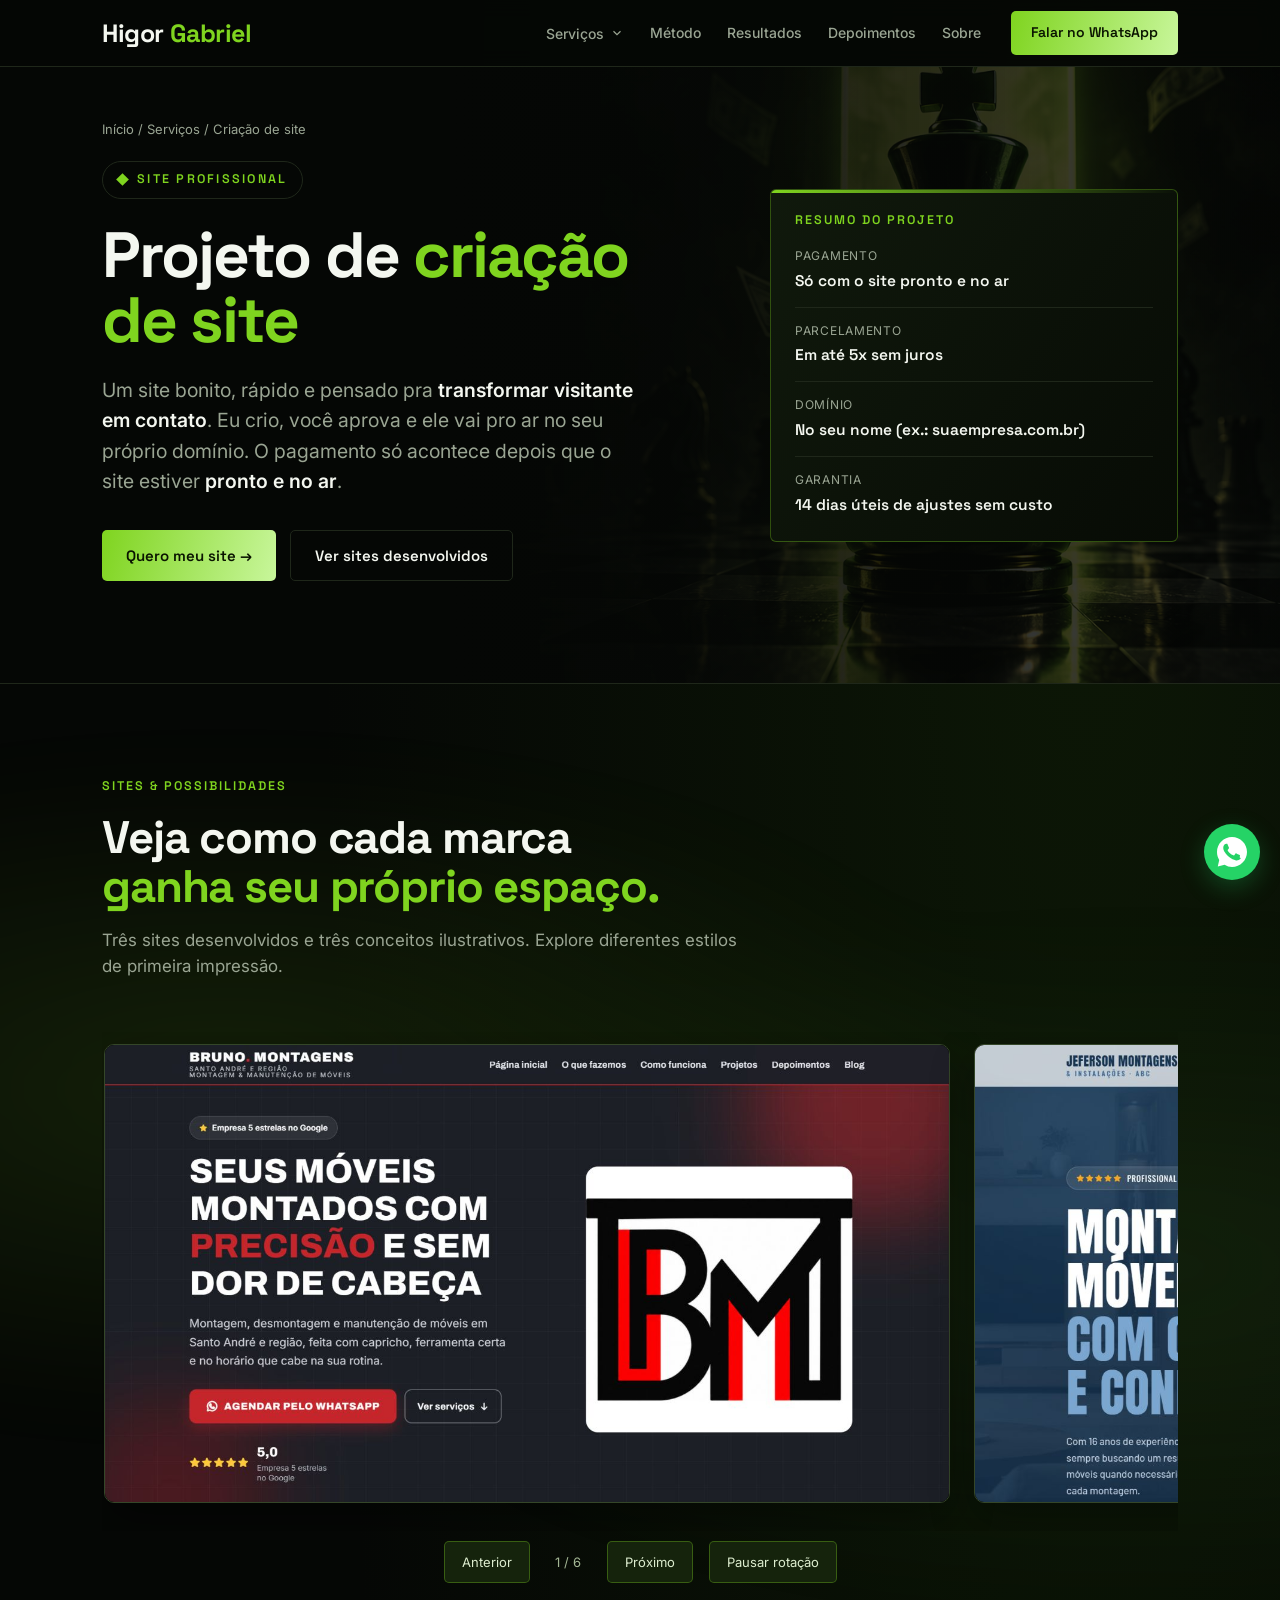
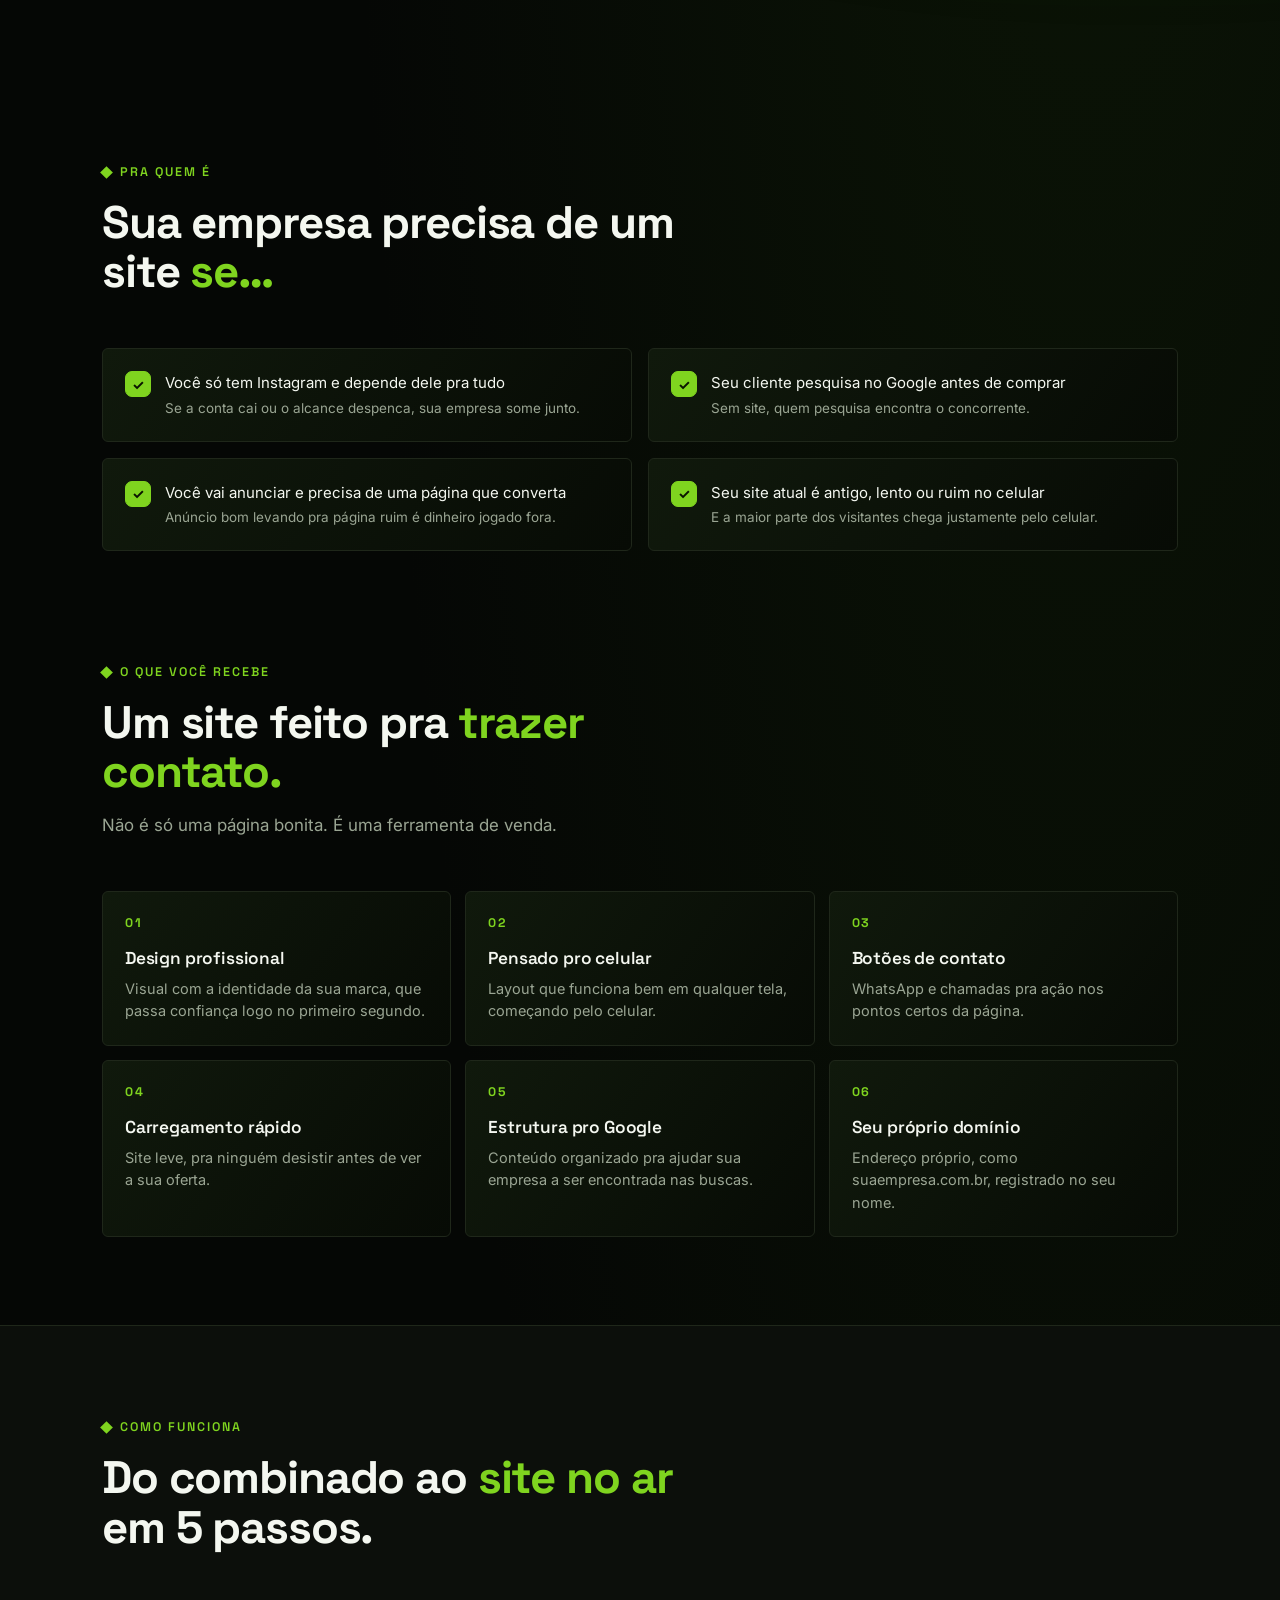
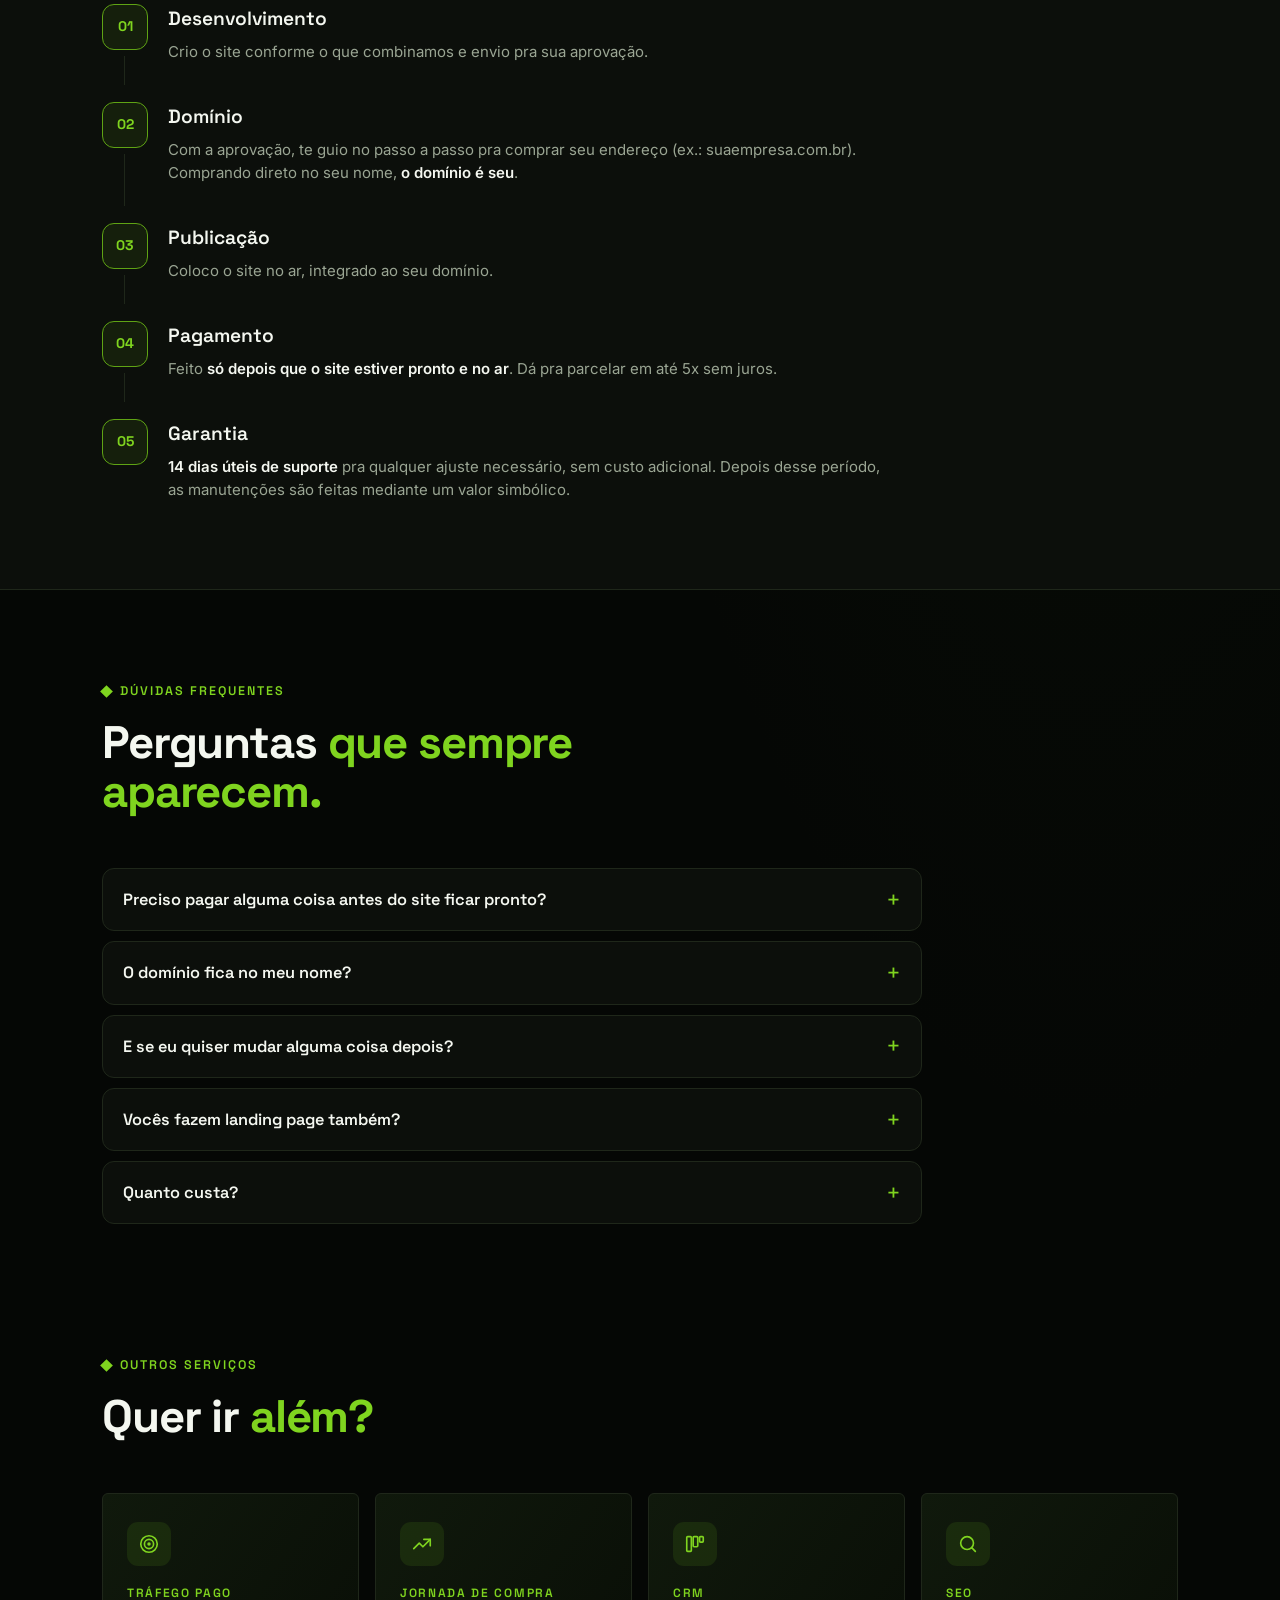
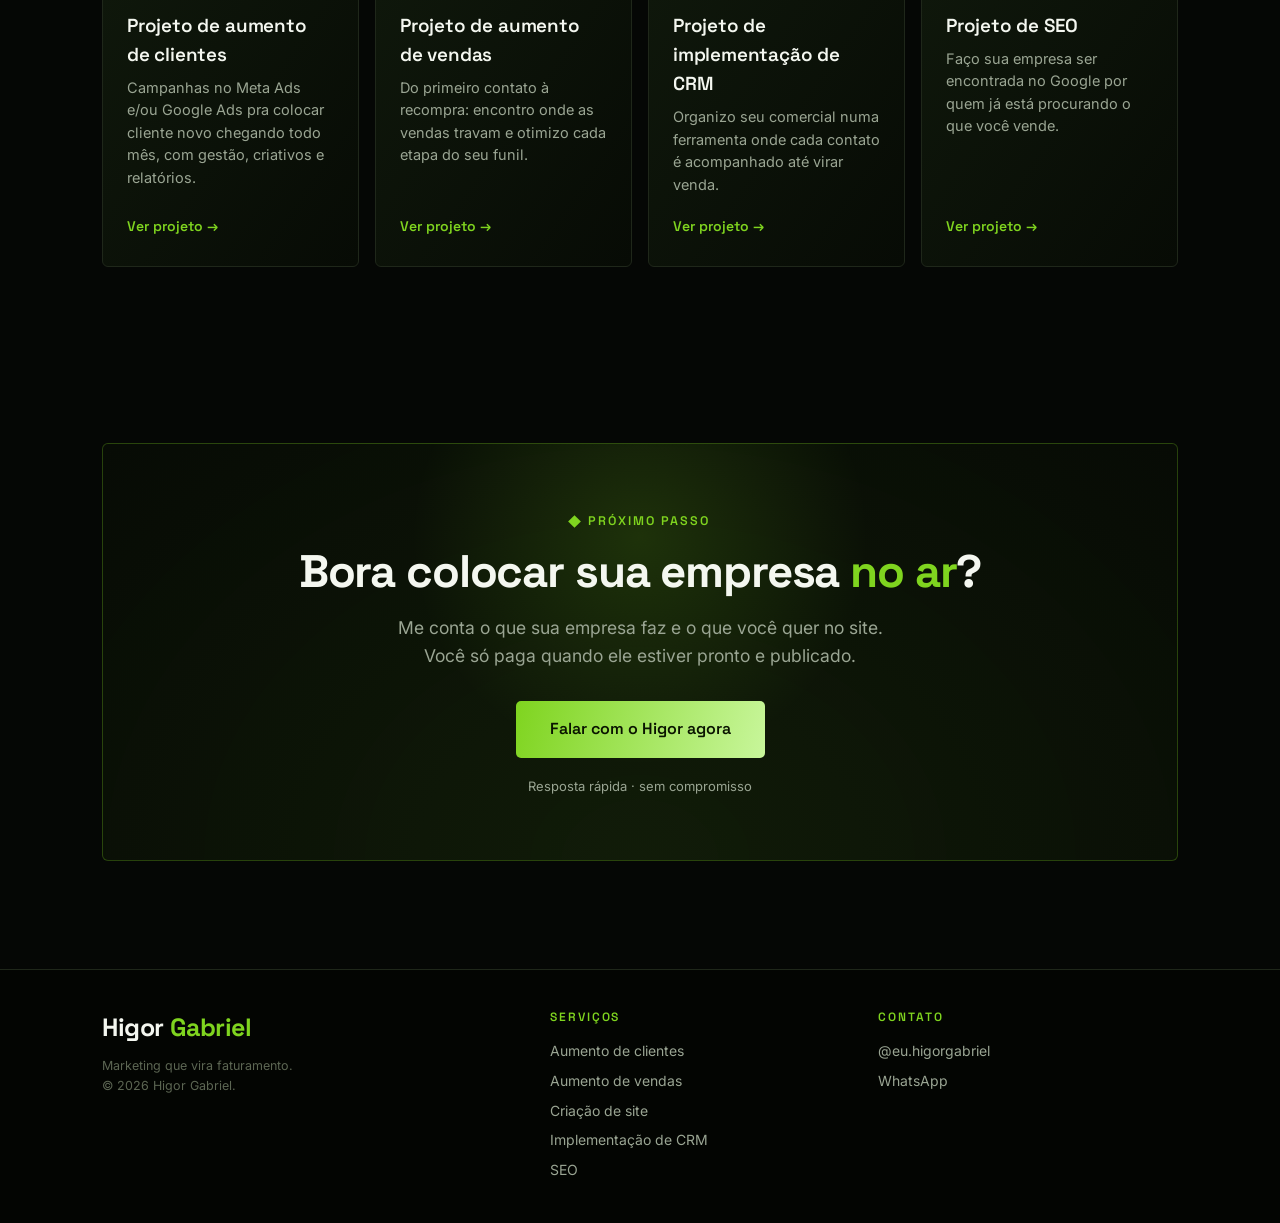
==== criacao-de-site.html @ dffbbfbb "Adiciona animações de rolagem, galeria rotativa e botões dos serviços" ====
<!DOCTYPE html>
<html lang="pt-BR">
<head>
<meta charset="UTF-8">
<meta name="viewport" content="width=device-width, initial-scale=1.0">
<title>Projeto de criação de site | Higor Gabriel</title>
<meta name="description" content="Site profissional, rápido e feito pra converter. Você aprova, ele vai pro ar no seu domínio e o pagamento só acontece com o site pronto. 14 dias úteis de garantia.">
<link rel="preconnect" href="https://fonts.googleapis.com">
<link rel="preconnect" href="https://fonts.gstatic.com" crossorigin>
<link href="https://fonts.googleapis.com/css2?family=Space+Grotesk:wght@400;500;600;700&family=Inter:wght@400;500;600;700&display=swap" rel="stylesheet">
<link rel="stylesheet" href="assets/original.css"><link rel="stylesheet" href="assets/project.css">
<script src="assets/site.js" defer></script>
</head>
<body>

<nav>
  <div class="wrap nav-in">
    <a class="logo" href="index.html">Higor <b>Gabriel</b></a>
    <button class="burger" type="button" aria-label="Abrir menu" aria-expanded="false" aria-controls="menu"><span></span><span></span><span></span></button>
    <div class="menu" id="menu">
      <div class="dd">
        <button class="dd-btn" type="button" aria-expanded="false">Serviços <svg viewBox="0 0 24 24" aria-hidden="true"><path d="M6 9l6 6 6-6"/></svg></button>
        <div class="dd-panel">
          <a href="trafego-pago.html"><span class="ic"><svg viewBox="0 0 24 24" aria-hidden="true"><circle cx="12" cy="12" r="9"/><circle cx="12" cy="12" r="5"/><circle cx="12" cy="12" r="1"/></svg></span><span><b>Aumento de clientes</b><small>Tráfego pago no Meta e Google Ads</small></span></a>
          <a href="jornada-de-compra.html"><span class="ic"><svg viewBox="0 0 24 24" aria-hidden="true"><polyline points="3 17 9 11 13 15 21 7"/><polyline points="14 7 21 7 21 14"/></svg></span><span><b>Aumento de vendas</b><small>Gestão da jornada de compra</small></span></a>
          <a href="criacao-de-site.html" aria-current="page"><span class="ic"><svg viewBox="0 0 24 24" aria-hidden="true"><rect x="3" y="4" width="18" height="12" rx="2"/><path d="M8 20h8M12 16v4"/></svg></span><span><b>Criação de site</b><small>Site profissional feito pra converter</small></span></a>
          <a href="crm.html"><span class="ic"><svg viewBox="0 0 24 24" aria-hidden="true"><rect x="3" y="4" width="5" height="16" rx="1"/><rect x="10" y="4" width="5" height="11" rx="1"/><rect x="17" y="4" width="4" height="6" rx="1"/></svg></span><span><b>Implementação de CRM</b><small>Comercial organizado, nenhum lead esquecido</small></span></a>
          <a href="seo.html"><span class="ic"><svg viewBox="0 0 24 24" aria-hidden="true"><circle cx="11" cy="11" r="7"/><path d="M20 20l-4-4"/></svg></span><span><b>SEO</b><small>Apareça no Google sem pagar por clique</small></span></a>
        </div>
      </div>
      <a href="index.html#metodo">Método</a>
      <a href="index.html#resultados">Resultados</a>
      <a href="index.html#depoimentos">Depoimentos</a>
      <a href="index.html#sobre">Sobre</a>
      <a class="btn btn-green menu-cta" href="https://wa.me/5519998311721?text=Oi%20Higor%2C%20quero%20saber%20como%20vender%20mais%20com%20marketing." target="_blank" rel="noopener">Falar no WhatsApp</a>
    </div>
  </div>
</nav>

<main>
<header class="pg-hero">
  <div class="wrap pg-hero-grid">
    <div>
      <div class="crumb"><a href="index.html">Início</a> / <a href="index.html#projetos">Serviços</a> / Criação de site</div>
      <span class="eyebrow"><span class="dmd"></span> Site profissional</span>
      <h1>Projeto de <span class="g">criação de site</span></h1>
      <p class="sub">Um site bonito, rápido e pensado pra <b>transformar visitante em contato</b>. Eu crio, você aprova e ele vai pro ar no seu próprio domínio. O pagamento só acontece depois que o site estiver <b>pronto e no ar</b>.</p>
      <div class="hero-cta">
        <a class="btn btn-green" href="https://wa.me/5519998311721?text=Oi%20Higor%2C%20quero%20criar%20um%20site%20para%20a%20minha%20empresa." target="_blank" rel="noopener">Quero meu site &rarr;</a>
        <a class="btn btn-ghost" href="#sites-criados">Ver sites desenvolvidos</a>
      </div>
    </div>
    <aside class="summary reveal">
      <h2>Resumo do projeto</h2>
      <dl>
        <div><dt>Pagamento</dt><dd>Só com o site pronto e no ar</dd></div>
        <div><dt>Parcelamento</dt><dd>Em até 5x sem juros</dd></div>
        <div><dt>Domínio</dt><dd>No seu nome (ex.: suaempresa.com.br)</dd></div>
        <div><dt>Garantia</dt><dd>14 dias úteis de ajustes sem custo</dd></div>
      </dl>
    </aside>
  </div>
</header>
<section class="blk portfolio-section" id="sites-criados"><div class="wrap"><div class="sec-head"><span class="sec-tag">Sites & possibilidades</span><h2>Veja como cada marca<br><span class="g">ganha seu próprio espaço.</span></h2><p>Três sites desenvolvidos e três conceitos ilustrativos. Explore diferentes estilos de primeira impressão.</p></div><div class="portfolio-grid"><figure class="portfolio-card"><button class="portfolio-preview" type="button" data-preview="img/portfolio-bruno.png" data-name="Prévia do site" aria-label="Ampliar prévia do site"><img src="img/portfolio-bruno.png" alt="Parte inicial do site Bruno Montagens" loading="lazy"></button></figure><figure class="portfolio-card"><button class="portfolio-preview" type="button" data-preview="img/portfolio-jeferson.png" data-name="Prévia do site" aria-label="Ampliar prévia do site"><img src="img/portfolio-jeferson.png" alt="Parte inicial do site Jeferson Montagens &amp; Instalações" loading="lazy"></button></figure><figure class="portfolio-card"><button class="portfolio-preview" type="button" data-preview="img/portfolio-mape.png" data-name="Prévia do site" aria-label="Ampliar prévia do site"><img src="img/portfolio-mape.png" alt="Parte inicial do site Mape Mix" loading="lazy"></button></figure><figure class="portfolio-card"><button class="portfolio-preview" type="button" data-preview="img/concept-aurora.svg" data-name="Conceito ilustrativo" aria-label="Ampliar conceito ilustrativo aurora"><img src="img/concept-aurora.svg" alt="Primeira seção de conceito ilustrativo aurora" loading="lazy"></button></figure><figure class="portfolio-card"><button class="portfolio-preview" type="button" data-preview="img/concept-orbit.svg" data-name="Conceito ilustrativo" aria-label="Ampliar conceito ilustrativo orbit"><img src="img/concept-orbit.svg" alt="Primeira seção de conceito ilustrativo orbit" loading="lazy"></button></figure><figure class="portfolio-card"><button class="portfolio-preview" type="button" data-preview="img/concept-essenza.svg" data-name="Conceito ilustrativo" aria-label="Ampliar conceito ilustrativo essenza"><img src="img/concept-essenza.svg" alt="Primeira seção de conceito ilustrativo essenza" loading="lazy"></button></figure></div><div class="gallery-controls"><button type="button" data-gallery="prev" aria-label="Exemplo anterior">Anterior</button><span class="gallery-position" aria-live="polite">1 / 6</span><button type="button" data-gallery="next" aria-label="Próximo exemplo">Próximo</button><button type="button" data-gallery="pause" aria-pressed="false">Pausar rotação</button></div></div></section>

<section class="blk">
  <div class="wrap">
    <div class="sec-head reveal">
      <span class="sec-tag"><span class="dmd"></span> Pra quem é</span>
      <h2>Sua empresa precisa de um site <span class="g">se…</span></h2>
    </div>
    <div class="prob-grid">
      <div class="prob reveal"><div class="x ok">&#10003;</div><p>Você só tem Instagram e depende dele pra tudo<span>Se a conta cai ou o alcance despenca, sua empresa some junto.</span></p></div>
      <div class="prob reveal"><div class="x ok">&#10003;</div><p>Seu cliente pesquisa no Google antes de comprar<span>Sem site, quem pesquisa encontra o concorrente.</span></p></div>
      <div class="prob reveal"><div class="x ok">&#10003;</div><p>Você vai anunciar e precisa de uma página que converta<span>Anúncio bom levando pra página ruim é dinheiro jogado fora.</span></p></div>
      <div class="prob reveal"><div class="x ok">&#10003;</div><p>Seu site atual é antigo, lento ou ruim no celular<span>E a maior parte dos visitantes chega justamente pelo celular.</span></p></div>
    </div>
  </div>
</section>

<section class="blk" style="padding-top:20px">
  <div class="wrap">
    <div class="sec-head reveal">
      <span class="sec-tag"><span class="dmd"></span> O que você recebe</span>
      <h2>Um site feito pra <span class="g">trazer contato.</span></h2>
      <p>Não é só uma página bonita. É uma ferramenta de venda.</p>
    </div>
    <div class="inc-grid">
      <div class="inc reveal"><div class="n">01</div><h3>Design profissional</h3><p>Visual com a identidade da sua marca, que passa confiança logo no primeiro segundo.</p></div>
      <div class="inc reveal"><div class="n">02</div><h3>Pensado pro celular</h3><p>Layout que funciona bem em qualquer tela, começando pelo celular.</p></div>
      <div class="inc reveal"><div class="n">03</div><h3>Botões de contato</h3><p>WhatsApp e chamadas pra ação nos pontos certos da página.</p></div>
      <div class="inc reveal"><div class="n">04</div><h3>Carregamento rápido</h3><p>Site leve, pra ninguém desistir antes de ver a sua oferta.</p></div>
      <div class="inc reveal"><div class="n">05</div><h3>Estrutura pro Google</h3><p>Conteúdo organizado pra ajudar sua empresa a ser encontrada nas buscas.</p></div>
      <div class="inc reveal"><div class="n">06</div><h3>Seu próprio domínio</h3><p>Endereço próprio, como suaempresa.com.br, registrado no seu nome.</p></div>
    </div>
  </div>
</section>

<section class="blk alt" id="como-funciona">
  <div class="wrap">
    <div class="sec-head reveal">
      <span class="sec-tag"><span class="dmd"></span> Como funciona</span>
      <h2>Do combinado ao <span class="g">site no ar</span> em 5 passos.</h2>
    </div>
    <ol class="flow">
      <li class="reveal"><h3>Desenvolvimento</h3><p>Crio o site conforme o que combinamos e envio pra sua aprovação.</p></li>
      <li class="reveal"><h3>Domínio</h3><p>Com a aprovação, te guio no passo a passo pra comprar seu endereço (ex.: suaempresa.com.br). Comprando direto no seu nome, <b>o domínio é seu</b>.</p></li>
      <li class="reveal"><h3>Publicação</h3><p>Coloco o site no ar, integrado ao seu domínio.</p></li>
      <li class="reveal"><h3>Pagamento</h3><p>Feito <b>só depois que o site estiver pronto e no ar</b>. Dá pra parcelar em até 5x sem juros.</p></li>
      <li class="reveal"><h3>Garantia</h3><p><b>14 dias úteis de suporte</b> pra qualquer ajuste necessário, sem custo adicional. Depois desse período, as manutenções são feitas mediante um valor simbólico.</p></li>
    </ol>
  </div>
</section>

<section class="blk">
  <div class="wrap">
    <div class="sec-head reveal">
      <span class="sec-tag"><span class="dmd"></span> Dúvidas frequentes</span>
      <h2>Perguntas <span class="g">que sempre aparecem.</span></h2>
    </div>
    <div class="faq">
      <details class="reveal"><summary>Preciso pagar alguma coisa antes do site ficar pronto?</summary><p>Pelo site, não: o pagamento só acontece depois que ele estiver pronto e no ar. O domínio e a hospedagem são contratados à parte, e eu te acompanho em cada passo.</p></details>
      <details class="reveal"><summary>O domínio fica no meu nome?</summary><p>Sim. Você compra o domínio direto no seu nome, então o endereço do site é seu.</p></details>
      <details class="reveal"><summary>E se eu quiser mudar alguma coisa depois?</summary><p>Nos 14 dias úteis de garantia, qualquer ajuste necessário é feito sem custo. Depois disso, as manutenções são feitas mediante um valor simbólico.</p></details>
      <details class="reveal"><summary>Vocês fazem landing page também?</summary><p>Sim. Se você precisa de uma página focada em uma oferta ou em uma campanha de anúncios, me conta o objetivo que eu te indico o melhor formato.</p></details>
      <details class="reveal"><summary>Quanto custa?</summary><p>Me chama no WhatsApp que eu te passo o valor e as condições de parcelamento.</p></details>
    </div>
  </div>
</section>

<section class="blk" style="padding-top:40px">
  <div class="wrap">
    <div class="sec-head reveal">
      <span class="sec-tag"><span class="dmd"></span> Outros serviços</span>
      <h2>Quer ir <span class="g">além?</span></h2>
    </div>
    <div class="svc-grid x4">
      <a class="svc svc-link reveal" href="trafego-pago.html">
        <div class="ic"><svg viewBox="0 0 24 24" aria-hidden="true"><circle cx="12" cy="12" r="9"/><circle cx="12" cy="12" r="5"/><circle cx="12" cy="12" r="1"/></svg></div>
        <span class="kicker">Tráfego pago</span>
        <h3>Projeto de aumento de clientes</h3>
        <p>Campanhas no Meta Ads e/ou Google Ads pra colocar cliente novo chegando todo mês, com gestão, criativos e relatórios.</p>
        <span class="more">Ver projeto &rarr;</span>
      </a>
      <a class="svc svc-link reveal" href="jornada-de-compra.html">
        <div class="ic"><svg viewBox="0 0 24 24" aria-hidden="true"><polyline points="3 17 9 11 13 15 21 7"/><polyline points="14 7 21 7 21 14"/></svg></div>
        <span class="kicker">Jornada de compra</span>
        <h3>Projeto de aumento de vendas</h3>
        <p>Do primeiro contato à recompra: encontro onde as vendas travam e otimizo cada etapa do seu funil.</p>
        <span class="more">Ver projeto &rarr;</span>
      </a>
      <a class="svc svc-link reveal" href="crm.html">
        <div class="ic"><svg viewBox="0 0 24 24" aria-hidden="true"><rect x="3" y="4" width="5" height="16" rx="1"/><rect x="10" y="4" width="5" height="11" rx="1"/><rect x="17" y="4" width="4" height="6" rx="1"/></svg></div>
        <span class="kicker">CRM</span>
        <h3>Projeto de implementação de CRM</h3>
        <p>Organizo seu comercial numa ferramenta onde cada contato é acompanhado até virar venda.</p>
        <span class="more">Ver projeto &rarr;</span>
      </a>
      <a class="svc svc-link reveal" href="seo.html">
        <div class="ic"><svg viewBox="0 0 24 24" aria-hidden="true"><circle cx="11" cy="11" r="7"/><path d="M20 20l-4-4"/></svg></div>
        <span class="kicker">SEO</span>
        <h3>Projeto de SEO</h3>
        <p>Faço sua empresa ser encontrada no Google por quem já está procurando o que você vende.</p>
        <span class="more">Ver projeto &rarr;</span>
      </a>
    </div>
  </div>
</section>

<section class="blk final" id="contato">
  <div class="wrap">
    <div class="final-card reveal">
      <span class="sec-tag" style="justify-content:center"><span class="dmd"></span> Próximo passo</span>
      <h2>Bora colocar sua empresa <span class="g">no ar</span>?</h2>
      <p>Me conta o que sua empresa faz e o que você quer no site. Você só paga quando ele estiver pronto e publicado.</p>
      <a class="btn btn-green" href="https://wa.me/5519998311721?text=Oi%20Higor%2C%20quero%20criar%20um%20site%20para%20a%20minha%20empresa." target="_blank" rel="noopener">Falar com o Higor agora</a>
      <small>Resposta rápida · sem compromisso</small>
    </div>
  </div>
</section>
</main>

<footer>
  <div class="wrap foot-grid">
    <div>
      <a class="logo" href="index.html">Higor <b>Gabriel</b></a>
      <div class="foot-copy">Marketing que vira faturamento.<br>© 2026 Higor Gabriel.</div>
    </div>
    <div class="foot-col">
      <h5>Serviços</h5>
      <a href="trafego-pago.html">Aumento de clientes</a>
      <a href="jornada-de-compra.html">Aumento de vendas</a>
      <a href="criacao-de-site.html">Criação de site</a>
      <a href="crm.html">Implementação de CRM</a>
      <a href="seo.html">SEO</a>
    </div>
    <div class="foot-col">
      <h5>Contato</h5>
      <a href="https://instagram.com/eu.higorgabriel" target="_blank" rel="noopener">@eu.higorgabriel</a>
      <a href="https://wa.me/5519998311721" target="_blank" rel="noopener">WhatsApp</a>
    </div>
  </div>
</footer>

<a class="wa" href="https://wa.me/5519998311721?text=Oi%20Higor%2C%20quero%20vender%20mais%20com%20marketing." target="_blank" rel="noopener" aria-label="WhatsApp">
  <svg viewBox="0 0 32 32"><path d="M16.003 0h-.006C7.164 0 0 7.164 0 16c0 3.084.87 5.97 2.383 8.43L.826 31.5l7.24-1.897A15.9 15.9 0 0 0 16.003 32C24.84 32 32 24.836 32 16S24.84 0 16.003 0zm9.36 22.593c-.388 1.095-1.927 2.003-3.155 2.269-.84.18-1.936.323-5.632-1.21-4.727-1.958-7.77-6.762-8.007-7.074-.227-.312-1.91-2.543-1.91-4.85 0-2.31 1.174-3.443 1.647-3.926.388-.397.98-.577 1.548-.577.184 0 .35.01.5.017.442.02.664.045.956.744.363.877 1.25 3.037 1.356 3.257.108.22.216.518.067.83-.14.31-.263.448-.483.7-.22.25-.43.442-.65.71-.2.234-.427.487-.173.926.254.43 1.13 1.86 2.425 3.014 1.672 1.49 3.06 1.953 3.548 2.156.363.15.79.114 1.056-.173.335-.363.744-.964 1.16-1.556.294-.42.665-.472 1.056-.323.4.14 2.522 1.19 2.955 1.406.432.216.716.32.822.5.106.18.106 1.03-.283 2.126z"/></svg>
</a>

<dialog class="portfolio-dialog" aria-labelledby="preview-title"><div class="preview-toolbar"><h2 id="preview-title">Site desenvolvido</h2><button type="button" class="preview-close" aria-label="Fechar apresentação">×</button></div><div class="preview-scroll"><img alt=""></div></dialog><script src="assets/portfolio.js" defer></script></body>
</html>
---- assets/original.css ----
:root{
  --green:#7FD41F;
  --green-dim:#5fa314;
  --black:#050705;
  --panel:#0c0f0b;
  --panel-2:#11150f;
  --line:#1f271a;
  --white:#f4f7f0;
  --muted:#9aa593;
  --radius:14px;
  --maxw:1120px;
  --disp:'Space Grotesk',system-ui,sans-serif;
  --body:'Inter',system-ui,sans-serif;
}
*{margin:0;padding:0;box-sizing:border-box}
html{scroll-behavior:smooth}
body{
  background:var(--black);
  color:var(--white);
  font-family:var(--body);
  line-height:1.55;
  overflow-x:hidden;
  -webkit-font-smoothing:antialiased;
  background-image:
    radial-gradient(900px 600px at 78% -5%, rgba(127,212,31,.14), transparent 60%),
    radial-gradient(700px 500px at -10% 40%, rgba(127,212,31,.05), transparent 55%),
    url("data:image/svg+xml,%3Csvg xmlns='http://www.w3.org/2000/svg' width='120' height='120'%3E%3Cfilter id='n'%3E%3CfeTurbulence type='fractalNoise' baseFrequency='.9' numOctaves='2'/%3E%3C/filter%3E%3Crect width='100%25' height='100%25' filter='url(%23n)' opacity='.035'/%3E%3C/svg%3E");
}
a{color:inherit;text-decoration:none}
.wrap{max-width:var(--maxw);margin:0 auto;padding:0 22px}

/* diamond motif */
.dmd{display:inline-block;width:9px;height:9px;background:var(--green);transform:rotate(45deg);vertical-align:middle}

/* ---------- NAV ---------- */
nav{position:sticky;top:0;z-index:50;backdrop-filter:blur(10px);
  background:linear-gradient(to bottom,rgba(5,7,5,.92),rgba(5,7,5,.55));border-bottom:1px solid var(--line)}
.nav-in{display:flex;align-items:center;justify-content:space-between;height:66px}
.logo{display:flex;align-items:center;gap:10px;font-family:var(--disp);font-weight:700;font-size:19px;letter-spacing:-.02em}
.logo .dmd{width:12px;height:12px}
.logo b{color:var(--green)}
.btn{display:inline-flex;align-items:center;gap:9px;font-family:var(--disp);font-weight:600;
  border-radius:999px;padding:13px 24px;font-size:15px;cursor:pointer;border:none;transition:.18s;white-space:nowrap}
.btn-green{background:var(--green);color:#0a1400;box-shadow:0 0 0 0 rgba(127,212,31,.5)}
.btn-green:hover{background:#93e82f;transform:translateY(-2px);box-shadow:0 12px 30px -8px rgba(127,212,31,.55)}
.btn-ghost{background:transparent;color:var(--white);border:1px solid var(--line)}
.btn-ghost:hover{border-color:var(--green);color:var(--green)}

/* ---------- HERO ---------- */
.hero{padding:64px 0 30px;position:relative}
.hero-grid{display:grid;grid-template-columns:1fr;gap:38px;align-items:center}
@media(min-width:900px){.hero-grid{grid-template-columns:1.05fr .95fr;gap:20px}}
.eyebrow{display:inline-flex;align-items:center;gap:10px;font-family:var(--disp);font-weight:600;
  font-size:12.5px;letter-spacing:.18em;text-transform:uppercase;color:var(--green);
  border:1px solid var(--line);border-radius:999px;padding:8px 15px;margin-bottom:24px}
h1{font-family:var(--disp);font-weight:700;font-size:clamp(2.3rem,6.2vw,4.05rem);
  line-height:1.02;letter-spacing:-.03em;margin-bottom:22px}
h1 .g{color:var(--green)}
.sub{font-size:clamp(1.02rem,2.3vw,1.22rem);color:var(--muted);max-width:540px;margin-bottom:34px}
.sub b{color:var(--white);font-weight:600}
.hero-cta{display:flex;flex-wrap:wrap;gap:14px;margin-bottom:30px}
.hero-trust{display:flex;align-items:center;gap:14px;font-size:13.5px;color:var(--muted)}
.hero-trust b{color:var(--green);font-family:var(--disp)}

.hero-media{position:relative;justify-self:center}
.hero-media img{width:100%;max-width:400px;border-radius:20px;display:block;
  border:1px solid var(--line);box-shadow:0 40px 90px -30px rgba(0,0,0,.9)}
.hero-media::before{content:"";position:absolute;inset:-1px;border-radius:22px;
  background:linear-gradient(160deg,rgba(127,212,31,.5),transparent 45%);z-index:-1;filter:blur(2px)}
.badge-float{position:absolute;left:-6px;bottom:26px;background:var(--panel);border:1px solid var(--line);
  border-left:3px solid var(--green);border-radius:12px;padding:14px 18px;box-shadow:0 20px 40px -14px rgba(0,0,0,.8)}
.badge-float .num{font-family:var(--disp);font-weight:700;font-size:1.5rem;color:var(--green);line-height:1}
.badge-float .lbl{font-size:11.5px;color:var(--muted);letter-spacing:.04em;margin-top:4px}

/* ---------- STAT BAR ---------- */
.stats{border-top:1px solid var(--line);border-bottom:1px solid var(--line);
  background:var(--panel);margin-top:26px}
.stats-in{display:grid;grid-template-columns:1fr;gap:0}
@media(min-width:760px){.stats-in{grid-template-columns:repeat(3,1fr)}}
.stat{padding:30px 22px;text-align:center;border-bottom:1px solid var(--line)}
@media(min-width:760px){.stat{border-bottom:none;border-right:1px solid var(--line)}.stat:last-child{border-right:none}}
.stat .n{font-family:var(--disp);font-weight:700;font-size:2rem;color:var(--white);letter-spacing:-.02em}
.stat .n span{color:var(--green)}
.stat .t{font-size:14px;color:var(--muted);margin-top:6px}

/* ---------- SECTION shell ---------- */
section.blk{padding:88px 0}
.sec-head{max-width:640px;margin-bottom:52px}
.sec-tag{display:inline-flex;align-items:center;gap:9px;font-family:var(--disp);font-weight:600;
  font-size:12.5px;letter-spacing:.16em;text-transform:uppercase;color:var(--green);margin-bottom:16px}
h2{font-family:var(--disp);font-weight:700;font-size:clamp(1.9rem,4.4vw,2.85rem);
  line-height:1.08;letter-spacing:-.025em}
h2 .g{color:var(--green)}
.sec-head p{color:var(--muted);font-size:1.06rem;margin-top:16px}

/* ---------- PROBLEM ---------- */
.prob-grid{display:grid;grid-template-columns:1fr;gap:16px}
@media(min-width:720px){.prob-grid{grid-template-columns:1fr 1fr}}
.prob{display:flex;gap:14px;align-items:flex-start;background:var(--panel);
  border:1px solid var(--line);border-radius:var(--radius);padding:22px 22px}
.prob .x{flex:none;width:26px;height:26px;border-radius:7px;background:rgba(127,212,31,.08);
  border:1px solid var(--line);color:var(--green);display:grid;place-items:center;font-weight:700;font-size:15px}
.prob p{font-size:15px;color:var(--white)}
.prob p span{color:var(--muted);display:block;margin-top:3px;font-size:13.5px}

/* ---------- SERVICES ---------- */
.svc-grid{display:grid;grid-template-columns:1fr;gap:16px}
@media(min-width:640px){.svc-grid{grid-template-columns:1fr 1fr}}
@media(min-width:980px){.svc-grid{grid-template-columns:repeat(3,1fr)}}
.svc{background:linear-gradient(180deg,var(--panel-2),var(--panel));border:1px solid var(--line);
  border-radius:var(--radius);padding:28px 24px;transition:.2s;position:relative;overflow:hidden}
.svc:hover{border-color:var(--green-dim);transform:translateY(-4px)}
.svc .ic{width:44px;height:44px;border-radius:11px;background:rgba(127,212,31,.1);
  display:grid;place-items:center;margin-bottom:18px}
.svc .ic svg{width:22px;height:22px;stroke:var(--green);fill:none;stroke-width:1.8}
.svc h3{font-family:var(--disp);font-weight:600;font-size:1.18rem;margin-bottom:8px;letter-spacing:-.01em}
.svc p{font-size:14.5px;color:var(--muted)}

/* ---------- METHOD ---------- */
.method{background:var(--panel);border-top:1px solid var(--line);border-bottom:1px solid var(--line)}
.steps{display:grid;grid-template-columns:1fr;gap:0;counter-reset:s}
@media(min-width:820px){.steps{grid-template-columns:repeat(4,1fr)}}
.step{padding:32px 26px;border-bottom:1px solid var(--line)}
@media(min-width:820px){.step{border-bottom:none;border-right:1px solid var(--line)}.step:last-child{border-right:none}}
.step .k{font-family:var(--disp);font-weight:700;font-size:13px;color:var(--green);letter-spacing:.1em;margin-bottom:16px}
.step h4{font-family:var(--disp);font-weight:600;font-size:1.25rem;margin-bottom:10px}
.step p{font-size:14px;color:var(--muted)}

/* ---------- ABOUT ---------- */
.about-grid{display:grid;grid-template-columns:1fr;gap:40px;align-items:center}
@media(min-width:860px){.about-grid{grid-template-columns:.85fr 1.15fr;gap:52px}}
.about-media img{width:100%;max-width:380px;border-radius:18px;border:1px solid var(--line);
  box-shadow:0 30px 70px -28px rgba(0,0,0,.85);display:block}
.about-media{justify-self:center;position:relative}
.about-media .tag{position:absolute;bottom:18px;left:18px;background:rgba(5,7,5,.85);
  backdrop-filter:blur(6px);border:1px solid var(--line);border-radius:10px;padding:9px 14px;
  font-family:var(--disp);font-weight:600;font-size:13px}
.about-media .tag b{color:var(--green)}
.about-body h2{margin-bottom:20px}
.about-body p{color:var(--muted);font-size:1.04rem;margin-bottom:16px}
.about-body p b{color:var(--white);font-weight:600}
.about-list{list-style:none;margin:24px 0 30px;display:grid;gap:12px}
.about-list li{display:flex;gap:12px;align-items:center;font-size:15px}
.about-list .dmd{flex:none}

/* ---------- FINAL CTA ---------- */
.final{text-align:center;position:relative}
.final-card{background:linear-gradient(160deg,var(--panel-2),var(--panel));
  border:1px solid var(--line);border-radius:24px;padding:64px 30px;position:relative;overflow:hidden}
.final-card::before{content:"";position:absolute;top:-40%;left:50%;transform:translateX(-50%);
  width:520px;height:520px;background:radial-gradient(circle,rgba(127,212,31,.16),transparent 62%)}
.final-card>*{position:relative}
.final h2{margin-bottom:18px}
.final p{color:var(--muted);font-size:1.1rem;max-width:520px;margin:0 auto 32px}
.final .btn{font-size:16px;padding:16px 34px}
.final small{display:block;margin-top:18px;color:var(--muted);font-size:13px}

/* ---------- FOOTER ---------- */
footer{border-top:1px solid var(--line);padding:38px 0;margin-top:20px}
.foot-in{display:flex;flex-direction:column;gap:16px;align-items:center;text-align:center}
@media(min-width:680px){.foot-in{flex-direction:row;justify-content:space-between;text-align:left}}
.foot-in .logo{font-size:17px}
.foot-links{display:flex;gap:22px;font-size:14px;color:var(--muted)}
.foot-links a:hover{color:var(--green)}
.foot-copy{font-size:12.5px;color:#5c6653;margin-top:4px}

/* ---------- RESULTS ---------- */
.proof{background:var(--panel);border:1px solid var(--line);border-radius:var(--radius);padding:14px;margin:0;display:flex;flex-direction:column;min-width:0}
.proof-img{display:grid;place-items:center;flex:1;width:100%;background:#fff;border:none;border-radius:10px;padding:14px;cursor:zoom-in;transition:.2s}
.proof-img:hover{box-shadow:0 0 0 2px var(--green)}
.proof-img img{display:block;max-width:100%;height:auto}
.proof figcaption{font-size:14px;color:var(--muted);padding:14px 6px 4px}
.proof figcaption b{color:var(--green);font-family:var(--disp);font-weight:600}
.proof-wide{margin-bottom:16px}
.proof-grid{display:grid;grid-template-columns:1fr;gap:16px}
@media(min-width:760px){.proof-grid{grid-template-columns:repeat(3,1fr)}}
.lb{position:fixed;inset:0;z-index:100;background:rgba(5,7,5,.94);display:grid;place-items:center;padding:20px;cursor:zoom-out}
.lb[hidden]{display:none}
.lb img{max-width:100%;max-height:88vh;border-radius:10px;background:#fff;padding:10px}
.lb-x{position:absolute;top:12px;right:18px;background:none;border:none;color:var(--white);font-size:38px;line-height:1;cursor:pointer}

/* ---------- TESTIMONIALS ---------- */
.dep-grid{display:grid;grid-template-columns:1fr;gap:16px}
@media(min-width:860px){.dep-grid{grid-template-columns:repeat(3,1fr)}}
.dep{background:linear-gradient(180deg,var(--panel-2),var(--panel));border:1px solid var(--line);
  border-radius:var(--radius);padding:28px 24px;margin:0;display:flex;flex-direction:column;gap:22px}
.dep blockquote{position:relative;flex:1;padding-top:30px;font-size:15.5px;line-height:1.65;color:var(--white)}
.dep blockquote::before{content:"\201C";position:absolute;top:-12px;left:-2px;font-family:var(--disp);font-size:64px;line-height:1;color:var(--green)}
.dep figcaption{display:flex;align-items:center;gap:12px;border-top:1px solid var(--line);padding-top:18px}
.dep .av{flex:none;width:42px;height:42px;border-radius:50%;background:rgba(127,212,31,.12);border:1px solid var(--green-dim);
  color:var(--green);display:grid;place-items:center;font-family:var(--disp);font-weight:700}
.dep figcaption b{display:block;font-family:var(--disp);font-weight:600;font-size:15px}
.dep figcaption div span{font-size:13px;color:var(--muted)}

/* whatsapp float */
.wa{position:fixed;right:20px;bottom:20px;z-index:60;width:56px;height:56px;border-radius:50%;
  background:var(--green);display:grid;place-items:center;box-shadow:0 14px 30px -8px rgba(127,212,31,.6);
  transition:.2s;animation:pulse 2.6s infinite}
.wa:hover{transform:scale(1.08)}
.wa svg{width:30px;height:30px;fill:#0a1400}
@keyframes pulse{0%{box-shadow:0 0 0 0 rgba(127,212,31,.45)}70%{box-shadow:0 0 0 16px rgba(127,212,31,0)}100%{box-shadow:0 0 0 0 rgba(127,212,31,0)}}

@media(prefers-reduced-motion:reduce){*{animation:none!important;transition:none!important}}
.reveal{opacity:0;transform:translateY(24px);transition:.7s cubic-bezier(.2,.7,.2,1)}
.reveal.in{opacity:1;transform:none}

/* ===== MULTI-PÁGINA ===== */
[id]{scroll-margin-top:80px}

/* ---------- MENU ---------- */
.nav-in{position:relative}
a.logo{color:inherit}
.burger{display:flex;flex-direction:column;justify-content:center;gap:5px;width:44px;height:44px;padding:0 11px;
  background:transparent;border:1px solid var(--line);border-radius:10px;cursor:pointer}
.burger span{display:block;height:2px;border-radius:2px;background:var(--white);transition:.2s}
.burger[aria-expanded="true"] span:nth-child(1){transform:translateY(7px) rotate(45deg)}
.burger[aria-expanded="true"] span:nth-child(2){opacity:0}
.burger[aria-expanded="true"] span:nth-child(3){transform:translateY(-7px) rotate(-45deg)}
.menu{display:none;position:absolute;top:66px;left:0;right:0;flex-direction:column;max-height:calc(100vh - 66px);overflow-y:auto;
  background:var(--black);border-bottom:1px solid var(--line);padding:6px 22px 24px}
.menu.open{display:flex}
.menu>a{padding:15px 0;border-bottom:1px solid var(--line);font-size:16px;font-weight:500;color:var(--white)}
.menu .menu-cta{margin-top:20px;padding:14px 24px;justify-content:center;border-bottom:none;color:#0a1400;font-weight:600}
.dd{border-bottom:1px solid var(--line);padding:16px 0 10px}
.dd-btn{display:flex;align-items:center;gap:6px;background:none;border:none;padding:0;pointer-events:none;
  font-family:var(--disp);font-weight:600;font-size:12px;letter-spacing:.16em;text-transform:uppercase;color:var(--green)}
.dd-btn svg{display:none;width:14px;height:14px;fill:none;stroke:currentColor;stroke-width:2;transition:.2s}
.dd-panel{display:grid;gap:2px;margin-top:8px}
.dd-panel a{display:flex;align-items:center;gap:12px;padding:9px 8px;margin:0 -8px;border-radius:10px;transition:.15s}
.dd-panel a:hover,.dd-panel a[aria-current="page"]{background:var(--panel-2)}
.dd-panel .ic{flex:none;width:36px;height:36px;border-radius:9px;background:rgba(127,212,31,.1);display:grid;place-items:center}
.dd-panel svg,.svc .ic svg{stroke-linecap:round;stroke-linejoin:round}
.dd-panel .ic svg{width:18px;height:18px;stroke:var(--green);fill:none;stroke-width:1.8}
.dd-panel b{display:block;font-family:var(--disp);font-weight:600;font-size:15px;color:var(--white)}
.dd-panel small{display:block;font-size:12.5px;line-height:1.35;color:var(--muted)}
body.menu-open{overflow:hidden}
@media(min-width:960px){
  .burger{display:none}
  .menu{display:flex;position:static;flex-direction:row;align-items:center;gap:26px;max-height:none;overflow:visible;
    background:none;border:none;padding:0}
  .menu>a{padding:0;border:none;font-size:14px;color:var(--muted)}
  .menu>a:hover{color:var(--white)}
  .menu .menu-cta{margin:0 0 0 4px;padding:11px 20px;font-size:14px;color:#0a1400}
  .dd{position:relative;border:none;padding:0}
  .dd-btn{pointer-events:auto;cursor:pointer;font-family:var(--body);font-weight:500;font-size:14px;letter-spacing:0;
    text-transform:none;color:var(--muted)}
  .dd-btn svg{display:block}
  .dd:hover .dd-btn,.dd.open .dd-btn{color:var(--white)}
  .dd:hover .dd-btn svg,.dd.open .dd-btn svg{transform:rotate(180deg)}
  .dd-panel{display:none;position:absolute;top:calc(100% + 20px);left:-20px;width:340px;margin:0;padding:8px;
    background:var(--panel);border:1px solid var(--line);border-radius:14px;box-shadow:0 24px 50px -20px rgba(0,0,0,.9)}
  .dd-panel::before{content:"";position:absolute;left:0;right:0;top:-22px;height:22px}
  .dd-panel a{margin:0}
  .dd:hover .dd-panel,.dd:focus-within .dd-panel,.dd.open .dd-panel{display:grid}
}

/* ---------- CARDS DE PROJETO ---------- */
.svc-link{display:flex;flex-direction:column}
.svc-link:focus-visible{outline:2px solid var(--green);outline-offset:3px}
.svc .kicker{font-family:var(--disp);font-weight:600;font-size:12px;letter-spacing:.14em;text-transform:uppercase;color:var(--green);margin-bottom:8px}
.svc .more{margin-top:auto;padding-top:20px;font-family:var(--disp);font-weight:600;font-size:14px;color:var(--green)}
.svc-cta{background:linear-gradient(160deg,rgba(127,212,31,.12),var(--panel));border-color:var(--green-dim)}
@media(min-width:980px){.svc-grid.x4{grid-template-columns:repeat(4,1fr)}}

/* ---------- RODAPÉ ---------- */
.foot-grid{display:grid;grid-template-columns:1fr;gap:28px}
@media(min-width:760px){.foot-grid{grid-template-columns:1.4fr 1fr 1fr}}
.foot-grid .foot-copy{margin-top:10px}
.foot-col h5{font-family:var(--disp);font-size:12px;font-weight:600;letter-spacing:.16em;text-transform:uppercase;color:var(--green);margin-bottom:10px}
.foot-col a{display:block;padding:4px 0;font-size:14px;color:var(--muted)}
.foot-col a:hover{color:var(--green)}

/* ---------- PÁGINAS DE PROJETO ---------- */
.crumb{font-size:13px;color:var(--muted);margin-bottom:22px}
.crumb a:hover{color:var(--green)}
.pg-hero{padding:52px 0 72px;border-bottom:1px solid var(--line)}
.pg-hero-grid{display:grid;grid-template-columns:1fr;gap:36px;align-items:center}
@media(min-width:900px){.pg-hero-grid{grid-template-columns:1.2fr .8fr;gap:56px}}
.pg-hero h1{font-size:clamp(2.1rem,5.4vw,3.6rem)}
.summary{position:relative;overflow:hidden;background:var(--panel);border:1px solid var(--line);border-radius:18px;padding:24px}
.summary::before{content:"";position:absolute;left:0;top:0;right:0;height:3px;background:linear-gradient(90deg,var(--green),transparent)}
.summary h2{font-family:var(--disp);font-size:12.5px;font-weight:600;letter-spacing:.16em;text-transform:uppercase;color:var(--green);margin-bottom:6px}
.summary dl>div{padding:14px 0;border-bottom:1px solid var(--line)}
.summary dl>div:last-child{border-bottom:none;padding-bottom:0}
.summary dt{font-size:12px;letter-spacing:.06em;text-transform:uppercase;color:var(--muted)}
.summary dd{margin-top:3px;font-family:var(--disp);font-weight:600;font-size:15.5px}

.prob .x.ok{background:var(--green);border-color:var(--green);color:#0a1400;font-size:14px}

.inc-grid{display:grid;grid-template-columns:1fr;gap:14px}
@media(min-width:640px){.inc-grid{grid-template-columns:1fr 1fr}}
@media(min-width:980px){.inc-grid{grid-template-columns:repeat(3,1fr)}.inc-grid.four{grid-template-columns:repeat(4,1fr)}}
.inc{background:var(--panel);border:1px solid var(--line);border-radius:var(--radius);padding:22px}
.inc .n{font-family:var(--disp);font-weight:700;font-size:12.5px;letter-spacing:.12em;color:var(--green);margin-bottom:12px}
.inc h3{font-family:var(--disp);font-weight:600;font-size:1.08rem;letter-spacing:-.01em;margin-bottom:6px}
.inc p{font-size:14.5px;color:var(--muted)}
.inc p b{color:var(--white);font-weight:600}

.alt{background:var(--panel);border-top:1px solid var(--line);border-bottom:1px solid var(--line)}
.flow{list-style:none;counter-reset:f;max-width:780px}
.flow li{counter-increment:f;position:relative;padding:0 0 30px 66px}
.flow li::before{content:counter(f,decimal-leading-zero);position:absolute;left:0;top:0;width:44px;height:44px;border-radius:12px;
  display:grid;place-items:center;background:rgba(127,212,31,.08);border:1px solid var(--green-dim);color:var(--green);
  font-family:var(--disp);font-weight:700;font-size:14px}
.flow li::after{content:"";position:absolute;left:22px;top:52px;bottom:8px;width:1px;background:var(--line)}
.flow li:last-child{padding-bottom:0}
.flow li:last-child::after{display:none}
.flow h3{margin:9px 0 6px;font-family:var(--disp);font-weight:600;font-size:1.2rem}
.flow p{font-size:15px;color:var(--muted)}
.flow p b{color:var(--white);font-weight:600}

.split{display:grid;grid-template-columns:1fr;gap:16px}
@media(min-width:760px){.split{grid-template-columns:1fr 1fr}}
.opt{background:linear-gradient(180deg,var(--panel-2),var(--panel));border:1px solid var(--line);border-radius:18px;padding:28px 24px}
.opt.hl{background:linear-gradient(160deg,rgba(127,212,31,.1),var(--panel));border-color:var(--green-dim)}
.opt .tag{display:inline-block;margin-bottom:10px;font-family:var(--disp);font-weight:600;font-size:12px;letter-spacing:.14em;text-transform:uppercase;color:var(--green)}
.opt h3{margin-bottom:10px;font-family:var(--disp);font-weight:600;font-size:1.35rem;letter-spacing:-.01em}
.opt>p{margin-bottom:18px;font-size:15px;color:var(--muted)}
.ticks{list-style:none;display:grid;gap:11px}
.ticks li{position:relative;padding-left:22px;font-size:15px}
.ticks li::before{content:"";position:absolute;left:1px;top:.5em;width:8px;height:8px;background:var(--green);transform:rotate(45deg)}
.ticks li span{color:var(--muted)}

.note{margin-top:20px;padding:18px 20px;background:var(--panel);border-left:3px solid var(--green);border-radius:0 12px 12px 0;font-size:15px;color:var(--muted)}
.note b{color:var(--white);font-weight:600}
.note a{color:var(--green);text-decoration:underline}

.explain{display:grid;grid-template-columns:1fr;gap:40px;align-items:center}
@media(min-width:900px){.explain{grid-template-columns:1fr 1fr;gap:56px}}
.explain h2{margin-bottom:20px}
.explain p{margin-bottom:14px;font-size:1.04rem;color:var(--muted)}
.explain p b{color:var(--white);font-weight:600}
.fig-cap{margin-top:10px;font-size:12.5px;text-align:center;color:var(--muted)}

.faq{display:grid;gap:10px;max-width:820px}
.faq details{background:var(--panel);border:1px solid var(--line);border-radius:12px}
.faq details[open]{border-color:var(--green-dim)}
.faq summary{position:relative;padding:18px 54px 18px 20px;list-style:none;cursor:pointer;font-family:var(--disp);font-weight:600;font-size:1.02rem}
.faq summary::-webkit-details-marker{display:none}
.faq summary::after{content:"+";position:absolute;right:20px;top:50%;transform:translateY(-50%);font-size:24px;font-weight:400;color:var(--green)}
.faq details[open] summary::after{content:"\2013"}
.faq details p{padding:0 20px 18px;font-size:15px;color:var(--muted)}
.faq details p a{color:var(--green);text-decoration:underline}

/* ilustração: funil do CRM */
.pipe{display:grid;grid-template-columns:repeat(4,minmax(0,1fr));gap:8px;padding:12px;background:var(--panel);border:1px solid var(--line);border-radius:18px}
.pipe-col{display:grid;gap:7px;align-content:start;min-height:230px;padding:10px 8px;background:var(--panel-2);border-radius:10px}
.pipe-col h4{margin-bottom:4px;font-family:var(--disp);font-weight:600;font-size:9px;line-height:1.3;letter-spacing:0;text-transform:uppercase;color:var(--muted);hyphens:auto}
@media(min-width:520px){.pipe-col h4{font-size:10.5px;letter-spacing:.05em}}
.pipe-card{position:relative;height:36px;background:var(--black);border:1px solid var(--line);border-radius:7px}
.pipe-card::before,.pipe-card::after{content:"";position:absolute;left:8px;height:5px;border-radius:3px}
.pipe-card::before{top:9px;width:60%;background:#2b3523}
.pipe-card::after{top:21px;width:35%;background:#1f271a}
.pipe-col.won h4{color:var(--green)}
.pipe-col.won .pipe-card{border-color:var(--green-dim)}
.pipe-col.won .pipe-card::before{background:var(--green)}

/* ilustração: busca no Google */
.serp{padding:18px;background:#fff;color:#202124;border-radius:18px;font-family:Arial,system-ui,sans-serif;box-shadow:0 30px 70px -28px rgba(0,0,0,.85)}
.serp-bar{display:flex;align-items:center;gap:10px;margin-bottom:16px;padding:10px 16px;border:1px solid #dfe1e5;border-radius:999px;font-size:14px;color:#3c4043}
.serp-bar svg{flex:none;width:16px;height:16px;fill:none;stroke:#9aa0a6;stroke-width:2}
.serp-map{margin-bottom:12px;overflow:hidden;border:1px solid #dadce0;border-radius:12px}
.serp-mapimg{height:74px;background-color:#e6efe0;background-image:linear-gradient(#fff 3px,transparent 3px),linear-gradient(90deg,#fff 3px,transparent 3px);background-size:34px 30px;position:relative}
.serp-mapimg::after{content:"";position:absolute;left:44%;top:22px;width:16px;height:16px;border-radius:50% 50% 50% 0;background:#ea4335;transform:rotate(-45deg)}
.serp-row{display:flex;justify-content:space-between;align-items:center;gap:10px;padding:10px 12px;border-top:1px solid #ecedef;font-size:13px}
.serp-row b{font-weight:600}
.serp-row span{font-size:12px;color:#70757a}
.serp-row.me{background:#f0f9e6}
.serp-pill{flex:none;padding:3px 9px;border-radius:999px;background:var(--green);color:#0a1400;font-size:11px;font-weight:700}
.serp-res{padding:10px 4px 2px}
.serp-res small{display:block;font-size:12px;color:#4d5156}
.serp-res b{display:block;margin:2px 0;font-size:16px;font-weight:400;color:#1a0dab}
.serp-res p{font-size:12.5px;color:#4d5156}
---- assets/project.css ----
body{background:#050705;background-image:radial-gradient(ellipse at 85% 5%,#21450944,transparent 50%)}nav{background:#050705e8}.pg-hero{position:relative;background:linear-gradient(90deg,#050705 35%,#050705bb),url('../img/chess-hero.png') right center/cover;min-height:600px;display:flex;align-items:center}.pg-hero>.wrap{width:100%}.pg-hero h1{font-size:clamp(2.3rem,5vw,4rem)}.btn{border-radius:5px}.btn-green{background:linear-gradient(105deg,#7fd41f,#c8f69b)}.summary,.inc,.prob,.svc{border-radius:6px;background:linear-gradient(125deg,#10190c,#070b05)}.summary{border-color:#7fd41f55}.summary::before{background:linear-gradient(90deg,#7fd41f,transparent)}.final-card{border-radius:6px;border-color:#7fd41f44;background:radial-gradient(ellipse at 50% 100%,#2a471155,#070b05)}.reveal{opacity:1;transform:none}h2 .g{color:#7fd41f}details{border-radius:4px}footer{background:#030502}@media(max-width:760px){.pg-hero{min-height:0;background:linear-gradient(#05070577,#050705),url('../img/chess-hero.png') 70% top/auto 600px no-repeat}.pg-hero-grid{gap:25px}.summary{margin-top:15px}}

.logo{font-size:25px;gap:6px;white-space:nowrap}.wa{background:#25d366;box-shadow:0 8px 24px #25d36640;animation:none}.wa svg{fill:white}.portfolio-grid{display:grid;grid-template-columns:repeat(2,minmax(0,1fr));gap:32px}.portfolio-card{margin:0;min-width:0}.portfolio-preview{display:block;width:100%;padding:0;overflow:hidden;border:1px solid #344628;border-radius:9px;background:#0b1008;cursor:zoom-in;text-align:left;color:var(--white);font:inherit;transition:transform .2s,border-color .2s}.portfolio-preview:hover{transform:translateY(-4px);border-color:var(--green)}.browser-frame{display:flex;align-items:center;gap:5px;padding:12px 14px;border-bottom:1px solid #344628}.browser-frame>i{width:5px;height:5px;border-radius:50%;background:#617555}.browser-frame>span{font-size:11px;color:#a5b29b;margin-left:10px}.portfolio-preview>img{display:block;width:100%;height:310px;object-fit:contain;object-position:top;background:#050705}.preview-action{display:block;padding:12px 16px;font-size:13px;color:var(--green);border-top:1px solid #344628}.portfolio-card figcaption{padding:20px 2px 0}.portfolio-card h3{font:600 20px var(--disp);margin:0 0 5px}.portfolio-card figcaption p{font-size:14px;color:var(--muted)}.portfolio-dialog{width:min(1250px,calc(100% - 32px));max-height:92vh;padding:0;border:1px solid #52763a;border-radius:10px;background:#0c1308;color:var(--white)}.portfolio-dialog::backdrop{background:#000d;backdrop-filter:blur(7px)}.preview-toolbar{display:flex;align-items:center;justify-content:space-between;padding:14px 20px;gap:20px}.preview-toolbar h2{font-size:18px}.preview-close{color:white;background:#ffffff10;border:1px solid #ffffff20;border-radius:5px;cursor:pointer;font-size:28px;width:40px;height:40px}.preview-scroll{max-height:calc(92vh - 72px);overflow:auto}.preview-scroll img{display:block;width:100%;height:auto}.portfolio-preview:focus-visible,.preview-close:focus-visible{outline:2px solid var(--green);outline-offset:4px}@media(max-width:760px){.logo{font-size:23px}.portfolio-grid{grid-template-columns:1fr;gap:30px}.portfolio-preview>img{height:auto;max-height:none}.portfolio-dialog{width:calc(100% - 16px)}.preview-toolbar{padding:10px 12px}.preview-toolbar h2{font-size:15px}}
.portfolio-preview>img{height:auto;max-height:none}.portfolio-card{align-self:start}
.portfolio-section{position:relative;isolation:isolate;overflow:hidden}.portfolio-section:before{content:'';position:absolute;inset:5% -15%;z-index:-1;background:radial-gradient(ellipse at 25% 40%,#7fd41f20,transparent 45%),radial-gradient(ellipse at 80% 60%,#477e331f,transparent 45%);filter:blur(35px);animation:ambient-drift 16s ease-in-out infinite alternate;pointer-events:none}.portfolio-grid{display:flex;gap:24px;overflow-x:auto;scroll-snap-type:x mandatory;scrollbar-width:none;padding:12px 2px 28px}.portfolio-grid::-webkit-scrollbar{display:none}.portfolio-card{flex:0 0 calc(80% - 12px);scroll-snap-align:center}.portfolio-preview{border-radius:10px;box-shadow:0 18px 45px #0005}.portfolio-preview>img{width:100%;aspect-ratio:1200/650;object-fit:cover;object-position:top}.gallery-controls{display:flex;align-items:center;justify-content:center;gap:16px;flex-wrap:wrap;margin-top:10px}.gallery-controls button{background:#15230c;color:#ddedcf;border:1px solid #7fd41f55;border-radius:5px;padding:10px 17px;cursor:pointer;font:inherit;font-size:13px}.gallery-controls button:hover{background:#284319}.gallery-position{font-size:13px;color:#a4b795;min-width:45px;text-align:center}@keyframes ambient-drift{from{transform:translate(-4%,-3%) scale(1)}to{transform:translate(5%,5%) scale(1.15)}}@media(max-width:760px){.portfolio-card{flex-basis:95%}.portfolio-grid{gap:14px}.gallery-controls{gap:10px}.gallery-controls button{padding:11px 13px}}@media(prefers-reduced-motion:reduce){.portfolio-section:before{animation:none}}
.portfolio-grid:after{content:"";flex:0 0 20%}@media(max-width:760px){.portfolio-grid:after{flex-basis:5%}}
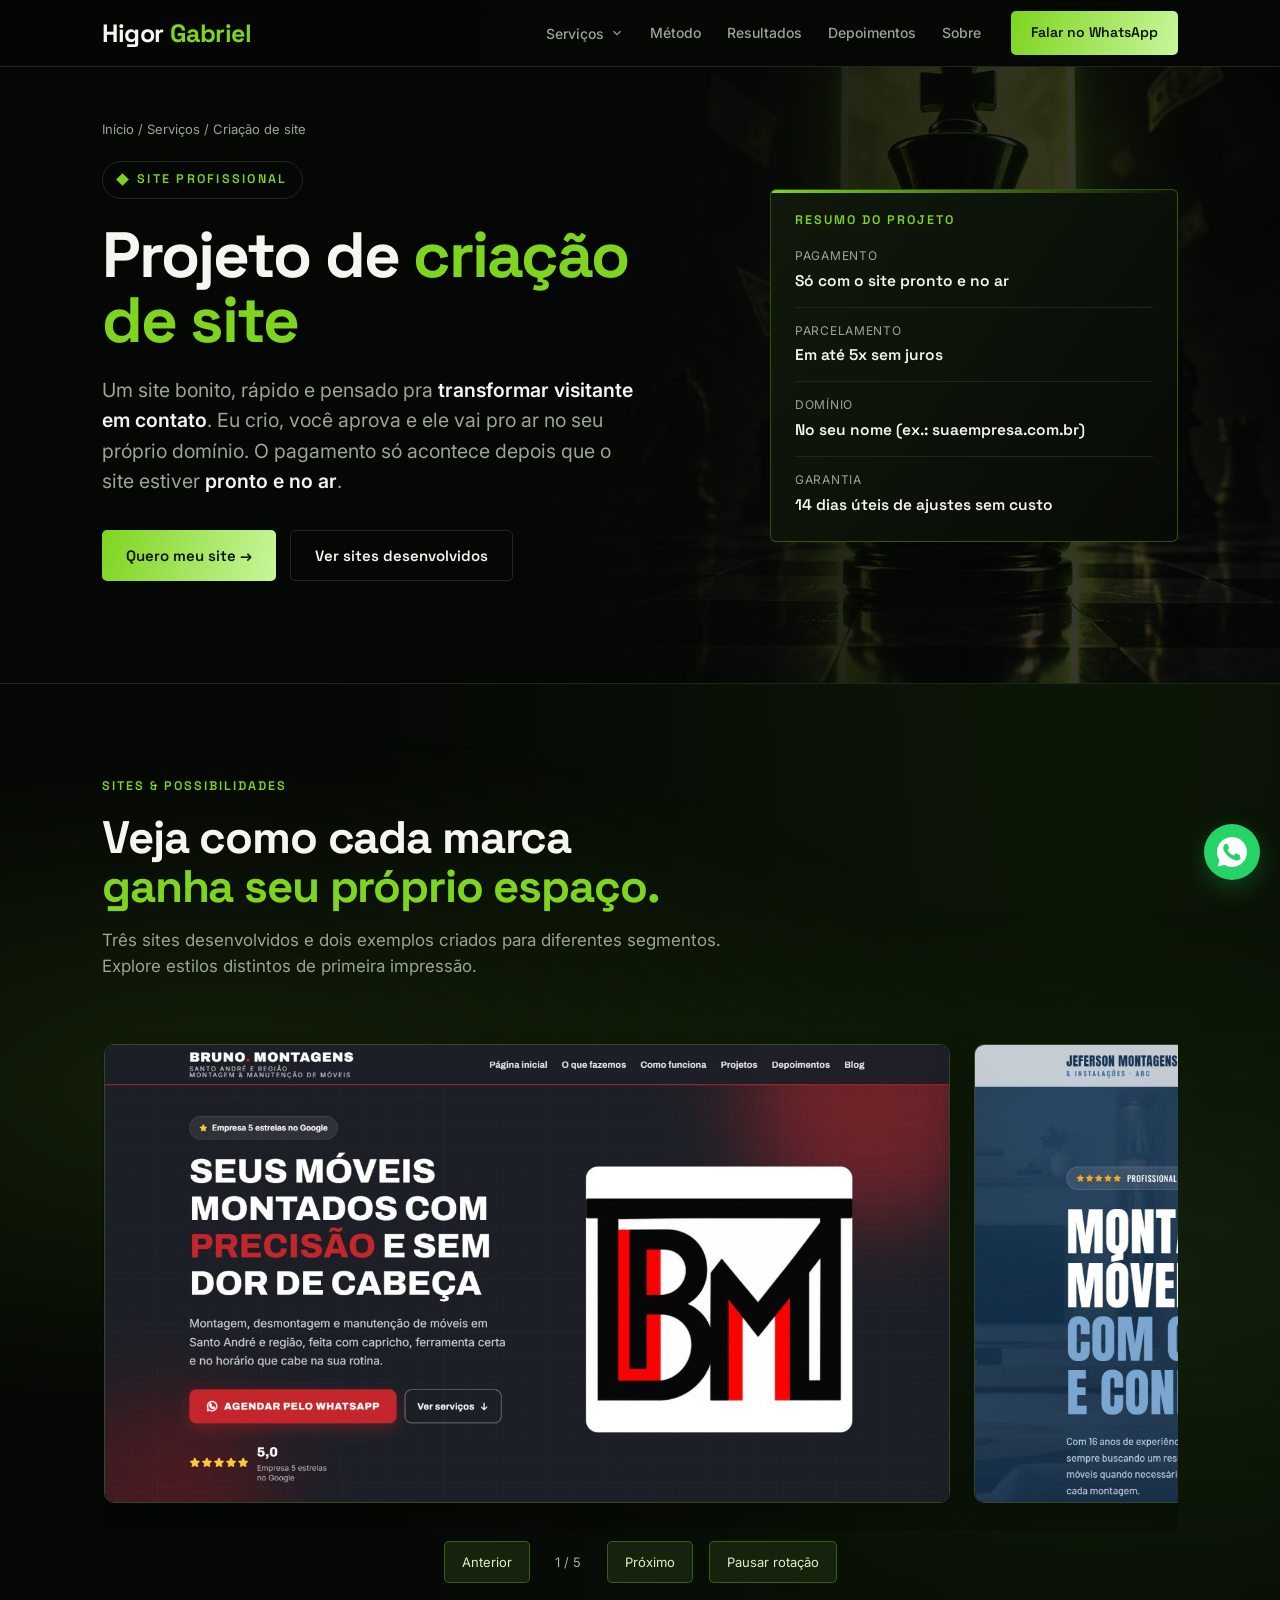
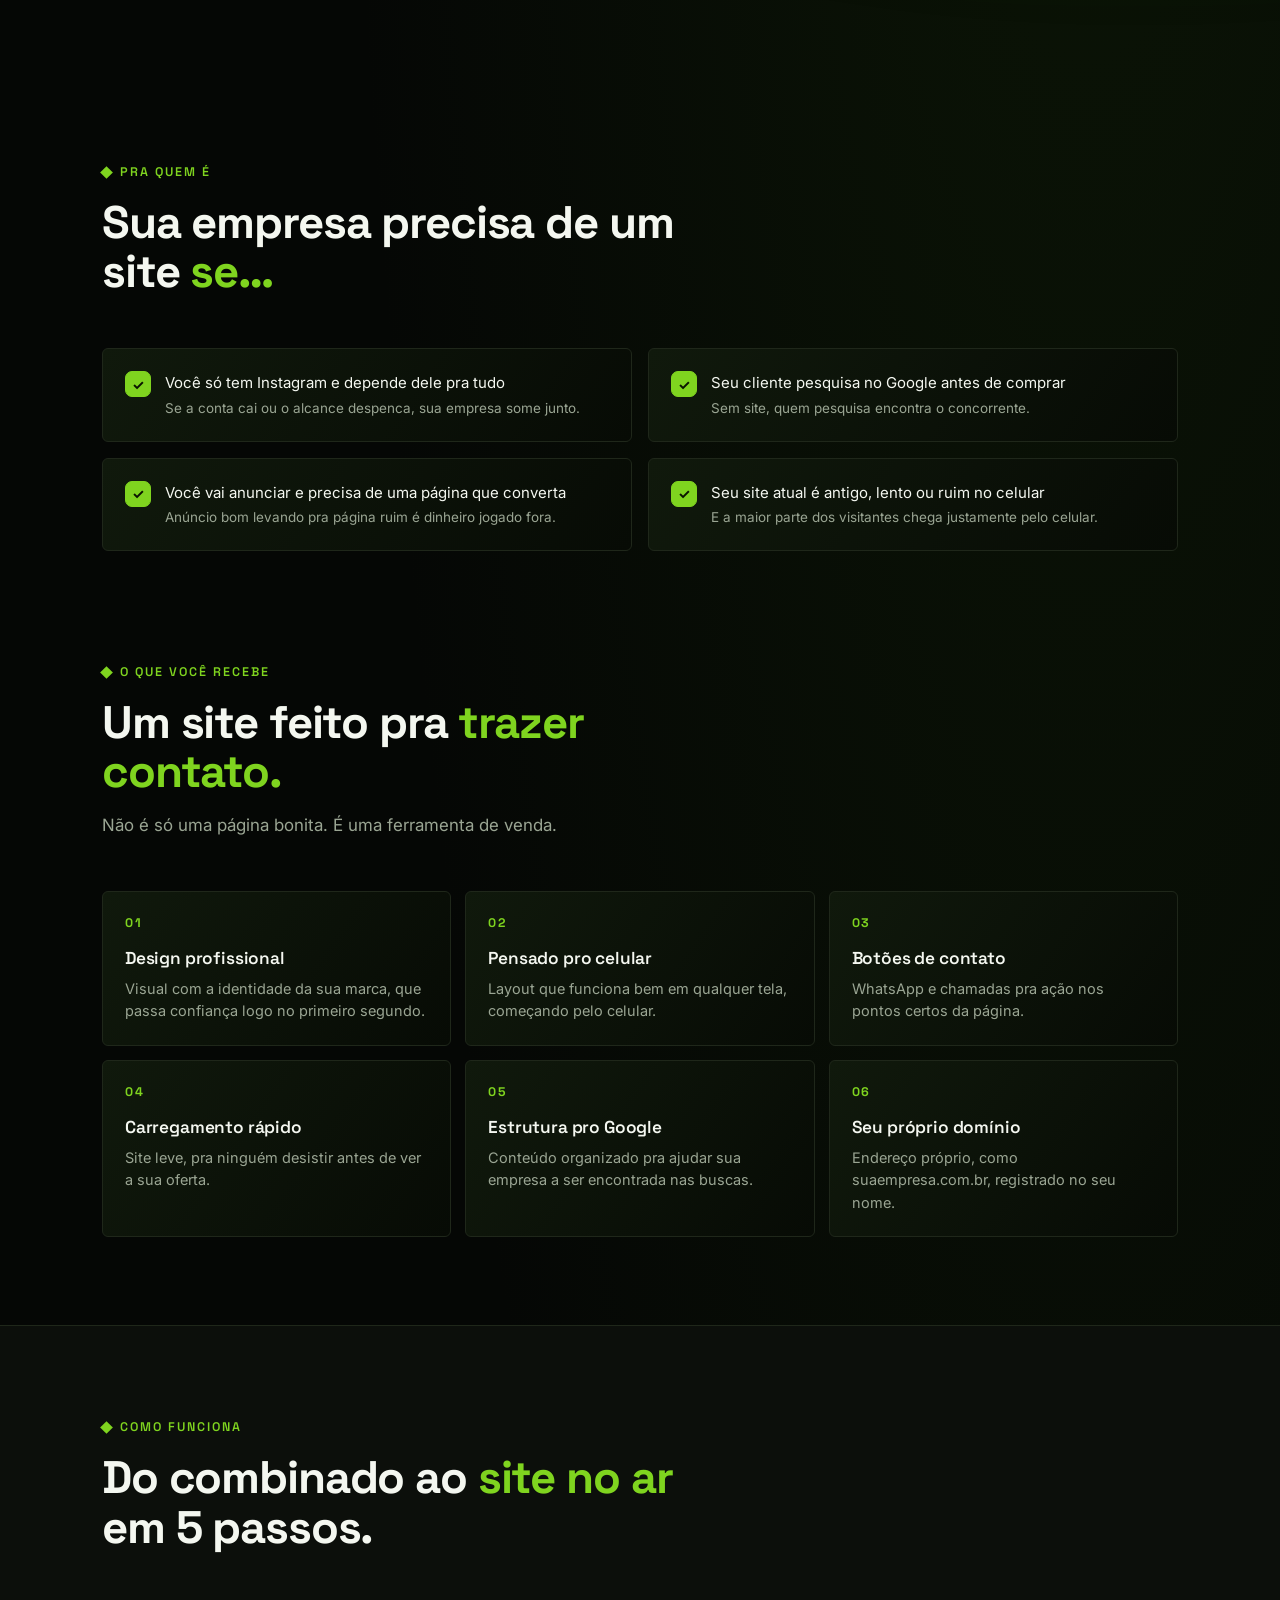
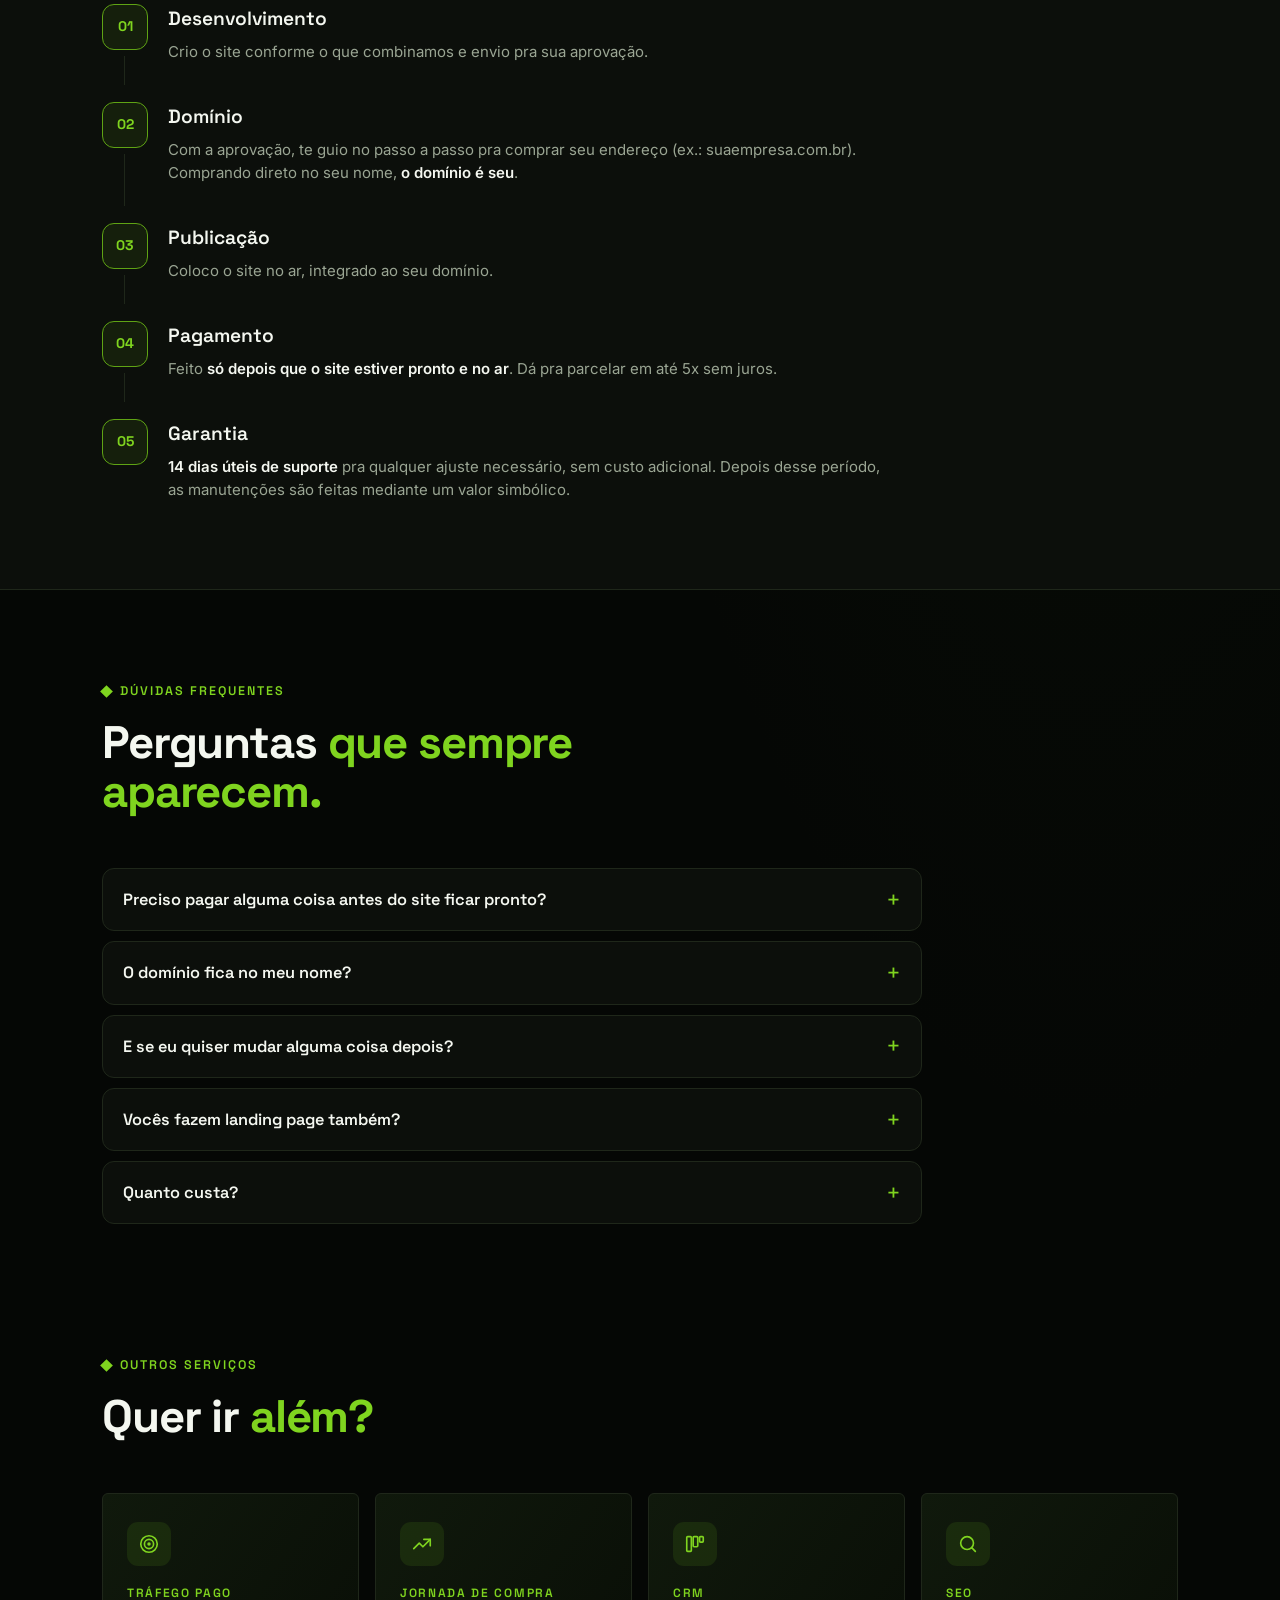
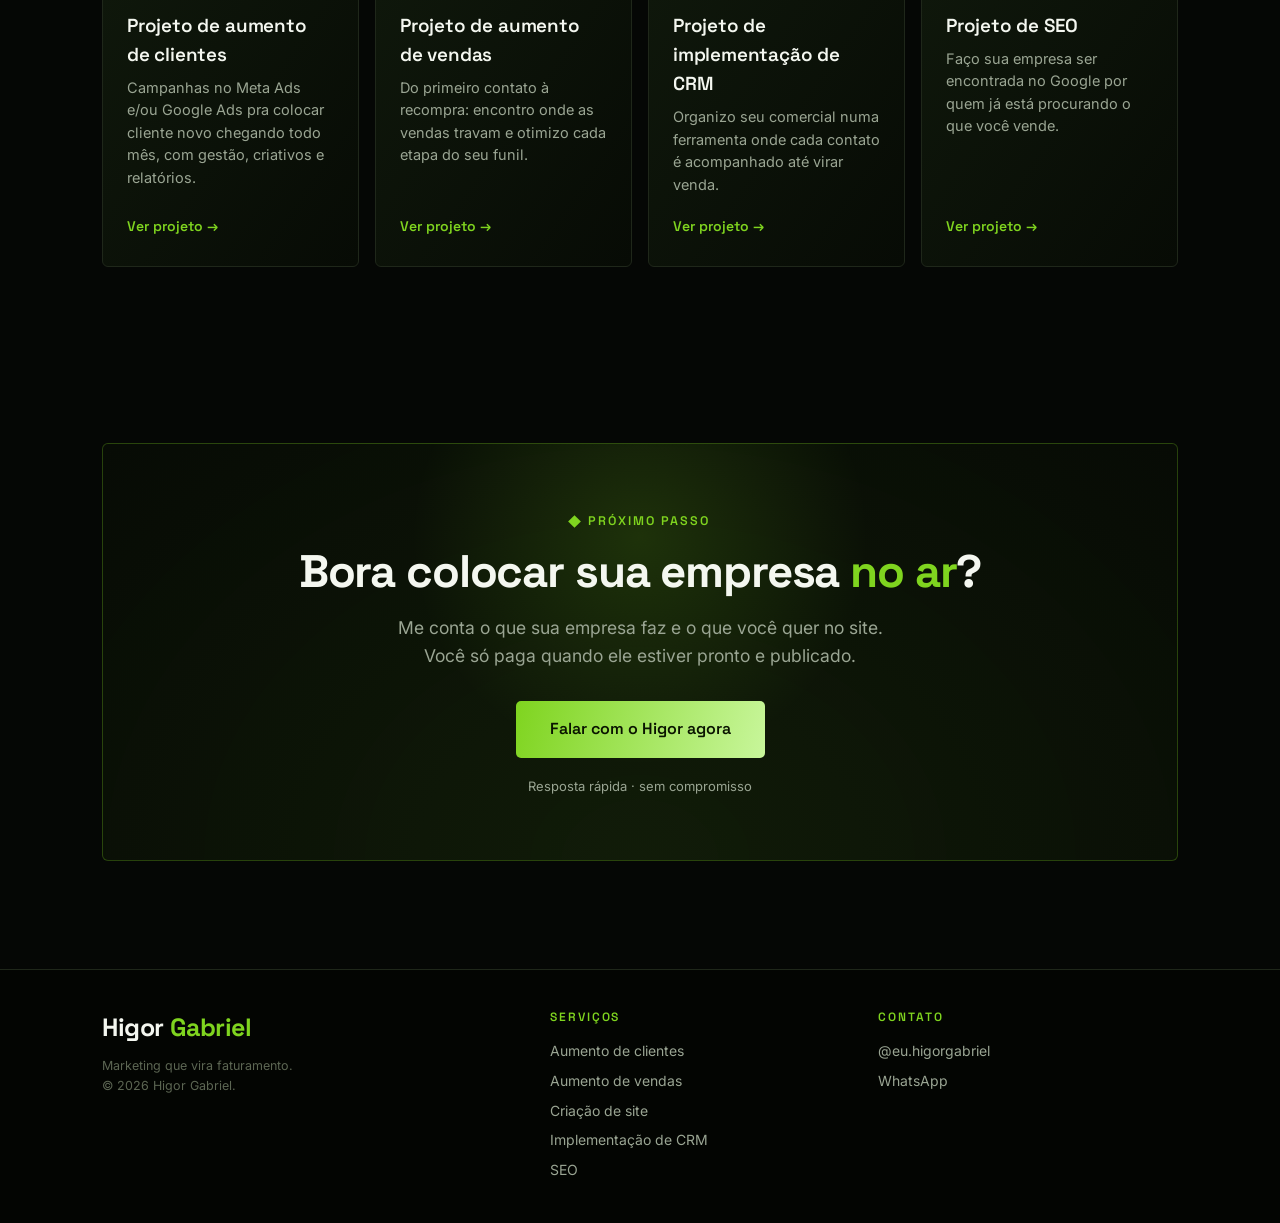
==== commit baa00529: "Animate hero e atualiza exemplos de sites" ====
--- a/criacao-de-site.html
+++ b/criacao-de-site.html
@@ -61,7 +61,7 @@
     </aside>
   </div>
 </header>
-<section class="blk portfolio-section" id="sites-criados"><div class="wrap"><div class="sec-head"><span class="sec-tag">Sites & possibilidades</span><h2>Veja como cada marca<br><span class="g">ganha seu próprio espaço.</span></h2><p>Três sites desenvolvidos e três conceitos ilustrativos. Explore diferentes estilos de primeira impressão.</p></div><div class="portfolio-grid"><figure class="portfolio-card"><button class="portfolio-preview" type="button" data-preview="img/portfolio-bruno.png" data-name="Prévia do site" aria-label="Ampliar prévia do site"><img src="img/portfolio-bruno.png" alt="Parte inicial do site Bruno Montagens" loading="lazy"></button></figure><figure class="portfolio-card"><button class="portfolio-preview" type="button" data-preview="img/portfolio-jeferson.png" data-name="Prévia do site" aria-label="Ampliar prévia do site"><img src="img/portfolio-jeferson.png" alt="Parte inicial do site Jeferson Montagens &amp; Instalações" loading="lazy"></button></figure><figure class="portfolio-card"><button class="portfolio-preview" type="button" data-preview="img/portfolio-mape.png" data-name="Prévia do site" aria-label="Ampliar prévia do site"><img src="img/portfolio-mape.png" alt="Parte inicial do site Mape Mix" loading="lazy"></button></figure><figure class="portfolio-card"><button class="portfolio-preview" type="button" data-preview="img/concept-aurora.svg" data-name="Conceito ilustrativo" aria-label="Ampliar conceito ilustrativo aurora"><img src="img/concept-aurora.svg" alt="Primeira seção de conceito ilustrativo aurora" loading="lazy"></button></figure><figure class="portfolio-card"><button class="portfolio-preview" type="button" data-preview="img/concept-orbit.svg" data-name="Conceito ilustrativo" aria-label="Ampliar conceito ilustrativo orbit"><img src="img/concept-orbit.svg" alt="Primeira seção de conceito ilustrativo orbit" loading="lazy"></button></figure><figure class="portfolio-card"><button class="portfolio-preview" type="button" data-preview="img/concept-essenza.svg" data-name="Conceito ilustrativo" aria-label="Ampliar conceito ilustrativo essenza"><img src="img/concept-essenza.svg" alt="Primeira seção de conceito ilustrativo essenza" loading="lazy"></button></figure></div><div class="gallery-controls"><button type="button" data-gallery="prev" aria-label="Exemplo anterior">Anterior</button><span class="gallery-position" aria-live="polite">1 / 6</span><button type="button" data-gallery="next" aria-label="Próximo exemplo">Próximo</button><button type="button" data-gallery="pause" aria-pressed="false">Pausar rotação</button></div></div></section>
+<section class="blk portfolio-section" id="sites-criados"><div class="wrap"><div class="sec-head"><span class="sec-tag">Sites & possibilidades</span><h2>Veja como cada marca<br><span class="g">ganha seu próprio espaço.</span></h2><p>Três sites desenvolvidos e dois exemplos criados para diferentes segmentos. Explore estilos distintos de primeira impressão.</p></div><div class="portfolio-grid"><figure class="portfolio-card"><button class="portfolio-preview" type="button" data-preview="img/portfolio-bruno.png" data-name="Prévia do site" aria-label="Ampliar prévia do site"><img src="img/portfolio-bruno.png" alt="Parte inicial de um site de serviços de montagem" loading="lazy"></button></figure><figure class="portfolio-card"><button class="portfolio-preview" type="button" data-preview="img/portfolio-jeferson.png" data-name="Prévia do site" aria-label="Ampliar prévia do site"><img src="img/portfolio-jeferson.png" alt="Parte inicial de um site de instalações" loading="lazy"></button></figure><figure class="portfolio-card"><button class="portfolio-preview" type="button" data-preview="img/portfolio-mape.png" data-name="Prévia do site" aria-label="Ampliar prévia do site"><img src="img/portfolio-mape.png" alt="Parte inicial de um site de materiais para casa" loading="lazy"></button></figure><figure class="portfolio-card"><button class="portfolio-preview" type="button" data-preview="img/portfolio-viver-materiais.jpg" data-name="Exemplo de site" aria-label="Ampliar exemplo de site para materiais de construção"><img src="img/portfolio-viver-materiais.jpg" alt="Primeira seção de um site para materiais de construção" loading="lazy"></button></figure><figure class="portfolio-card"><button class="portfolio-preview" type="button" data-preview="img/portfolio-norte-auto.jpg" data-name="Exemplo de site" aria-label="Ampliar exemplo de site para oficina mecânica"><img src="img/portfolio-norte-auto.jpg" alt="Primeira seção de um site para oficina mecânica" loading="lazy"></button></figure></div><div class="gallery-controls"><button type="button" data-gallery="prev" aria-label="Exemplo anterior">Anterior</button><span class="gallery-position" aria-live="polite">1 / 5</span><button type="button" data-gallery="next" aria-label="Próximo exemplo">Próximo</button><button type="button" data-gallery="pause" aria-pressed="false">Pausar rotação</button></div></div></section>
 
 <section class="blk">
   <div class="wrap">
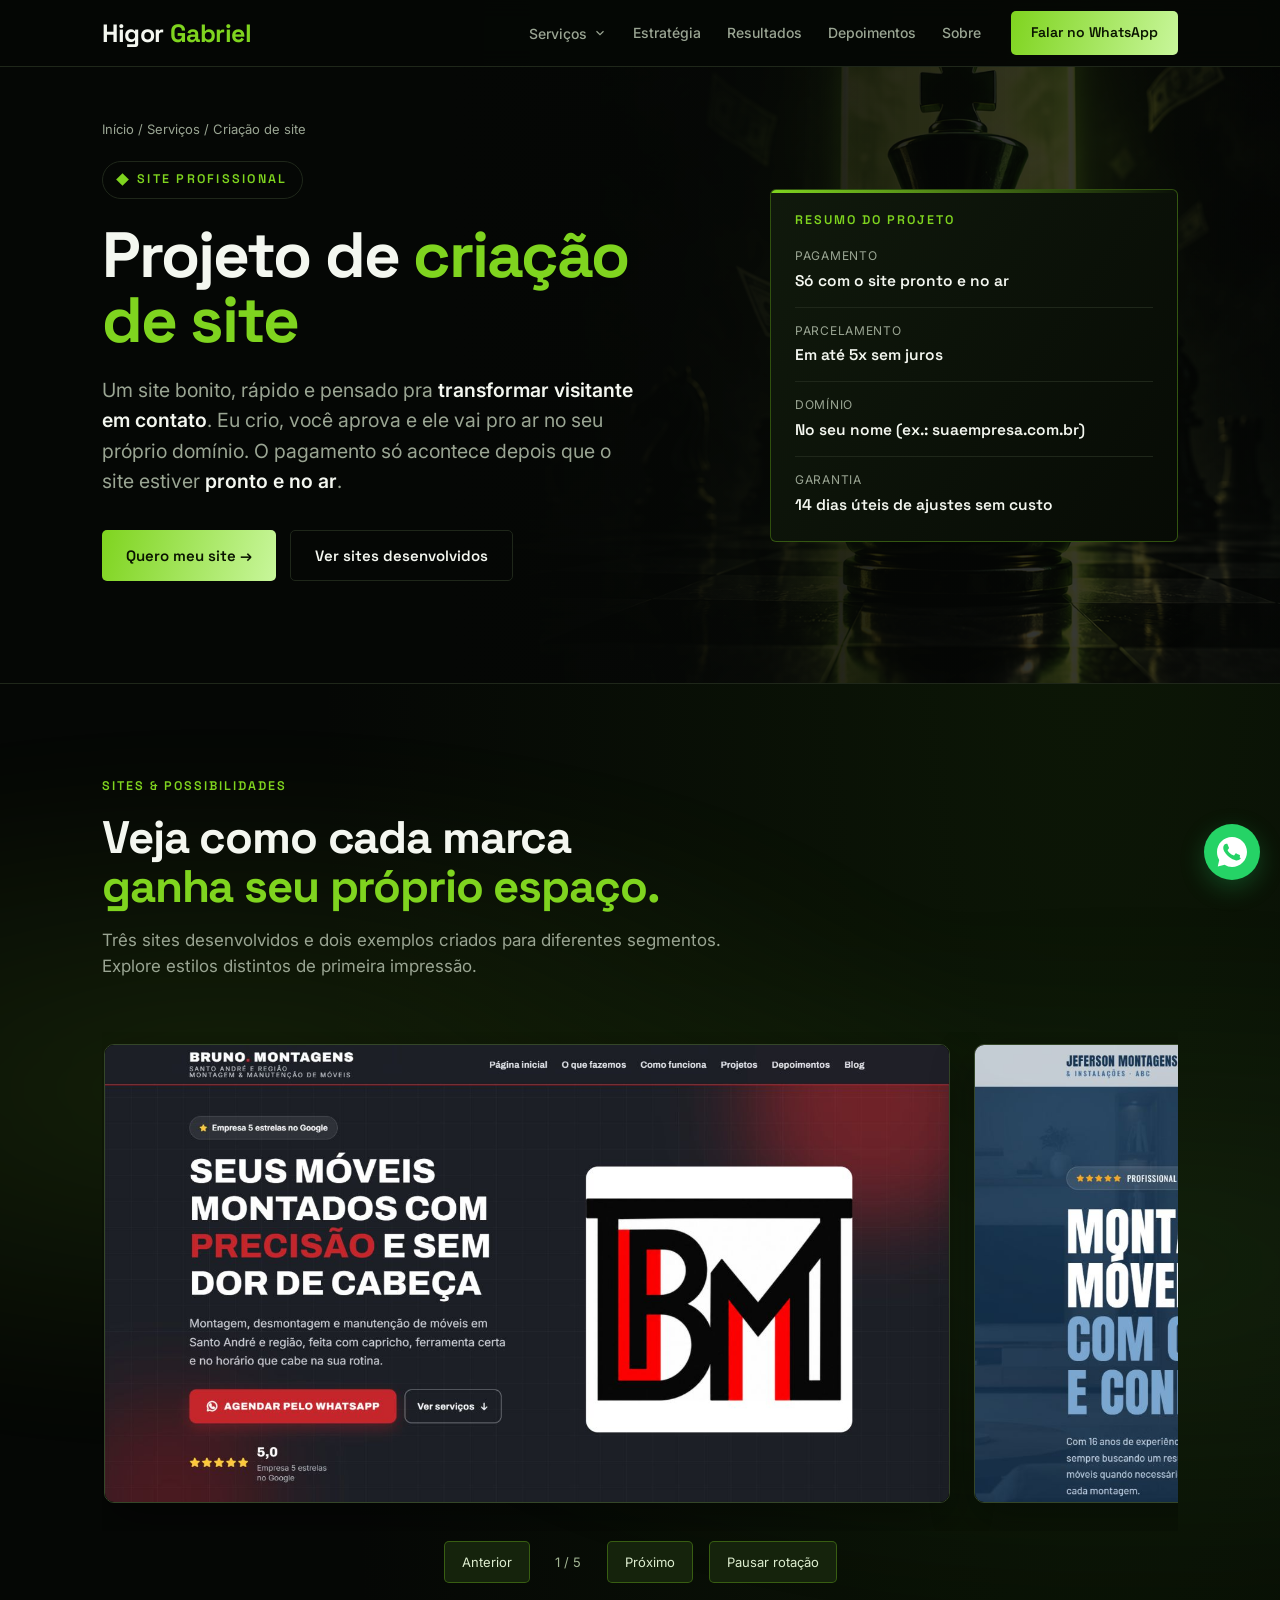
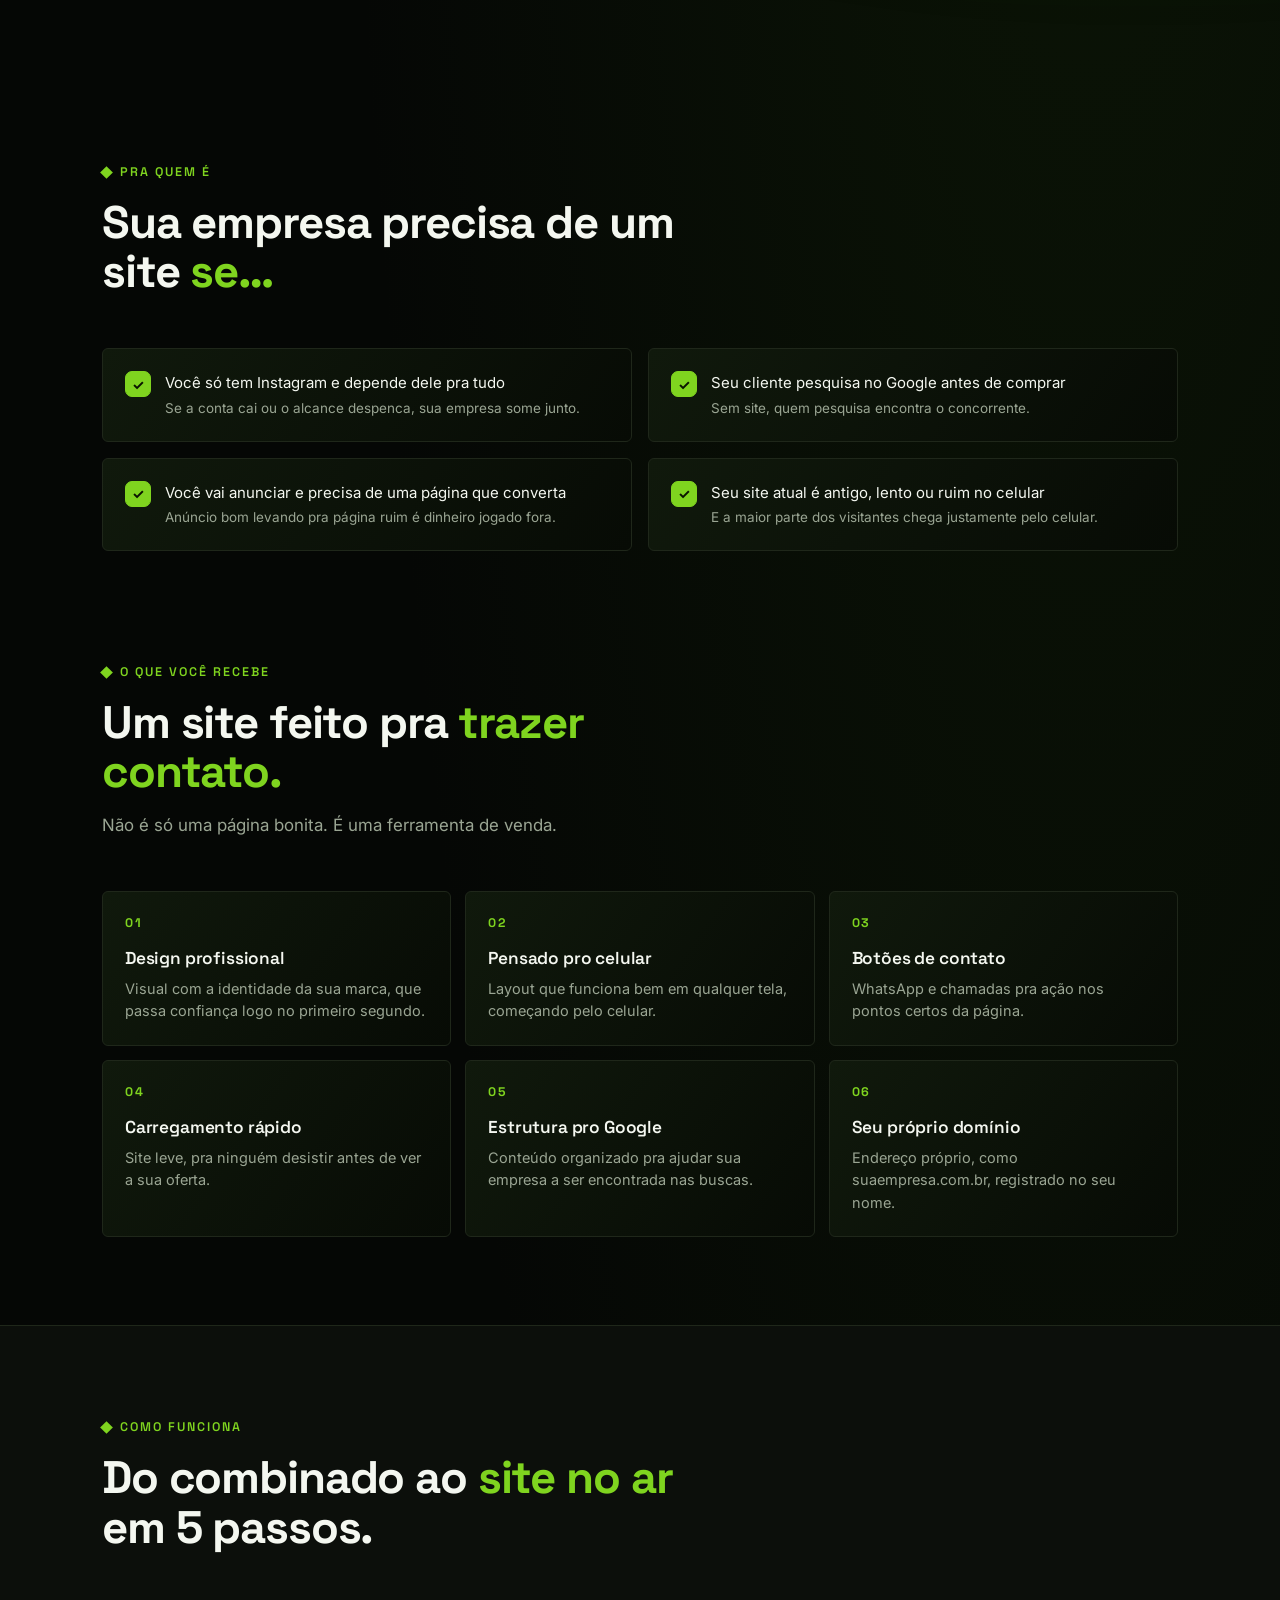
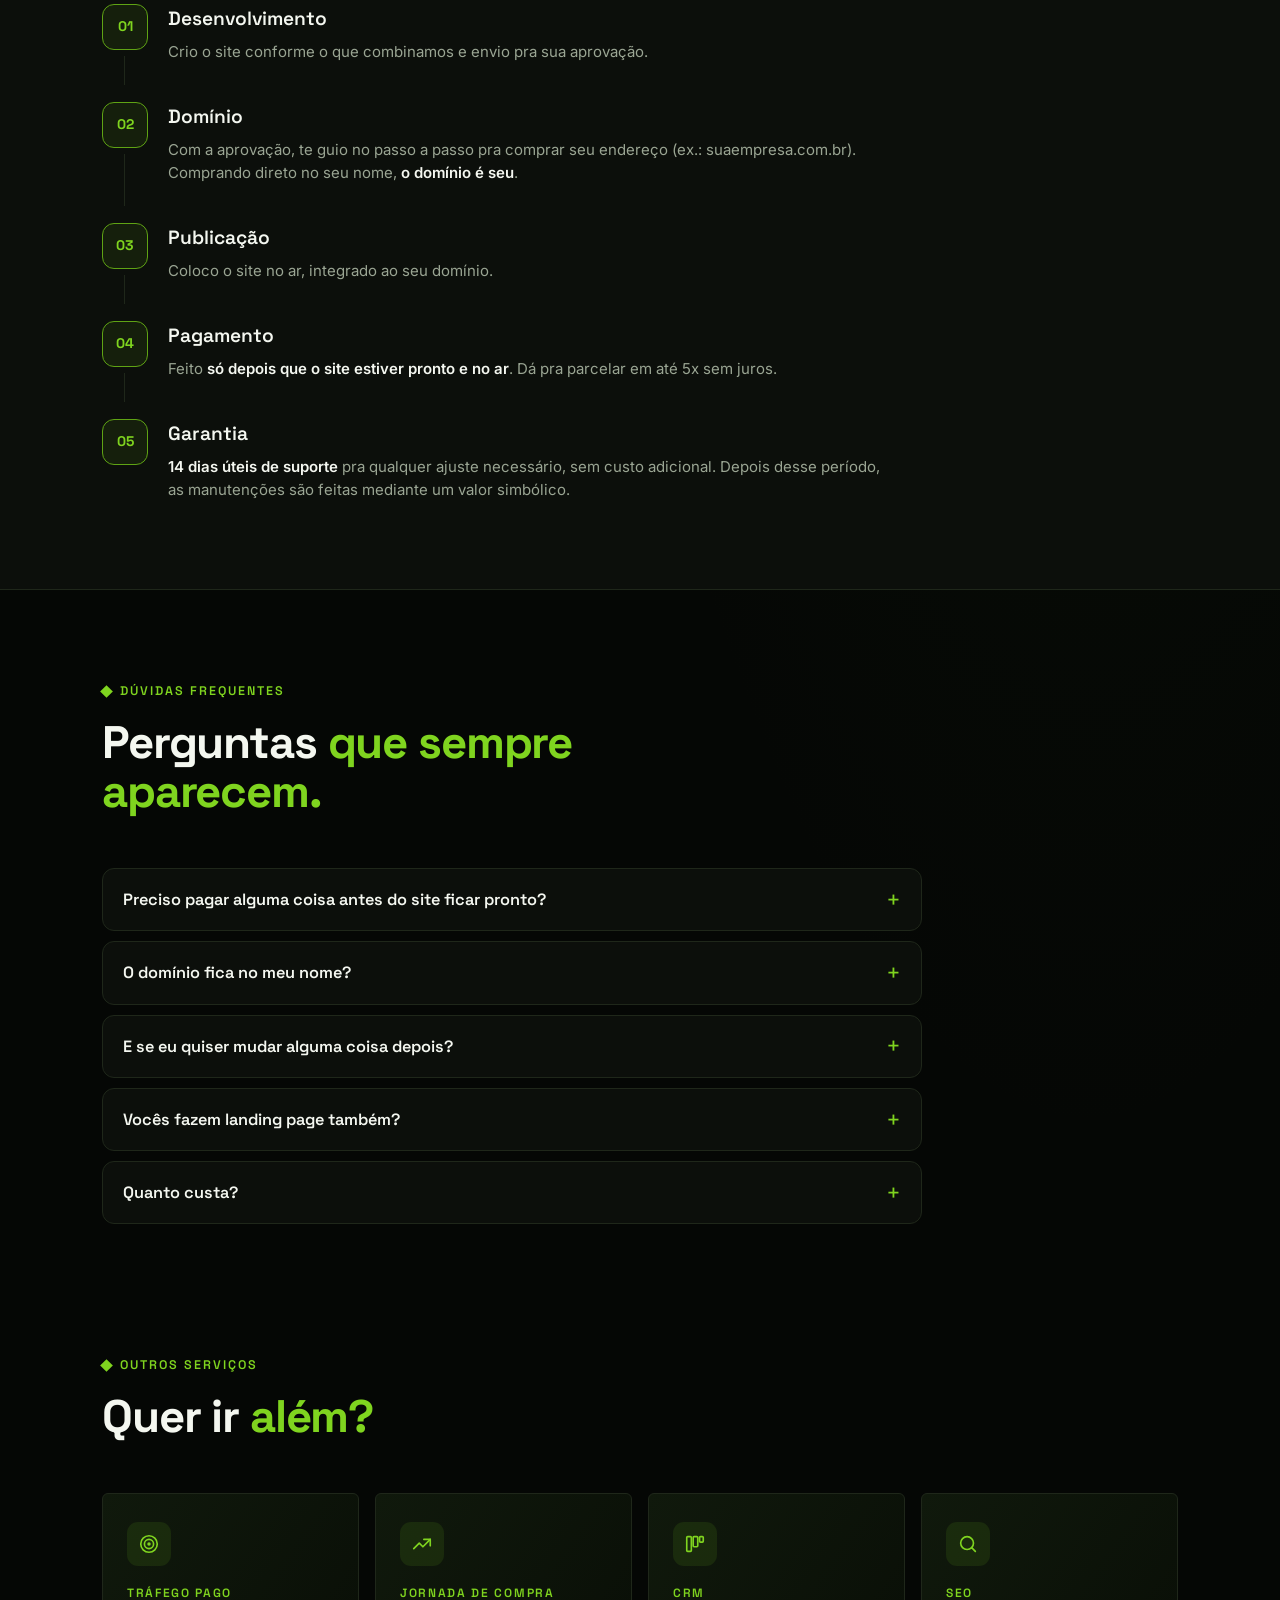
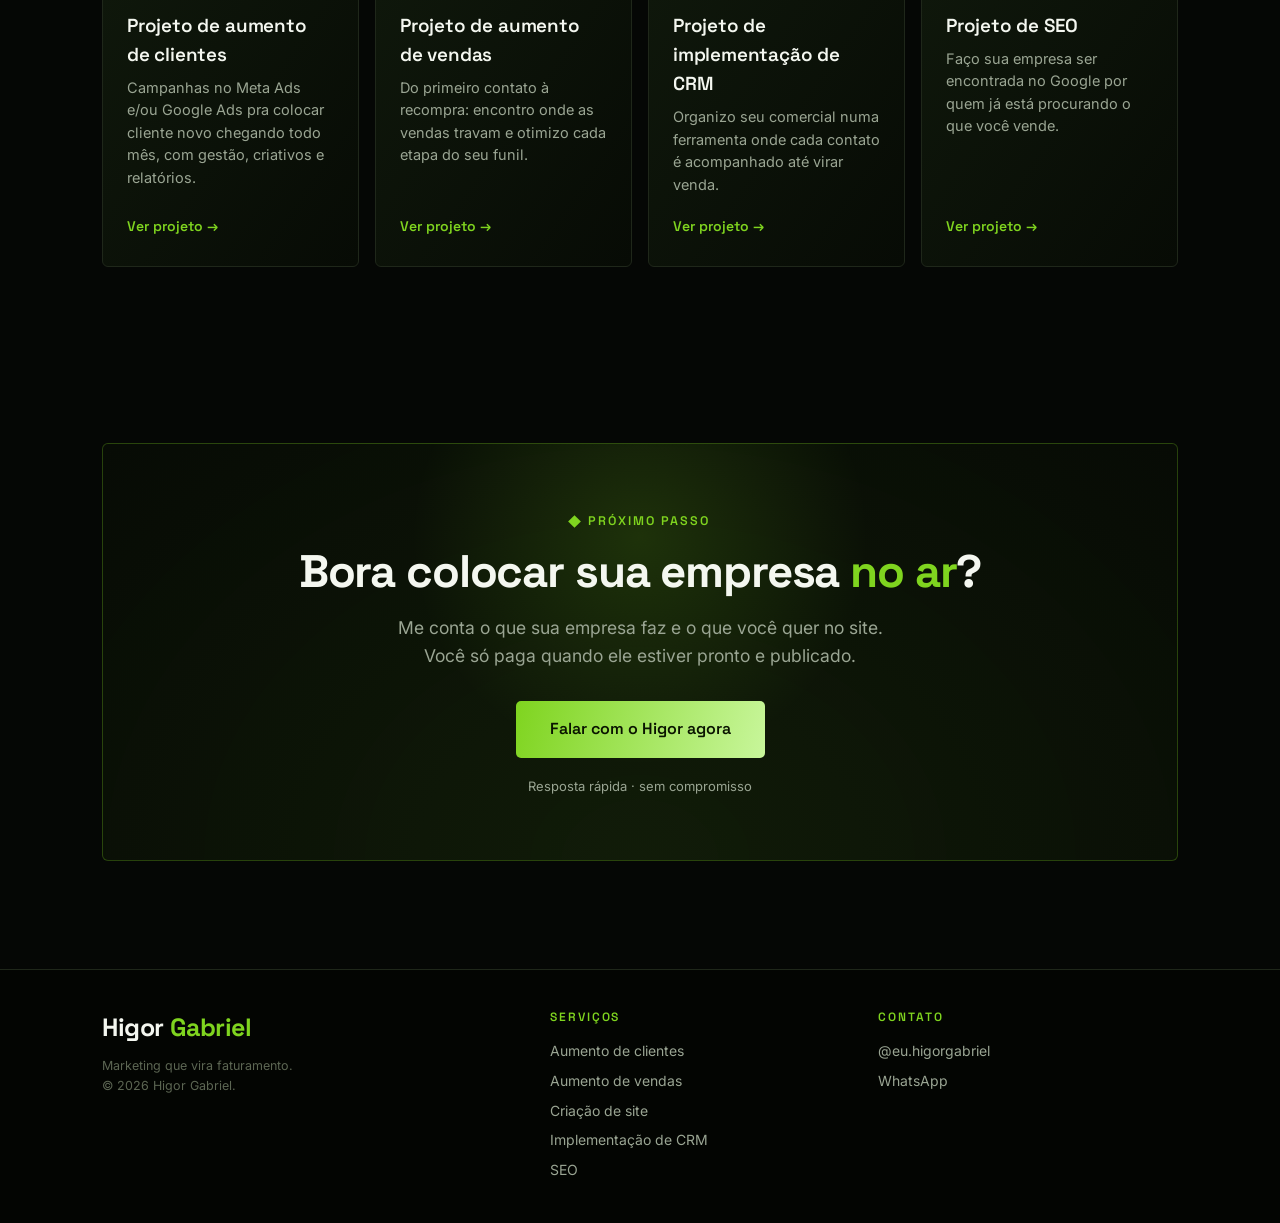
==== commit d4a13182: "Simplifica a pagina e consolida o painel de resultados" ====
--- a/criacao-de-site.html
+++ b/criacao-de-site.html
@@ -28,7 +28,7 @@
           <a href="seo.html"><span class="ic"><svg viewBox="0 0 24 24" aria-hidden="true"><circle cx="11" cy="11" r="7"/><path d="M20 20l-4-4"/></svg></span><span><b>SEO</b><small>Apareça no Google sem pagar por clique</small></span></a>
         </div>
       </div>
-      <a href="index.html#metodo">Método</a>
+      <a href="index.html#estrategia-comercial">Estratégia</a>
       <a href="index.html#resultados">Resultados</a>
       <a href="index.html#depoimentos">Depoimentos</a>
       <a href="index.html#sobre">Sobre</a>
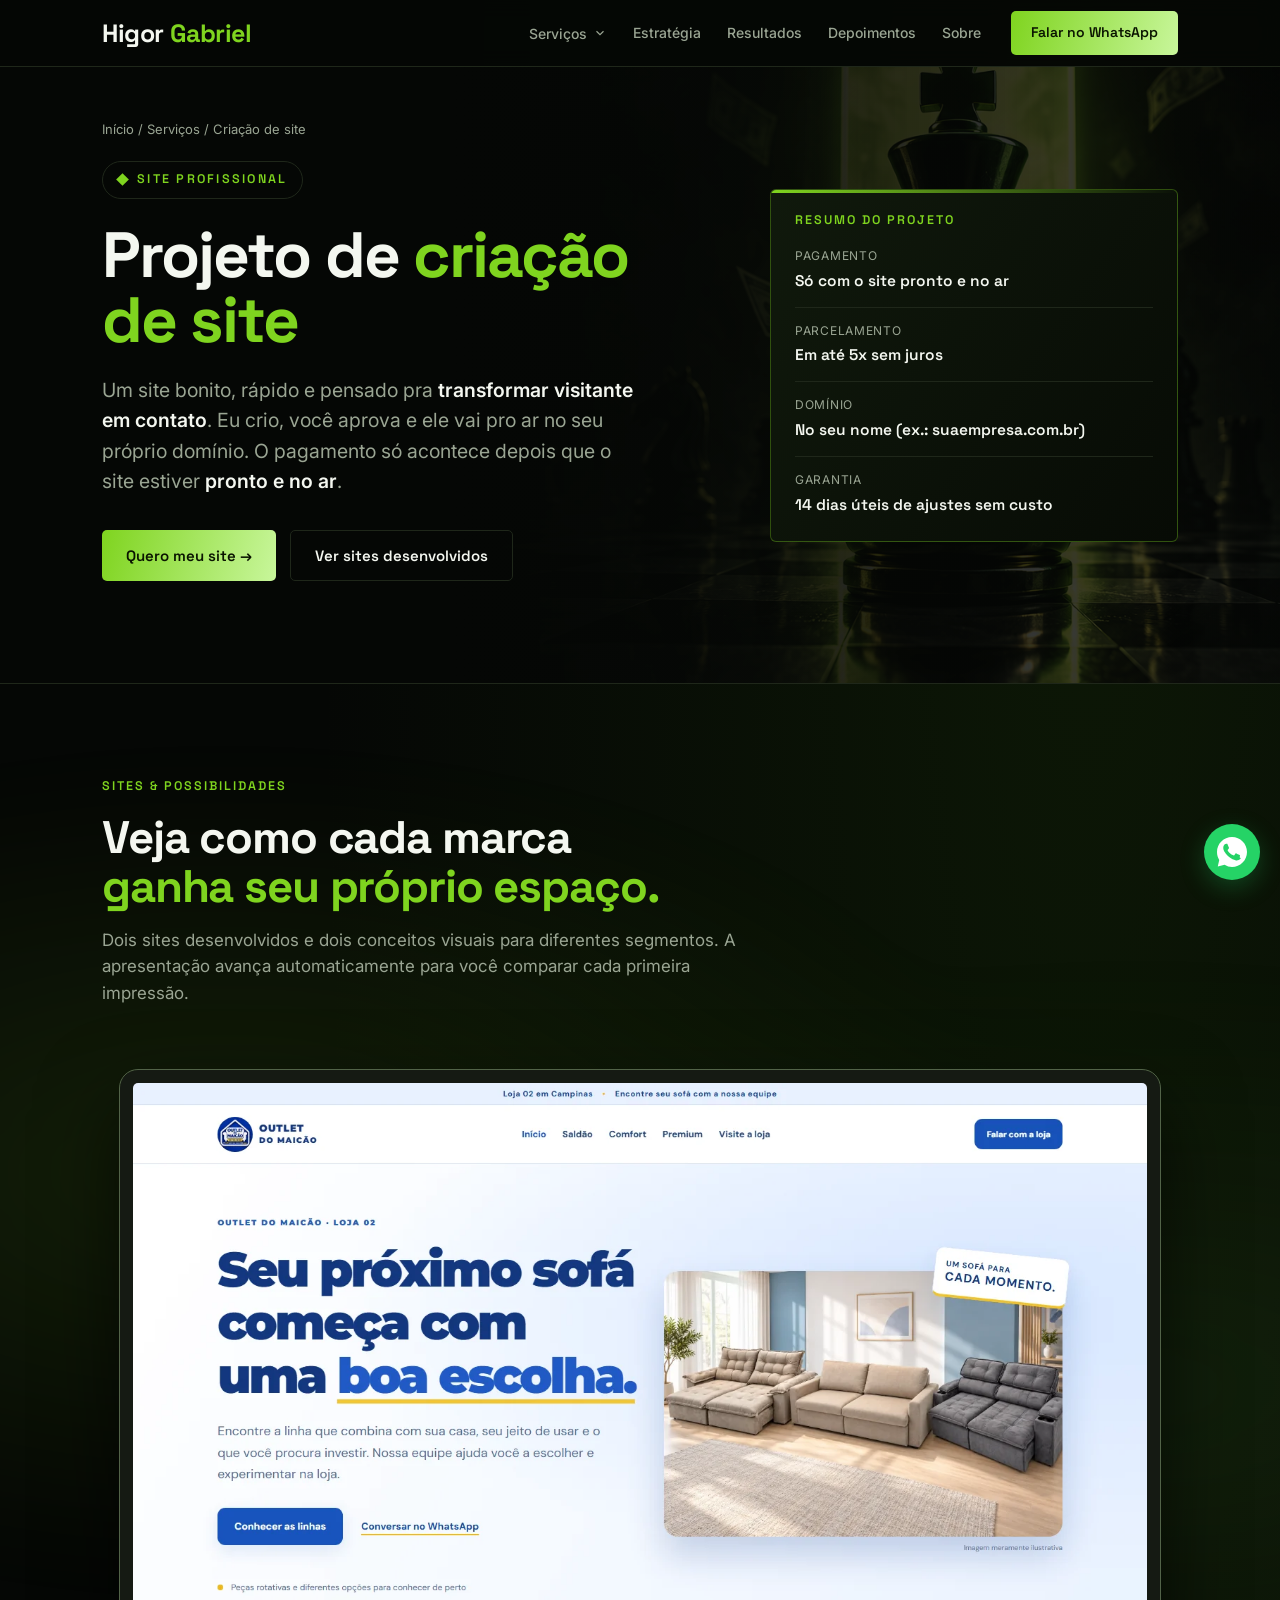
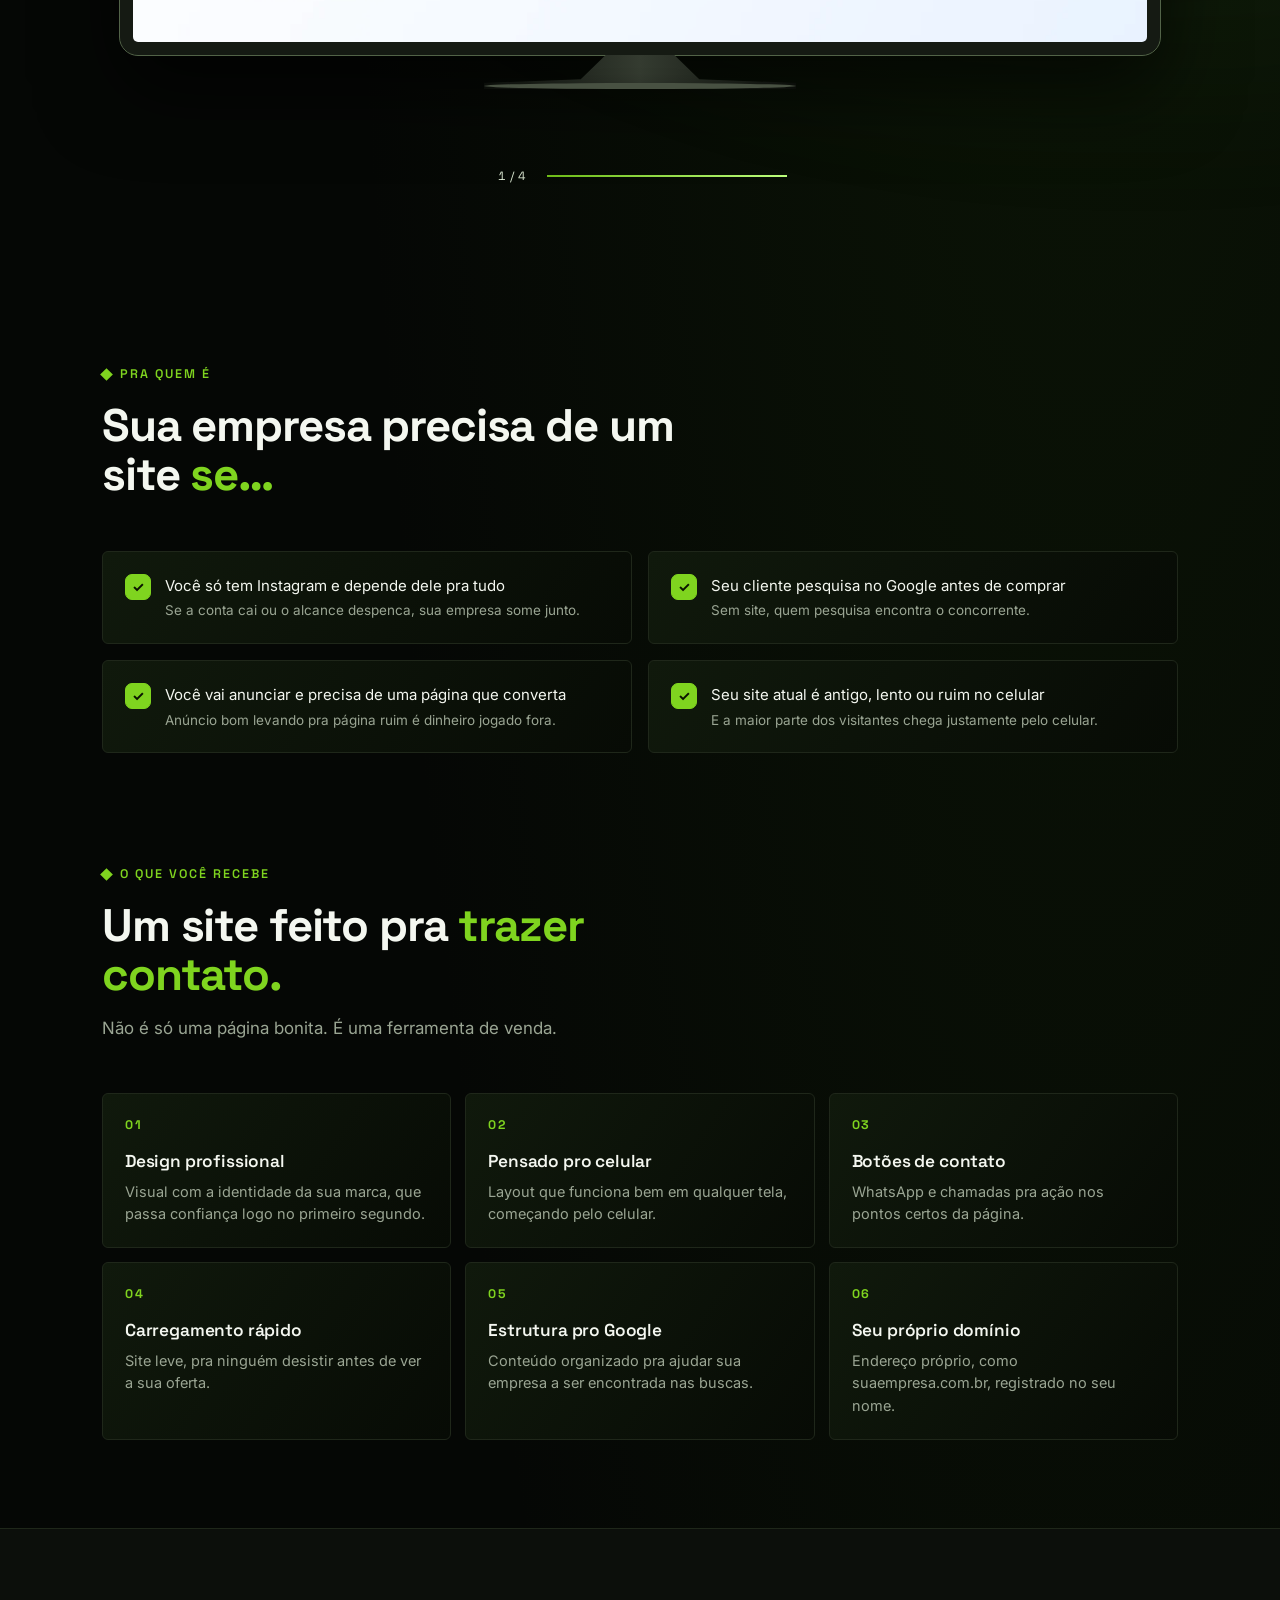
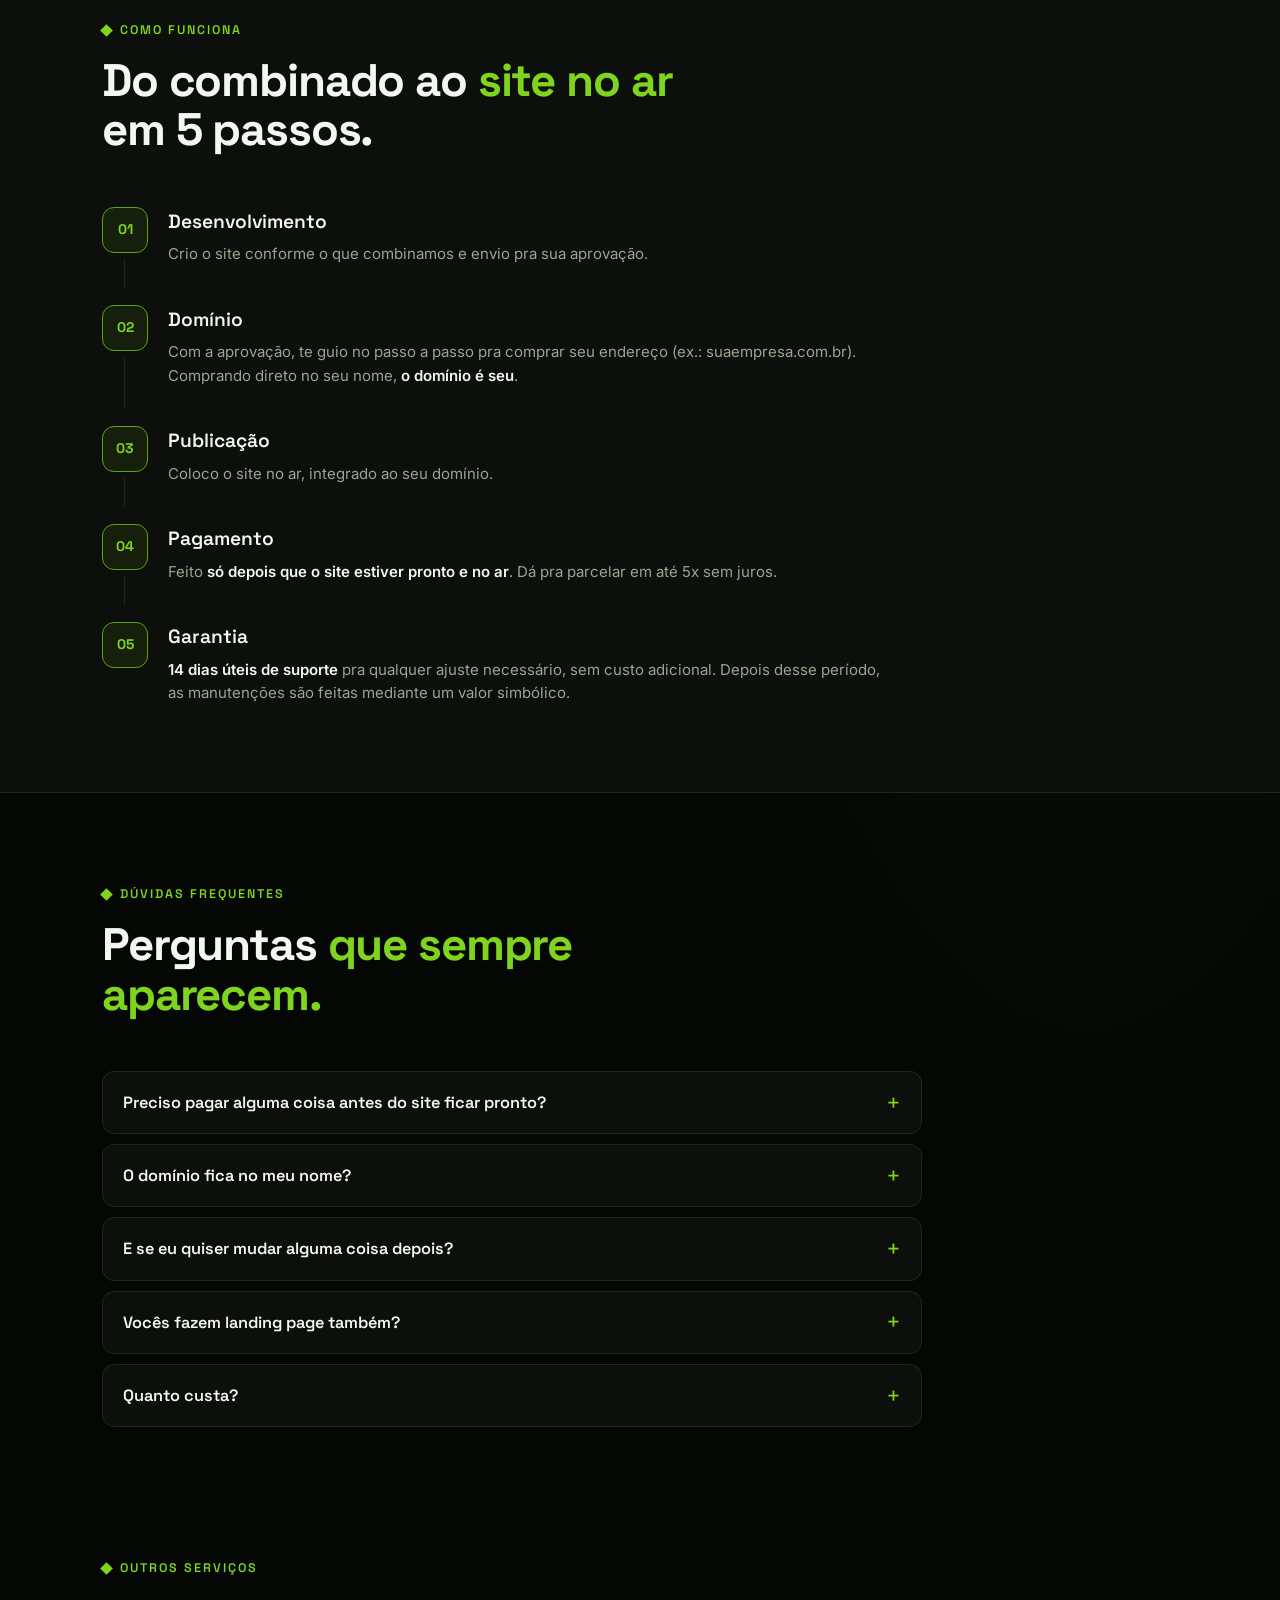
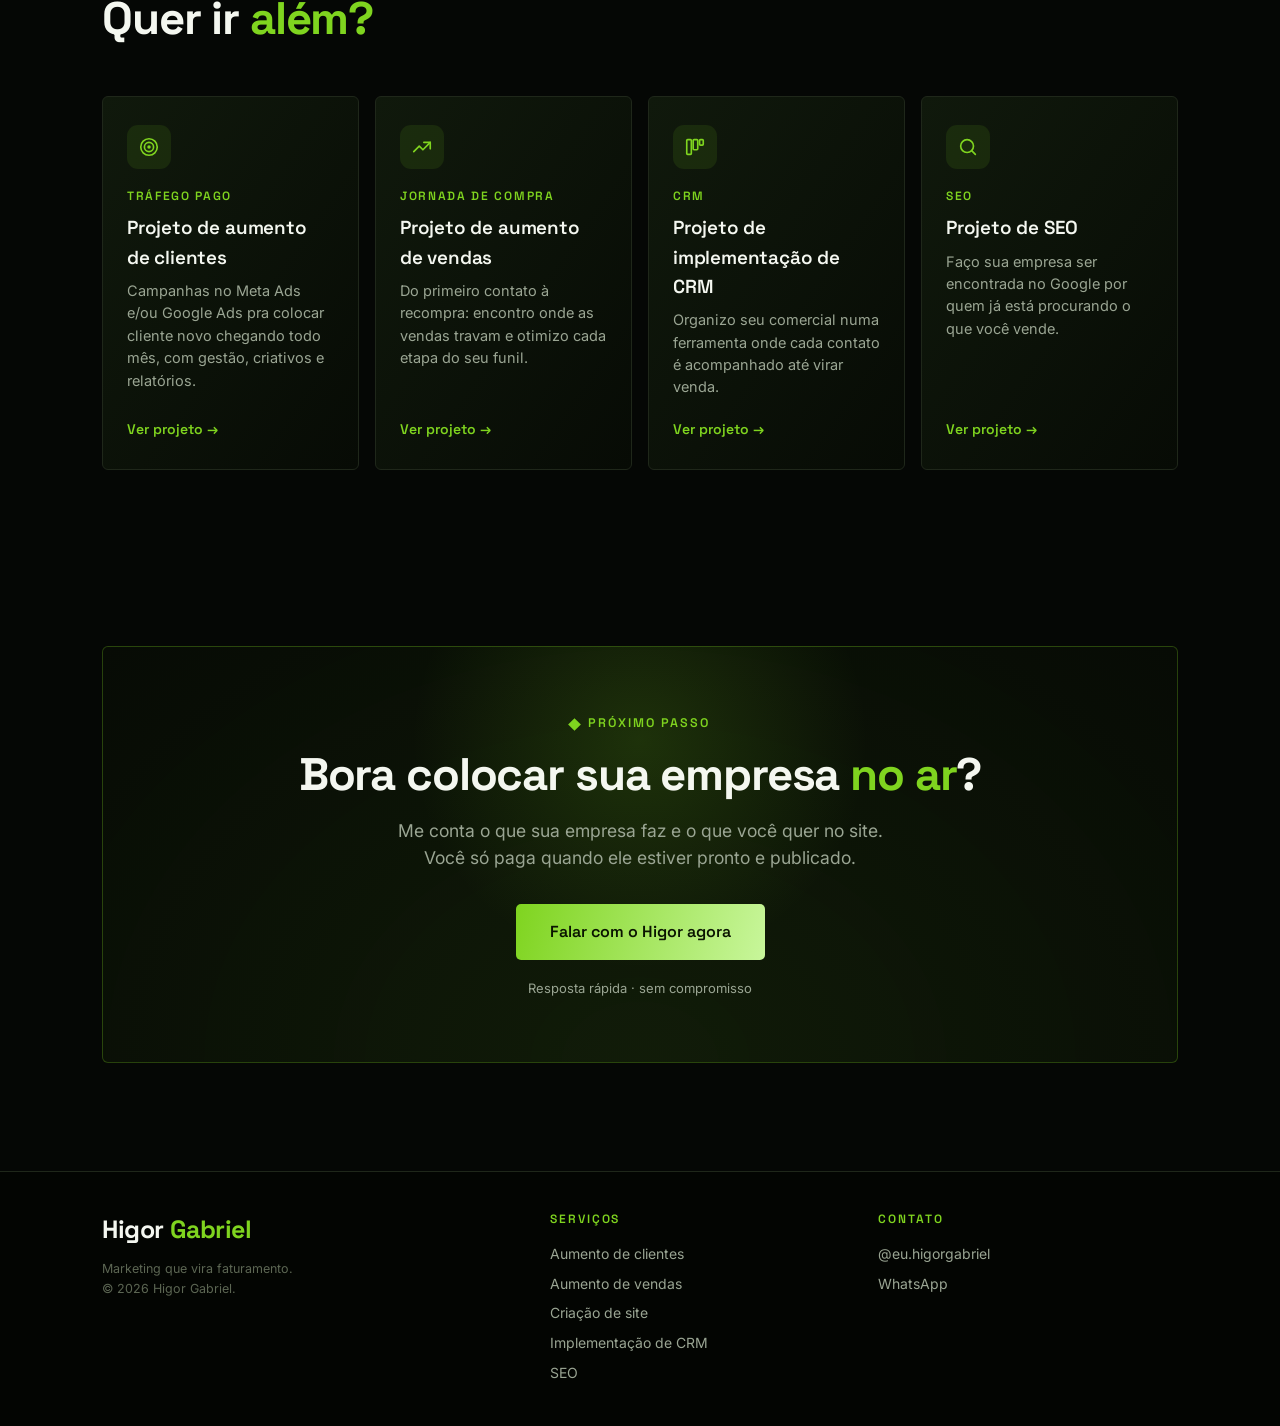
==== commit 6f4f1554: "Atualiza a vitrine automática de sites" ====
--- a/criacao-de-site.html
+++ b/criacao-de-site.html
@@ -8,7 +8,7 @@
 <link rel="preconnect" href="https://fonts.googleapis.com">
 <link rel="preconnect" href="https://fonts.gstatic.com" crossorigin>
 <link href="https://fonts.googleapis.com/css2?family=Space+Grotesk:wght@400;500;600;700&family=Inter:wght@400;500;600;700&display=swap" rel="stylesheet">
-<link rel="stylesheet" href="assets/original.css"><link rel="stylesheet" href="assets/project.css">
+<link rel="stylesheet" href="assets/original.css"><link rel="stylesheet" href="assets/project.css?v=5">
 <script src="assets/site.js" defer></script>
 </head>
 <body>
@@ -41,7 +41,7 @@
 <header class="pg-hero">
   <div class="wrap pg-hero-grid">
     <div>
-      <div class="crumb"><a href="index.html">Início</a> / <a href="index.html#projetos">Serviços</a> / Criação de site</div>
+      <div class="crumb"><a href="index.html">Início</a> / <a href="index.html#servicos">Serviços</a> / Criação de site</div>
       <span class="eyebrow"><span class="dmd"></span> Site profissional</span>
       <h1>Projeto de <span class="g">criação de site</span></h1>
       <p class="sub">Um site bonito, rápido e pensado pra <b>transformar visitante em contato</b>. Eu crio, você aprova e ele vai pro ar no seu próprio domínio. O pagamento só acontece depois que o site estiver <b>pronto e no ar</b>.</p>
@@ -61,7 +61,7 @@
     </aside>
   </div>
 </header>
-<section class="blk portfolio-section" id="sites-criados"><div class="wrap"><div class="sec-head"><span class="sec-tag">Sites & possibilidades</span><h2>Veja como cada marca<br><span class="g">ganha seu próprio espaço.</span></h2><p>Três sites desenvolvidos e dois exemplos criados para diferentes segmentos. Explore estilos distintos de primeira impressão.</p></div><div class="portfolio-grid"><figure class="portfolio-card"><button class="portfolio-preview" type="button" data-preview="img/portfolio-bruno.png" data-name="Prévia do site" aria-label="Ampliar prévia do site"><img src="img/portfolio-bruno.png" alt="Parte inicial de um site de serviços de montagem" loading="lazy"></button></figure><figure class="portfolio-card"><button class="portfolio-preview" type="button" data-preview="img/portfolio-jeferson.png" data-name="Prévia do site" aria-label="Ampliar prévia do site"><img src="img/portfolio-jeferson.png" alt="Parte inicial de um site de instalações" loading="lazy"></button></figure><figure class="portfolio-card"><button class="portfolio-preview" type="button" data-preview="img/portfolio-mape.png" data-name="Prévia do site" aria-label="Ampliar prévia do site"><img src="img/portfolio-mape.png" alt="Parte inicial de um site de materiais para casa" loading="lazy"></button></figure><figure class="portfolio-card"><button class="portfolio-preview" type="button" data-preview="img/portfolio-viver-materiais.jpg" data-name="Exemplo de site" aria-label="Ampliar exemplo de site para materiais de construção"><img src="img/portfolio-viver-materiais.jpg" alt="Primeira seção de um site para materiais de construção" loading="lazy"></button></figure><figure class="portfolio-card"><button class="portfolio-preview" type="button" data-preview="img/portfolio-norte-auto.jpg" data-name="Exemplo de site" aria-label="Ampliar exemplo de site para oficina mecânica"><img src="img/portfolio-norte-auto.jpg" alt="Primeira seção de um site para oficina mecânica" loading="lazy"></button></figure></div><div class="gallery-controls"><button type="button" data-gallery="prev" aria-label="Exemplo anterior">Anterior</button><span class="gallery-position" aria-live="polite">1 / 5</span><button type="button" data-gallery="next" aria-label="Próximo exemplo">Próximo</button><button type="button" data-gallery="pause" aria-pressed="false">Pausar rotação</button></div></div></section>
+<section class="blk portfolio-section" id="sites-criados"><div class="wrap"><div class="sec-head"><span class="sec-tag">Sites & possibilidades</span><h2>Veja como cada marca<br><span class="g">ganha seu próprio espaço.</span></h2><p>Dois sites desenvolvidos e dois conceitos visuais para diferentes segmentos. A apresentação avança automaticamente para você comparar cada primeira impressão.</p></div><div class="portfolio-grid" aria-label="Apresentação automática de sites"><figure class="portfolio-card is-active"><button class="portfolio-preview" type="button" data-preview="img/portfolio-outlet-maicao.webp" data-name="Prévia do site" aria-label="Ampliar prévia de um site para loja de sofás"><span class="monitor-screen"><img src="img/portfolio-outlet-maicao.webp" alt="Primeira seção do site do Outlet do Maicão" loading="eager"></span><span class="monitor-stand" aria-hidden="true"></span></button></figure><figure class="portfolio-card"><button class="portfolio-preview" type="button" data-preview="img/portfolio-mape.png" data-name="Prévia do site" aria-label="Ampliar prévia de um site para materiais para casa"><span class="monitor-screen"><img src="img/portfolio-mape.png" alt="Primeira seção de um site de materiais para casa" loading="lazy"></span><span class="monitor-stand" aria-hidden="true"></span></button></figure><figure class="portfolio-card"><button class="portfolio-preview" type="button" data-preview="img/portfolio-viver-materiais.jpg" data-name="Prévia do site" aria-label="Ampliar exemplo de site para materiais de construção"><span class="monitor-screen"><img src="img/portfolio-viver-materiais.jpg" alt="Primeira seção de um site para materiais de construção" loading="lazy"></span><span class="monitor-stand" aria-hidden="true"></span></button></figure><figure class="portfolio-card"><button class="portfolio-preview" type="button" data-preview="img/portfolio-norte-auto.jpg" data-name="Prévia do site" aria-label="Ampliar exemplo de site para oficina mecânica"><span class="monitor-screen"><img src="img/portfolio-norte-auto.jpg" alt="Primeira seção de um site para oficina mecânica" loading="lazy"></span><span class="monitor-stand" aria-hidden="true"></span></button></figure></div><div class="gallery-status"><span class="gallery-position" aria-live="polite">1 / 4</span><span class="gallery-progress" aria-hidden="true"><i></i></span></div></div></section>
 
 <section class="blk">
   <div class="wrap">
@@ -206,6 +206,6 @@
   <svg viewBox="0 0 32 32"><path d="M16.003 0h-.006C7.164 0 0 7.164 0 16c0 3.084.87 5.97 2.383 8.43L.826 31.5l7.24-1.897A15.9 15.9 0 0 0 16.003 32C24.84 32 32 24.836 32 16S24.84 0 16.003 0zm9.36 22.593c-.388 1.095-1.927 2.003-3.155 2.269-.84.18-1.936.323-5.632-1.21-4.727-1.958-7.77-6.762-8.007-7.074-.227-.312-1.91-2.543-1.91-4.85 0-2.31 1.174-3.443 1.647-3.926.388-.397.98-.577 1.548-.577.184 0 .35.01.5.017.442.02.664.045.956.744.363.877 1.25 3.037 1.356 3.257.108.22.216.518.067.83-.14.31-.263.448-.483.7-.22.25-.43.442-.65.71-.2.234-.427.487-.173.926.254.43 1.13 1.86 2.425 3.014 1.672 1.49 3.06 1.953 3.548 2.156.363.15.79.114 1.056-.173.335-.363.744-.964 1.16-1.556.294-.42.665-.472 1.056-.323.4.14 2.522 1.19 2.955 1.406.432.216.716.32.822.5.106.18.106 1.03-.283 2.126z"/></svg>
 </a>
 
-<dialog class="portfolio-dialog" aria-labelledby="preview-title"><div class="preview-toolbar"><h2 id="preview-title">Site desenvolvido</h2><button type="button" class="preview-close" aria-label="Fechar apresentação">×</button></div><div class="preview-scroll"><img alt=""></div></dialog><script src="assets/portfolio.js" defer></script></body>
+<dialog class="portfolio-dialog" aria-labelledby="preview-title"><div class="preview-toolbar"><h2 id="preview-title">Site desenvolvido</h2><button type="button" class="preview-close" aria-label="Fechar apresentação">×</button></div><div class="preview-scroll"><img alt=""></div></dialog><script src="assets/portfolio.js?v=2" defer></script></body>
 </html>
 
--- a/assets/project.css
+++ b/assets/project.css
@@ -4,3 +4,20 @@
 .portfolio-preview>img{height:auto;max-height:none}.portfolio-card{align-self:start}
 .portfolio-section{position:relative;isolation:isolate;overflow:hidden}.portfolio-section:before{content:'';position:absolute;inset:5% -15%;z-index:-1;background:radial-gradient(ellipse at 25% 40%,#7fd41f20,transparent 45%),radial-gradient(ellipse at 80% 60%,#477e331f,transparent 45%);filter:blur(35px);animation:ambient-drift 16s ease-in-out infinite alternate;pointer-events:none}.portfolio-grid{display:flex;gap:24px;overflow-x:auto;scroll-snap-type:x mandatory;scrollbar-width:none;padding:12px 2px 28px}.portfolio-grid::-webkit-scrollbar{display:none}.portfolio-card{flex:0 0 calc(80% - 12px);scroll-snap-align:center}.portfolio-preview{border-radius:10px;box-shadow:0 18px 45px #0005}.portfolio-preview>img{width:100%;aspect-ratio:1200/650;object-fit:cover;object-position:top}.gallery-controls{display:flex;align-items:center;justify-content:center;gap:16px;flex-wrap:wrap;margin-top:10px}.gallery-controls button{background:#15230c;color:#ddedcf;border:1px solid #7fd41f55;border-radius:5px;padding:10px 17px;cursor:pointer;font:inherit;font-size:13px}.gallery-controls button:hover{background:#284319}.gallery-position{font-size:13px;color:#a4b795;min-width:45px;text-align:center}@keyframes ambient-drift{from{transform:translate(-4%,-3%) scale(1)}to{transform:translate(5%,5%) scale(1.15)}}@media(max-width:760px){.portfolio-card{flex-basis:95%}.portfolio-grid{gap:14px}.gallery-controls{gap:10px}.gallery-controls button{padding:11px 13px}}@media(prefers-reduced-motion:reduce){.portfolio-section:before{animation:none}}
 .portfolio-grid:after{content:"";flex:0 0 20%}@media(max-width:760px){.portfolio-grid:after{flex-basis:5%}}
+
+/* Journey iceberg: labels connect directly to the corresponding layer. */
+.iceberg-section{position:relative;overflow:hidden;background:radial-gradient(ellipse at 22% 52%,#315c1738,transparent 48%),#030502}.iceberg-heading{max-width:860px}.iceberg-heading>p{max-width:740px}.iceberg-story{position:relative;overflow:hidden;aspect-ratio:16/9;margin:48px 0 0;border:1px solid #516a40;border-radius:12px;background:#050805;box-shadow:0 34px 90px #0009}.iceberg-story:after{content:'';position:absolute;inset:0;background:linear-gradient(90deg,#02040257,transparent 30%,transparent 67%,#02040266);pointer-events:none}.iceberg-story>img{display:block;width:100%;height:100%;object-fit:cover;object-position:center;filter:saturate(.9) contrast(1.04)}.iceberg-story figcaption{position:absolute;inset:0;z-index:1}.iceberg-point{--line:82px;position:absolute;display:flex;align-items:center;gap:12px;max-width:40%;transform:translateY(-50%);color:#f0f7ec;font:600 clamp(12px,1.25vw,16px)/1.2 var(--disp);text-shadow:0 2px 10px #000,0 0 24px #000;white-space:nowrap}.iceberg-point b{font:inherit}.iceberg-point i{position:relative;display:block;flex:0 0 var(--line);height:2px;background:linear-gradient(90deg,#94e84d55,#d4ffaf,#94e84d55);background-size:200% 100%;box-shadow:0 0 10px #7fd41f55}.iceberg-point[data-side="left"] i:after,.iceberg-point[data-side="right"] i:after{content:'';position:absolute;top:50%;width:9px;height:9px;border:2px solid #d4ffaf;border-radius:50%;background:#1d3510;box-shadow:0 0 0 4px #7fd41f1f,0 0 14px #7fd41f;transform:translateY(-50%)}.iceberg-point[data-side="left"] i:after{right:-4px}.iceberg-point[data-side="right"] i:after{left:-4px}.p-social{top:13%;left:4%;--line:68px}.p-traffic{top:11%;left:66%;--line:78px}.p-funnel{top:34%;left:4%;--line:78px}.p-offer{top:36%;left:64%;--line:88px}.p-sales{top:49%;left:4%;--line:84px}.p-journey{top:50%;left:65%;--line:78px}.p-pdv{top:65%;left:9%;--line:72px}.p-product{top:64%;left:64%;--line:84px}.p-logistics{top:81%;left:4%;--line:82px}.p-cash{top:82%;left:66%;--line:76px}@media(prefers-reduced-motion:no-preference){.iceberg-point i{animation:ice-line-flow 2.8s ease-in-out infinite}.iceberg-point i:after{animation:ice-dot-pulse 2.8s ease-in-out infinite}.iceberg-point:nth-child(2n) i,.iceberg-point:nth-child(2n) i:after{animation-delay:-1.35s}.iceberg-point:nth-child(3n) i,.iceberg-point:nth-child(3n) i:after{animation-delay:-2.1s}}@keyframes ice-line-flow{0%,100%{opacity:.62;background-position:0 0}50%{opacity:1;background-position:100% 0}}@keyframes ice-dot-pulse{0%,100%{box-shadow:0 0 0 2px #7fd41f17,0 0 8px #7fd41f88}50%{box-shadow:0 0 0 7px #7fd41f13,0 0 18px #9eff52}}
+@media(max-width:760px){.iceberg-heading h2 br{display:none}.iceberg-story{height:560px;aspect-ratio:auto;margin-top:30px}.iceberg-story>img{height:100%;object-position:37% center}.iceberg-point{--line:28px;gap:6px;max-width:49%;font-size:9px;white-space:normal}.iceberg-point i{flex-basis:var(--line)}.p-social{top:12%;left:2%;--line:24px}.p-traffic{top:10%;left:57%;--line:27px}.p-funnel{top:33%;left:2%;--line:27px}.p-offer{top:37%;left:61%;--line:28px}.p-sales{top:48%;left:2%;--line:30px}.p-journey{top:51%;left:63%;--line:27px}.p-pdv{top:64%;left:9%;--line:27px}.p-product{top:65%;left:62%;--line:29px}.p-logistics{top:81%;left:2%;--line:29px}.p-cash{top:83%;left:64%;--line:26px}}
+
+/* Final iceberg alignment: every point lands on the visible edge of the piece. */
+.iceberg-story>img{transform:scale(1.025) translateX(1%);filter:saturate(1.02) contrast(1.08) brightness(1.04)}.iceberg-story:after{background:linear-gradient(90deg,#0204026e,transparent 27%,transparent 71%,#02040272)}.iceberg-story .iceberg-point{color:#fff;font-weight:700;text-shadow:0 1px 2px #000,0 0 5px #000,0 0 13px #000,0 0 24px #000}.iceberg-story .iceberg-point i{height:2.5px;background:linear-gradient(90deg,#c9ff9c,#f2ffe7,#a9ef68);background-size:200% 100%;box-shadow:0 0 5px #e1ffc7,0 0 13px #7fd41faa}.iceberg-story .iceberg-point[data-side="left"]{left:auto}.iceberg-story .iceberg-point[data-side="right"]{right:auto}.iceberg-story .iceberg-point[data-side="left"] i:after,.iceberg-story .iceberg-point[data-side="right"] i:after{width:10px;height:10px;border-color:#efffe1;background:#5aa514}.iceberg-story .p-social{right:70%;--line:74px}.iceberg-story .p-traffic{left:48%;--line:84px}.iceberg-story .p-funnel{right:72%;--line:82px}.iceberg-story .p-offer{left:50%;--line:92px}.iceberg-story .p-sales{right:70%;--line:88px}.iceberg-story .p-journey{left:49%;--line:84px}.iceberg-story .p-pdv{right:67%;--line:76px}.iceberg-story .p-product{left:47%;--line:88px}.iceberg-story .p-logistics{right:61%;--line:86px}.iceberg-story .p-cash{left:42%;--line:82px}
+@media(min-width:761px) and (max-width:1050px){.iceberg-story .iceberg-point{font-size:11px;gap:8px}.iceberg-story .p-social{right:69%;--line:50px}.iceberg-story .p-traffic{left:49%;--line:56px}.iceberg-story .p-funnel{right:71%;--line:55px}.iceberg-story .p-offer{left:51%;--line:60px}.iceberg-story .p-sales{right:69%;--line:59px}.iceberg-story .p-journey{left:50%;--line:56px}.iceberg-story .p-pdv{right:66%;--line:50px}.iceberg-story .p-product{left:48%;--line:59px}.iceberg-story .p-logistics{right:60%;--line:58px}.iceberg-story .p-cash{left:43%;--line:54px}}
+@media(max-width:760px){.iceberg-story>img{object-position:34% center;transform:scale(1.02) translateX(1%)}.iceberg-story .iceberg-point{font-size:9px;gap:5px}.iceberg-story .p-social{right:67%;--line:24px}.iceberg-story .p-traffic{left:59%;--line:27px}.iceberg-story .p-funnel{right:68%;--line:27px}.iceberg-story .p-offer{left:62%;--line:28px}.iceberg-story .p-sales{right:69%;--line:29px}.iceberg-story .p-journey{left:61%;--line:28px}.iceberg-story .p-pdv{right:67%;--line:27px}.iceberg-story .p-product{left:60%;--line:29px}.iceberg-story .p-logistics{right:63%;--line:29px}.iceberg-story .p-cash{left:56%;--line:27px}}
+.iceberg-story .iceberg-point b{padding:5px 9px;border:1px solid #b9f68142;border-radius:4px;background:linear-gradient(110deg,#10200de8,#315d1bbd);box-shadow:0 6px 18px #0008,0 0 16px #7fd41f24;backdrop-filter:blur(4px)}@media(prefers-reduced-motion:no-preference){.iceberg-story .iceberg-point b{animation:ice-label-float 3.8s ease-in-out infinite}.iceberg-story .iceberg-point:nth-child(2n) b{animation-delay:-1.7s}.iceberg-story .iceberg-point:nth-child(3n) b{animation-delay:-2.6s}}@keyframes ice-label-float{0%,100%{transform:translateY(-2px)}50%{transform:translateY(2px)}}
+@media(max-width:760px){.iceberg-story .iceberg-point b{padding:3px 5px;border-radius:3px}}
+@media(max-width:360px){.iceberg-story .iceberg-point{font-size:8px}.iceberg-story .p-social{right:60%;--line:17px}.iceberg-story .p-funnel{right:60%;--line:18px}.iceberg-story .p-sales{right:60%;--line:18px}.iceberg-story .p-pdv{right:65%;--line:18px}.iceberg-story .p-logistics{right:60%;--line:18px}.iceberg-story .p-offer{left:59%;--line:19px}.iceberg-story .p-journey{left:58%;--line:19px}.iceberg-story .p-product{left:57%;--line:19px}.iceberg-story .p-cash{left:54%;--line:18px}}
+
+/* Automatic portfolio showcase inside a clean desktop-monitor frame. */
+.portfolio-section .portfolio-grid{position:relative;display:grid;grid-template-columns:1fr;max-width:1040px;margin:42px auto 0;padding:12px 0 48px;overflow:visible;scroll-snap-type:none}.portfolio-section .portfolio-grid:after{content:none}.portfolio-section .portfolio-card{grid-area:1/1;align-self:start;width:100%;margin:0;opacity:0;visibility:hidden;pointer-events:none;transform:translate3d(6%,0,0) scale(.965);transition:opacity .7s ease,transform .85s cubic-bezier(.16,1,.3,1),visibility 0s linear .85s}.portfolio-section .portfolio-card.is-active{z-index:2;opacity:1;visibility:visible;pointer-events:auto;transform:none;transition-delay:0s}.portfolio-section .portfolio-preview{display:block;width:100%;padding:0 0 30px;overflow:visible;border:0;border-radius:0;background:transparent;box-shadow:none;cursor:zoom-in;transform:none}.portfolio-section .portfolio-preview:hover{transform:none}.monitor-screen{position:relative;display:block;overflow:hidden;aspect-ratio:16/9;border:13px solid #151a13;border-radius:18px;background:#030503;outline:1px solid #526348;box-shadow:0 34px 80px #000a,0 0 0 1px #ffffff09 inset;transition:border-color .3s,box-shadow .3s}.monitor-screen:before{content:'';position:absolute;z-index:2;top:-7px;left:50%;width:5px;height:5px;border-radius:50%;background:#596550;box-shadow:0 0 0 2px #090c08;transform:translateX(-50%)}.monitor-screen img{position:absolute;inset:0;display:block;width:100%;height:100%;object-fit:cover;object-position:top;background:#050705}.portfolio-preview:hover .monitor-screen,.portfolio-preview:focus-visible .monitor-screen{border-color:#26341f;box-shadow:0 38px 90px #000b,0 0 34px #7fd41f1f}.monitor-stand{position:relative;display:block;width:30%;height:34px;margin:0 auto;background:linear-gradient(90deg,#0b0e0a,#343b30 50%,#0b0e0a);clip-path:polygon(39% 0,61% 0,69% 72%,100% 82%,100% 100%,0 100%,0 82%,31% 72%)}.monitor-stand:after{content:'';position:absolute;left:0;right:0;bottom:0;height:6px;border-radius:50%;background:#485142;box-shadow:0 7px 18px #000a}.gallery-status{display:grid;grid-template-columns:auto minmax(120px,240px);align-items:center;justify-content:center;gap:16px;margin-top:0}.gallery-position{min-width:38px;color:#d9e6d0;font-family:var(--disp);font-size:12px;font-variant-numeric:tabular-nums;letter-spacing:.08em}.gallery-progress{display:block;overflow:hidden;height:2px;background:#ffffff12}.gallery-progress i{display:block;width:100%;height:100%;background:linear-gradient(90deg,#6ebc18,#bdff7d);transform:scaleX(0);transform-origin:left}.gallery-progress i.running{animation:portfolio-progress 5.2s linear forwards}.portfolio-section.is-paused .gallery-progress i{animation-play-state:paused}@keyframes portfolio-progress{to{transform:scaleX(1)}}
+@media(max-width:760px){.portfolio-section .portfolio-grid{margin-top:28px;padding-bottom:32px}.portfolio-section .portfolio-preview{padding-bottom:20px}.monitor-screen{border-width:7px;border-radius:10px}.monitor-screen:before{top:-5px;width:3px;height:3px}.monitor-stand{width:34%;height:22px}.gallery-status{grid-template-columns:auto minmax(100px,180px);gap:12px}.portfolio-section .portfolio-card{transform:translate3d(8%,0,0) scale(.97)}}
+@media(prefers-reduced-motion:reduce){.portfolio-section .portfolio-card{transition:none;transform:none}.gallery-progress{display:none}}
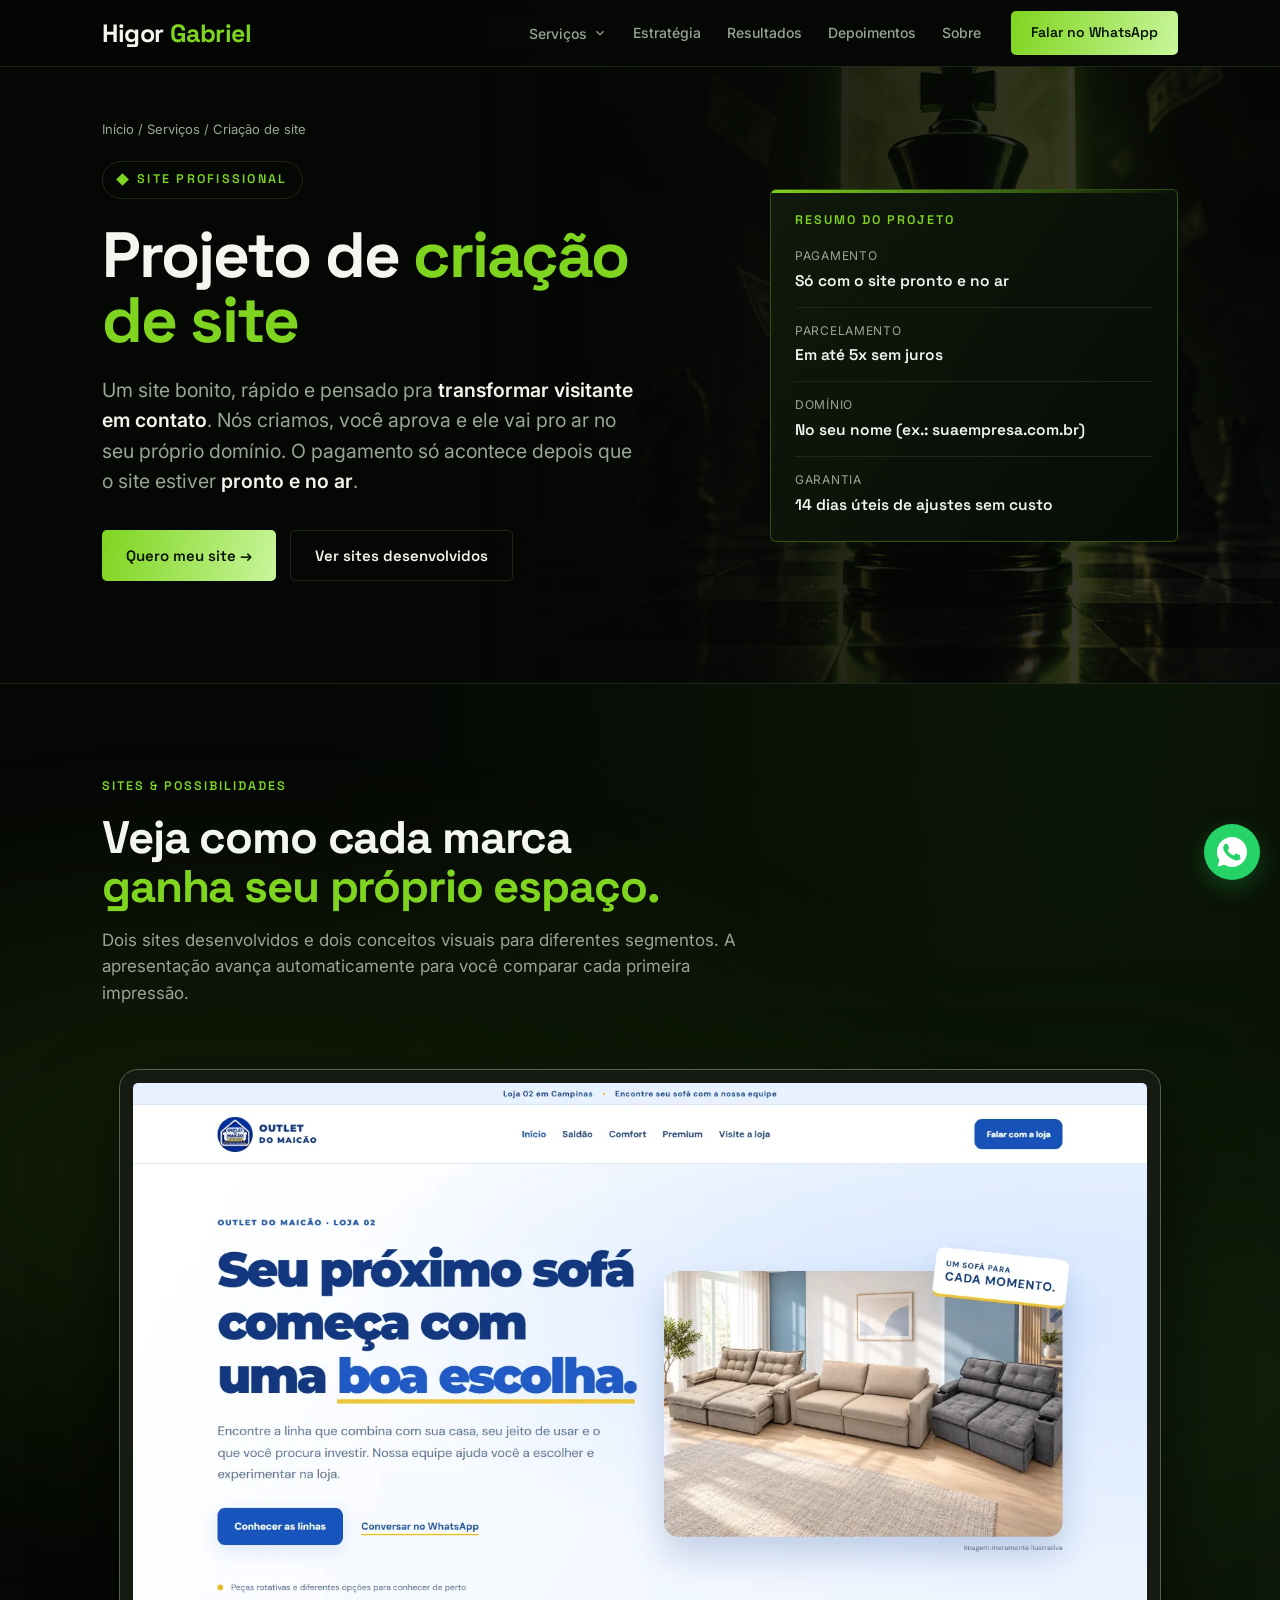
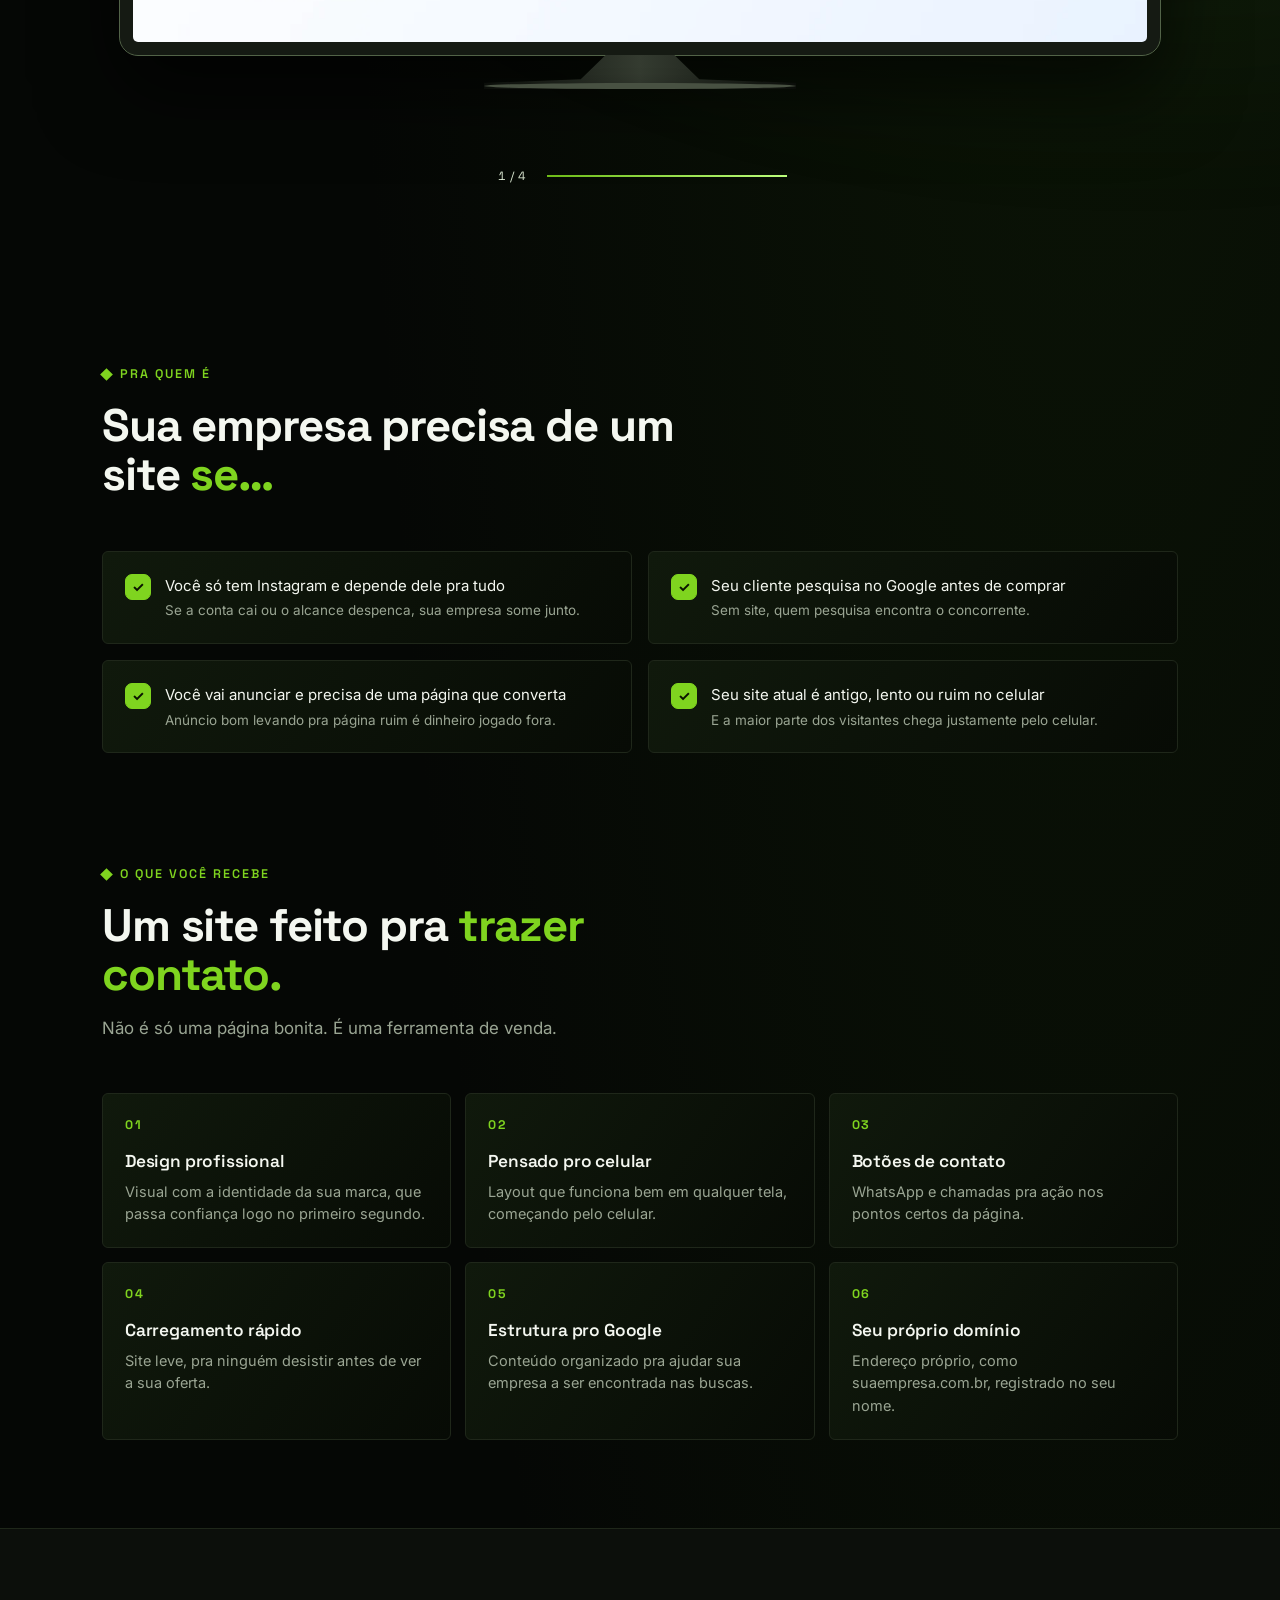
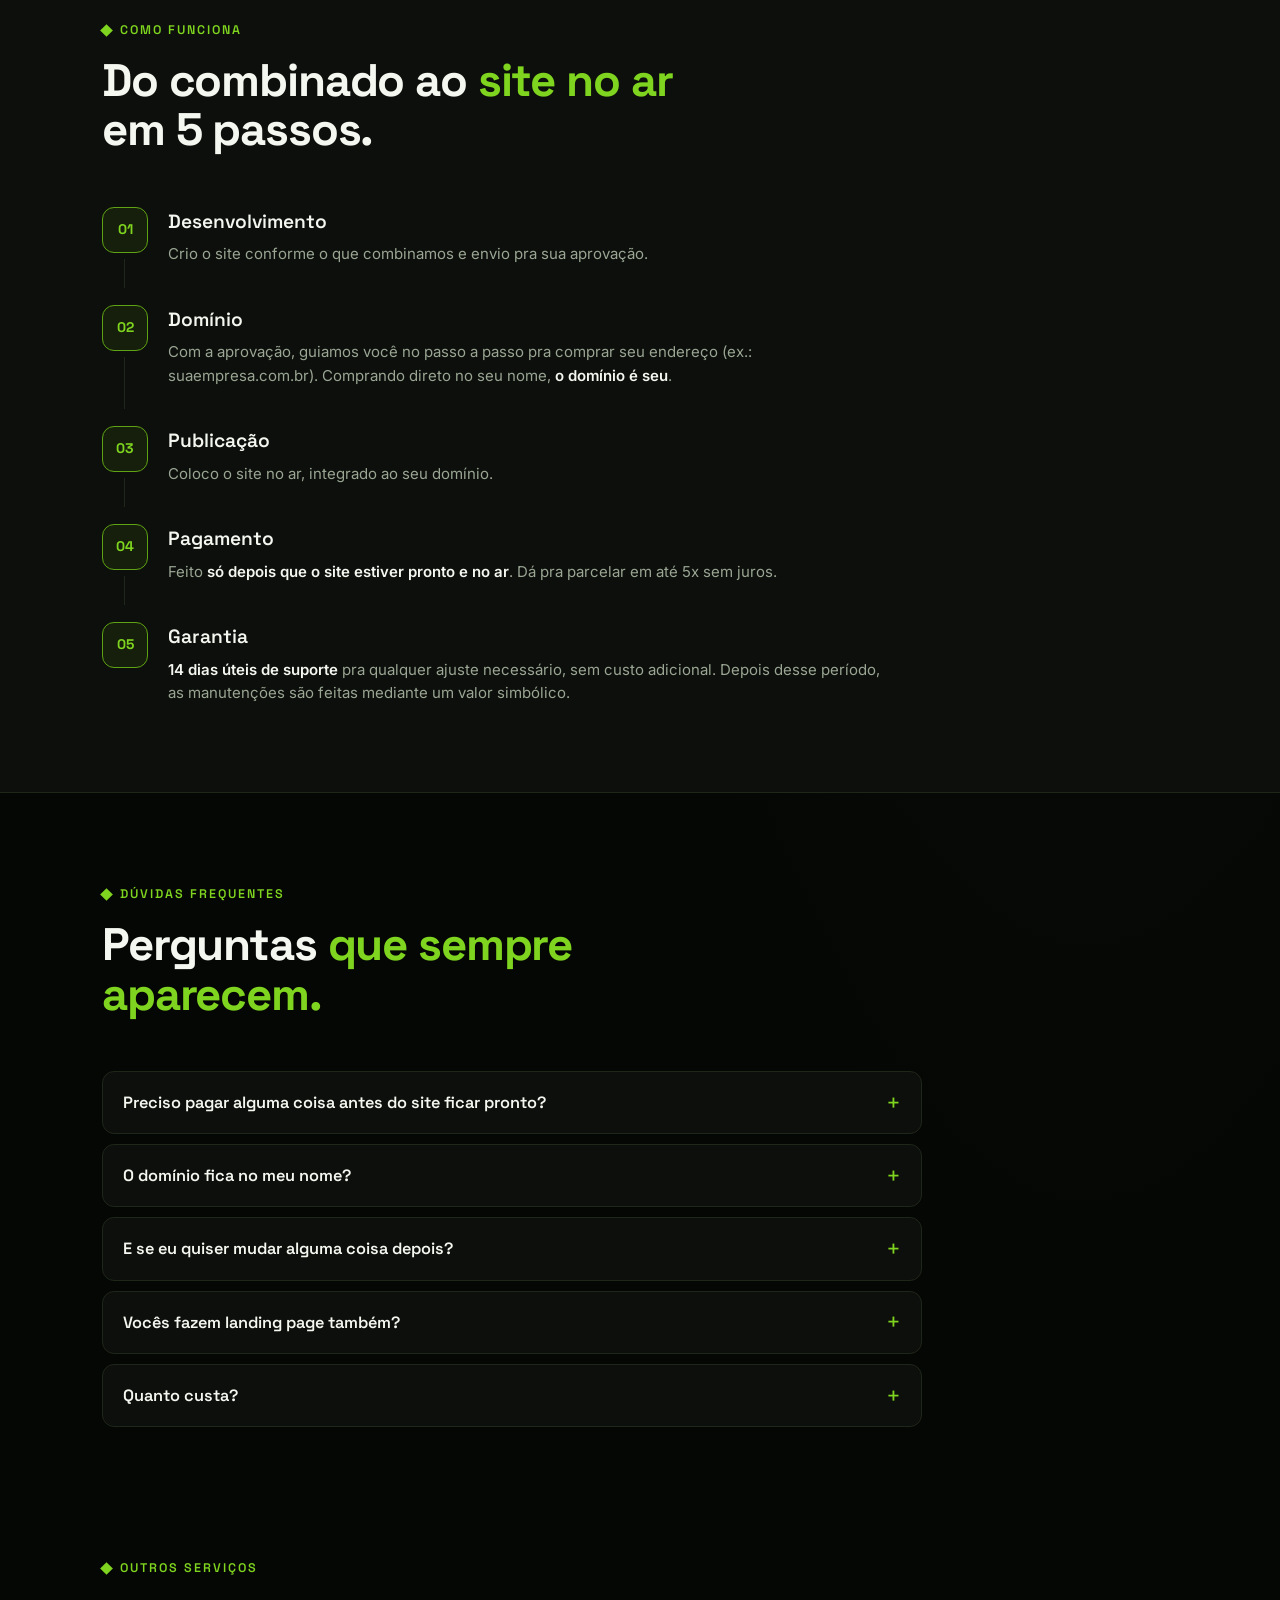
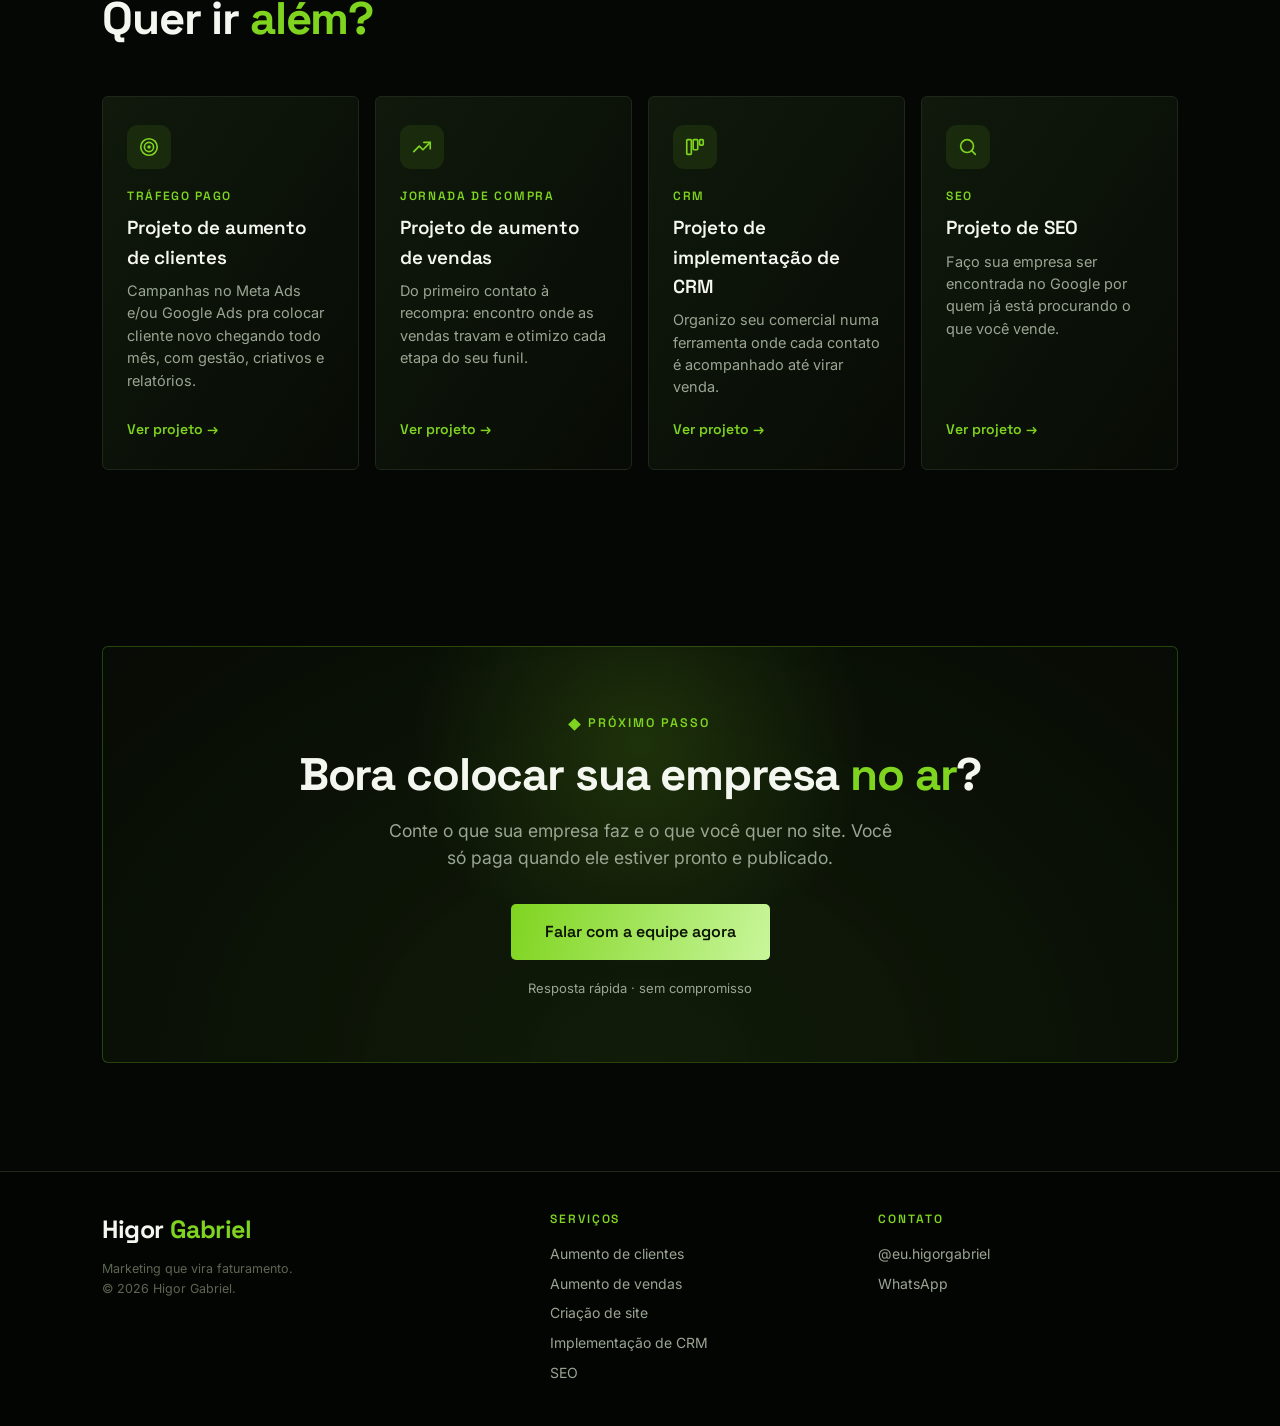
==== commit b28d52f6: "Reorganiza a home como roteiro de apresentação e adiciona ilustrações - Nova ordem: perfil de empres" ====
--- a/criacao-de-site.html
+++ b/criacao-de-site.html
@@ -44,7 +44,7 @@
       <div class="crumb"><a href="index.html">Início</a> / <a href="index.html#servicos">Serviços</a> / Criação de site</div>
       <span class="eyebrow"><span class="dmd"></span> Site profissional</span>
       <h1>Projeto de <span class="g">criação de site</span></h1>
-      <p class="sub">Um site bonito, rápido e pensado pra <b>transformar visitante em contato</b>. Eu crio, você aprova e ele vai pro ar no seu próprio domínio. O pagamento só acontece depois que o site estiver <b>pronto e no ar</b>.</p>
+      <p class="sub">Um site bonito, rápido e pensado pra <b>transformar visitante em contato</b>. Nós criamos, você aprova e ele vai pro ar no seu próprio domínio. O pagamento só acontece depois que o site estiver <b>pronto e no ar</b>.</p>
       <div class="hero-cta">
         <a class="btn btn-green" href="https://wa.me/5519998311721?text=Oi%20Higor%2C%20quero%20criar%20um%20site%20para%20a%20minha%20empresa." target="_blank" rel="noopener">Quero meu site &rarr;</a>
         <a class="btn btn-ghost" href="#sites-criados">Ver sites desenvolvidos</a>
@@ -61,7 +61,7 @@
     </aside>
   </div>
 </header>
-<section class="blk portfolio-section" id="sites-criados"><div class="wrap"><div class="sec-head"><span class="sec-tag">Sites & possibilidades</span><h2>Veja como cada marca<br><span class="g">ganha seu próprio espaço.</span></h2><p>Dois sites desenvolvidos e dois conceitos visuais para diferentes segmentos. A apresentação avança automaticamente para você comparar cada primeira impressão.</p></div><div class="portfolio-grid" aria-label="Apresentação automática de sites"><figure class="portfolio-card is-active"><button class="portfolio-preview" type="button" data-preview="img/portfolio-outlet-maicao.webp" data-name="Prévia do site" aria-label="Ampliar prévia de um site para loja de sofás"><span class="monitor-screen"><img src="img/portfolio-outlet-maicao.webp" alt="Primeira seção do site do Outlet do Maicão" loading="eager"></span><span class="monitor-stand" aria-hidden="true"></span></button></figure><figure class="portfolio-card"><button class="portfolio-preview" type="button" data-preview="img/portfolio-mape.png" data-name="Prévia do site" aria-label="Ampliar prévia de um site para materiais para casa"><span class="monitor-screen"><img src="img/portfolio-mape.png" alt="Primeira seção de um site de materiais para casa" loading="lazy"></span><span class="monitor-stand" aria-hidden="true"></span></button></figure><figure class="portfolio-card"><button class="portfolio-preview" type="button" data-preview="img/portfolio-viver-materiais.jpg" data-name="Prévia do site" aria-label="Ampliar exemplo de site para materiais de construção"><span class="monitor-screen"><img src="img/portfolio-viver-materiais.jpg" alt="Primeira seção de um site para materiais de construção" loading="lazy"></span><span class="monitor-stand" aria-hidden="true"></span></button></figure><figure class="portfolio-card"><button class="portfolio-preview" type="button" data-preview="img/portfolio-norte-auto.jpg" data-name="Prévia do site" aria-label="Ampliar exemplo de site para oficina mecânica"><span class="monitor-screen"><img src="img/portfolio-norte-auto.jpg" alt="Primeira seção de um site para oficina mecânica" loading="lazy"></span><span class="monitor-stand" aria-hidden="true"></span></button></figure></div><div class="gallery-status"><span class="gallery-position" aria-live="polite">1 / 4</span><span class="gallery-progress" aria-hidden="true"><i></i></span></div></div></section>
+<section class="blk portfolio-section" id="sites-criados"><div class="wrap"><div class="sec-head"><span class="sec-tag">Sites & possibilidades</span><h2>Veja como cada marca <br><span class="g">ganha seu próprio espaço.</span></h2><p>Dois sites desenvolvidos e dois conceitos visuais para diferentes segmentos. A apresentação avança automaticamente para você comparar cada primeira impressão.</p></div><div class="portfolio-grid" aria-label="Apresentação automática de sites"><figure class="portfolio-card is-active"><button class="portfolio-preview" type="button" data-preview="img/portfolio-outlet-maicao.webp" data-name="Prévia do site" aria-label="Ampliar prévia de um site para loja de sofás"><span class="monitor-screen"><img src="img/portfolio-outlet-maicao.webp" alt="Primeira seção do site do Outlet do Maicão" loading="eager"></span><span class="monitor-stand" aria-hidden="true"></span></button></figure><figure class="portfolio-card"><button class="portfolio-preview" type="button" data-preview="img/portfolio-mape.png" data-name="Prévia do site" aria-label="Ampliar prévia de um site para materiais para casa"><span class="monitor-screen"><img src="img/portfolio-mape.png" alt="Primeira seção de um site de materiais para casa" loading="lazy"></span><span class="monitor-stand" aria-hidden="true"></span></button></figure><figure class="portfolio-card"><button class="portfolio-preview" type="button" data-preview="img/portfolio-viver-materiais.jpg" data-name="Prévia do site" aria-label="Ampliar exemplo de site para materiais de construção"><span class="monitor-screen"><img src="img/portfolio-viver-materiais.jpg" alt="Primeira seção de um site para materiais de construção" loading="lazy"></span><span class="monitor-stand" aria-hidden="true"></span></button></figure><figure class="portfolio-card"><button class="portfolio-preview" type="button" data-preview="img/portfolio-norte-auto.jpg" data-name="Prévia do site" aria-label="Ampliar exemplo de site para oficina mecânica"><span class="monitor-screen"><img src="img/portfolio-norte-auto.jpg" alt="Primeira seção de um site para oficina mecânica" loading="lazy"></span><span class="monitor-stand" aria-hidden="true"></span></button></figure></div><div class="gallery-status"><span class="gallery-position" aria-live="polite">1 / 4</span><span class="gallery-progress" aria-hidden="true"><i></i></span></div></div></section>
 
 <section class="blk">
   <div class="wrap">
@@ -104,7 +104,7 @@
     </div>
     <ol class="flow">
       <li class="reveal"><h3>Desenvolvimento</h3><p>Crio o site conforme o que combinamos e envio pra sua aprovação.</p></li>
-      <li class="reveal"><h3>Domínio</h3><p>Com a aprovação, te guio no passo a passo pra comprar seu endereço (ex.: suaempresa.com.br). Comprando direto no seu nome, <b>o domínio é seu</b>.</p></li>
+      <li class="reveal"><h3>Domínio</h3><p>Com a aprovação, guiamos você no passo a passo pra comprar seu endereço (ex.: suaempresa.com.br). Comprando direto no seu nome, <b>o domínio é seu</b>.</p></li>
       <li class="reveal"><h3>Publicação</h3><p>Coloco o site no ar, integrado ao seu domínio.</p></li>
       <li class="reveal"><h3>Pagamento</h3><p>Feito <b>só depois que o site estiver pronto e no ar</b>. Dá pra parcelar em até 5x sem juros.</p></li>
       <li class="reveal"><h3>Garantia</h3><p><b>14 dias úteis de suporte</b> pra qualquer ajuste necessário, sem custo adicional. Depois desse período, as manutenções são feitas mediante um valor simbólico.</p></li>
@@ -119,11 +119,11 @@
       <h2>Perguntas <span class="g">que sempre aparecem.</span></h2>
     </div>
     <div class="faq">
-      <details class="reveal"><summary>Preciso pagar alguma coisa antes do site ficar pronto?</summary><p>Pelo site, não: o pagamento só acontece depois que ele estiver pronto e no ar. O domínio e a hospedagem são contratados à parte, e eu te acompanho em cada passo.</p></details>
+      <details class="reveal"><summary>Preciso pagar alguma coisa antes do site ficar pronto?</summary><p>Pelo site, não: o pagamento só acontece depois que ele estiver pronto e no ar. O domínio e a hospedagem são contratados à parte, e acompanhamos você em cada passo.</p></details>
       <details class="reveal"><summary>O domínio fica no meu nome?</summary><p>Sim. Você compra o domínio direto no seu nome, então o endereço do site é seu.</p></details>
       <details class="reveal"><summary>E se eu quiser mudar alguma coisa depois?</summary><p>Nos 14 dias úteis de garantia, qualquer ajuste necessário é feito sem custo. Depois disso, as manutenções são feitas mediante um valor simbólico.</p></details>
-      <details class="reveal"><summary>Vocês fazem landing page também?</summary><p>Sim. Se você precisa de uma página focada em uma oferta ou em uma campanha de anúncios, me conta o objetivo que eu te indico o melhor formato.</p></details>
-      <details class="reveal"><summary>Quanto custa?</summary><p>Me chama no WhatsApp que eu te passo o valor e as condições de parcelamento.</p></details>
+      <details class="reveal"><summary>Vocês fazem landing page também?</summary><p>Sim. Se você precisa de uma página focada em uma oferta ou em uma campanha de anúncios, conte o objetivo que indicamos o melhor formato.</p></details>
+      <details class="reveal"><summary>Quanto custa?</summary><p>Chama a gente no WhatsApp que passamos o valor e as condições de parcelamento.</p></details>
     </div>
   </div>
 </section>
@@ -172,8 +172,8 @@
     <div class="final-card reveal">
       <span class="sec-tag" style="justify-content:center"><span class="dmd"></span> Próximo passo</span>
       <h2>Bora colocar sua empresa <span class="g">no ar</span>?</h2>
-      <p>Me conta o que sua empresa faz e o que você quer no site. Você só paga quando ele estiver pronto e publicado.</p>
-      <a class="btn btn-green" href="https://wa.me/5519998311721?text=Oi%20Higor%2C%20quero%20criar%20um%20site%20para%20a%20minha%20empresa." target="_blank" rel="noopener">Falar com o Higor agora</a>
+      <p>Conte o que sua empresa faz e o que você quer no site. Você só paga quando ele estiver pronto e publicado.</p>
+      <a class="btn btn-green" href="https://wa.me/5519998311721?text=Oi%20Higor%2C%20quero%20criar%20um%20site%20para%20a%20minha%20empresa." target="_blank" rel="noopener">Falar com a equipe agora</a>
       <small>Resposta rápida · sem compromisso</small>
     </div>
   </div>
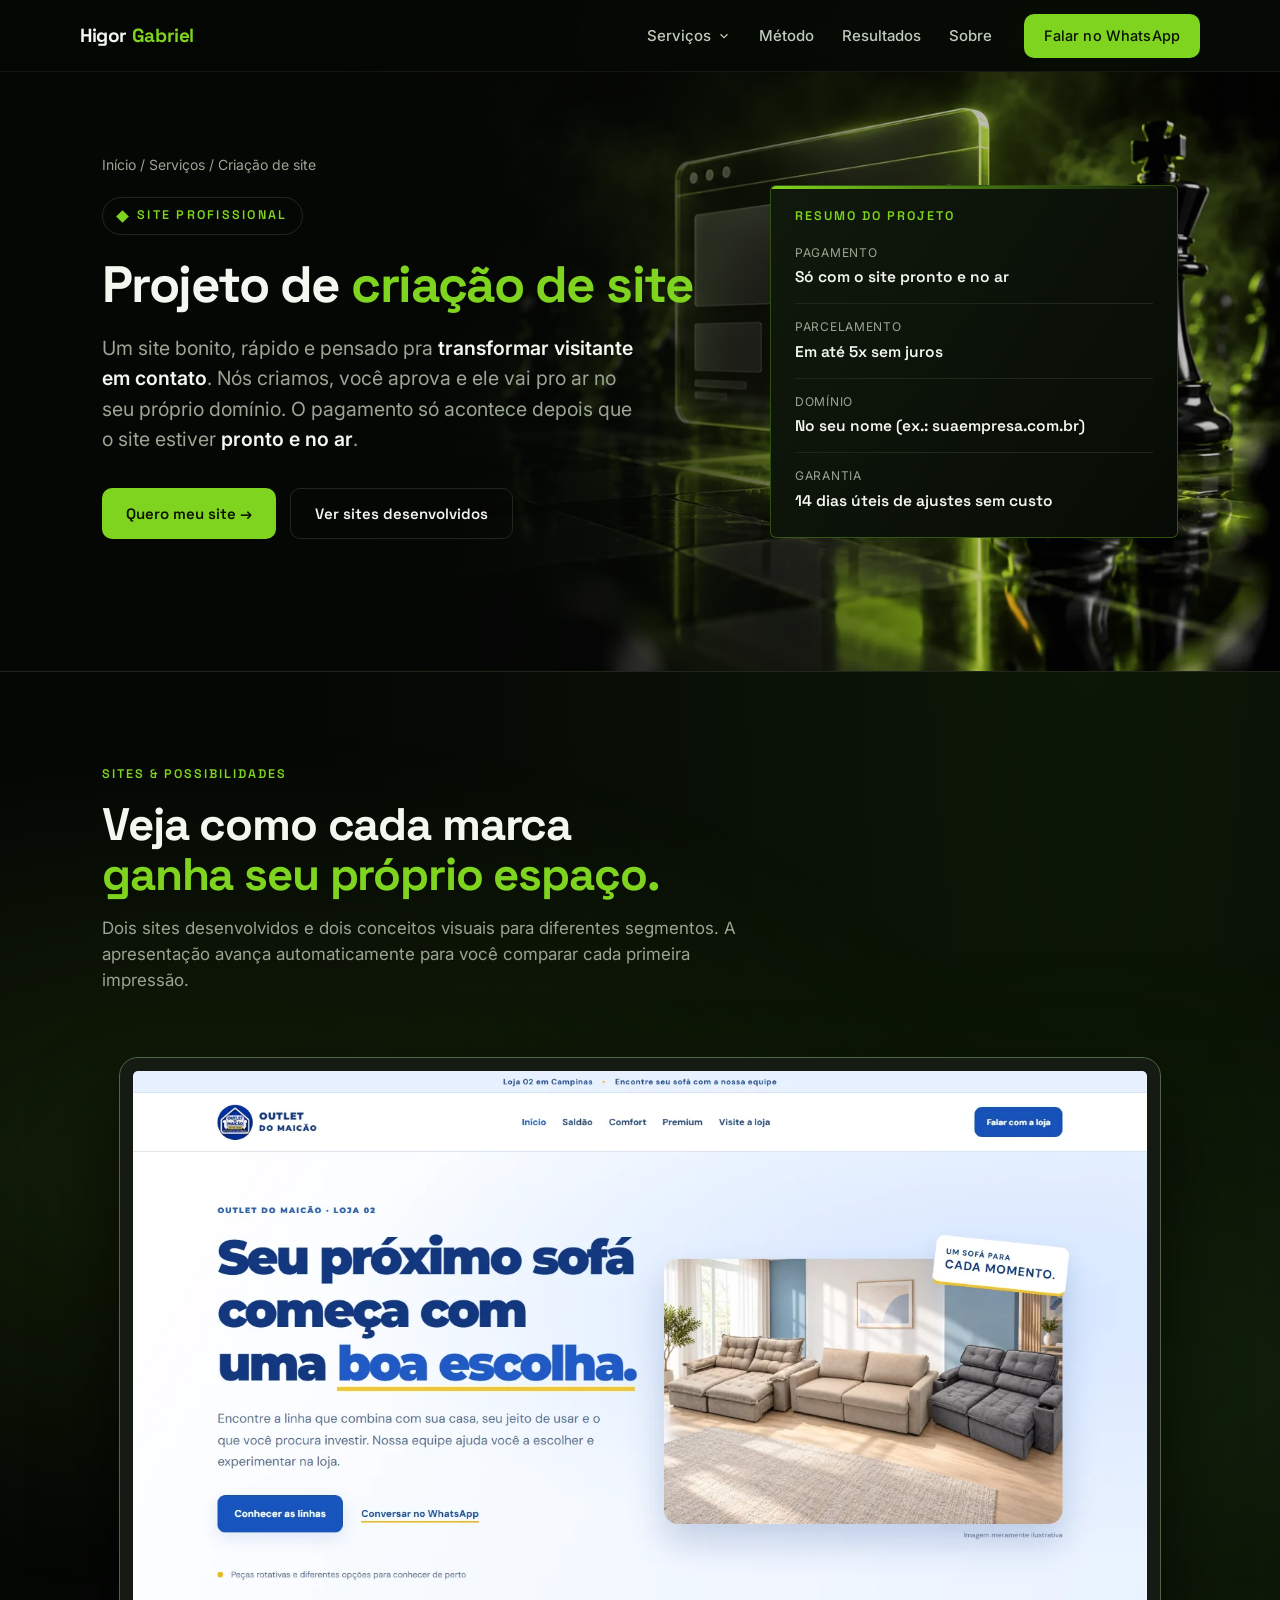
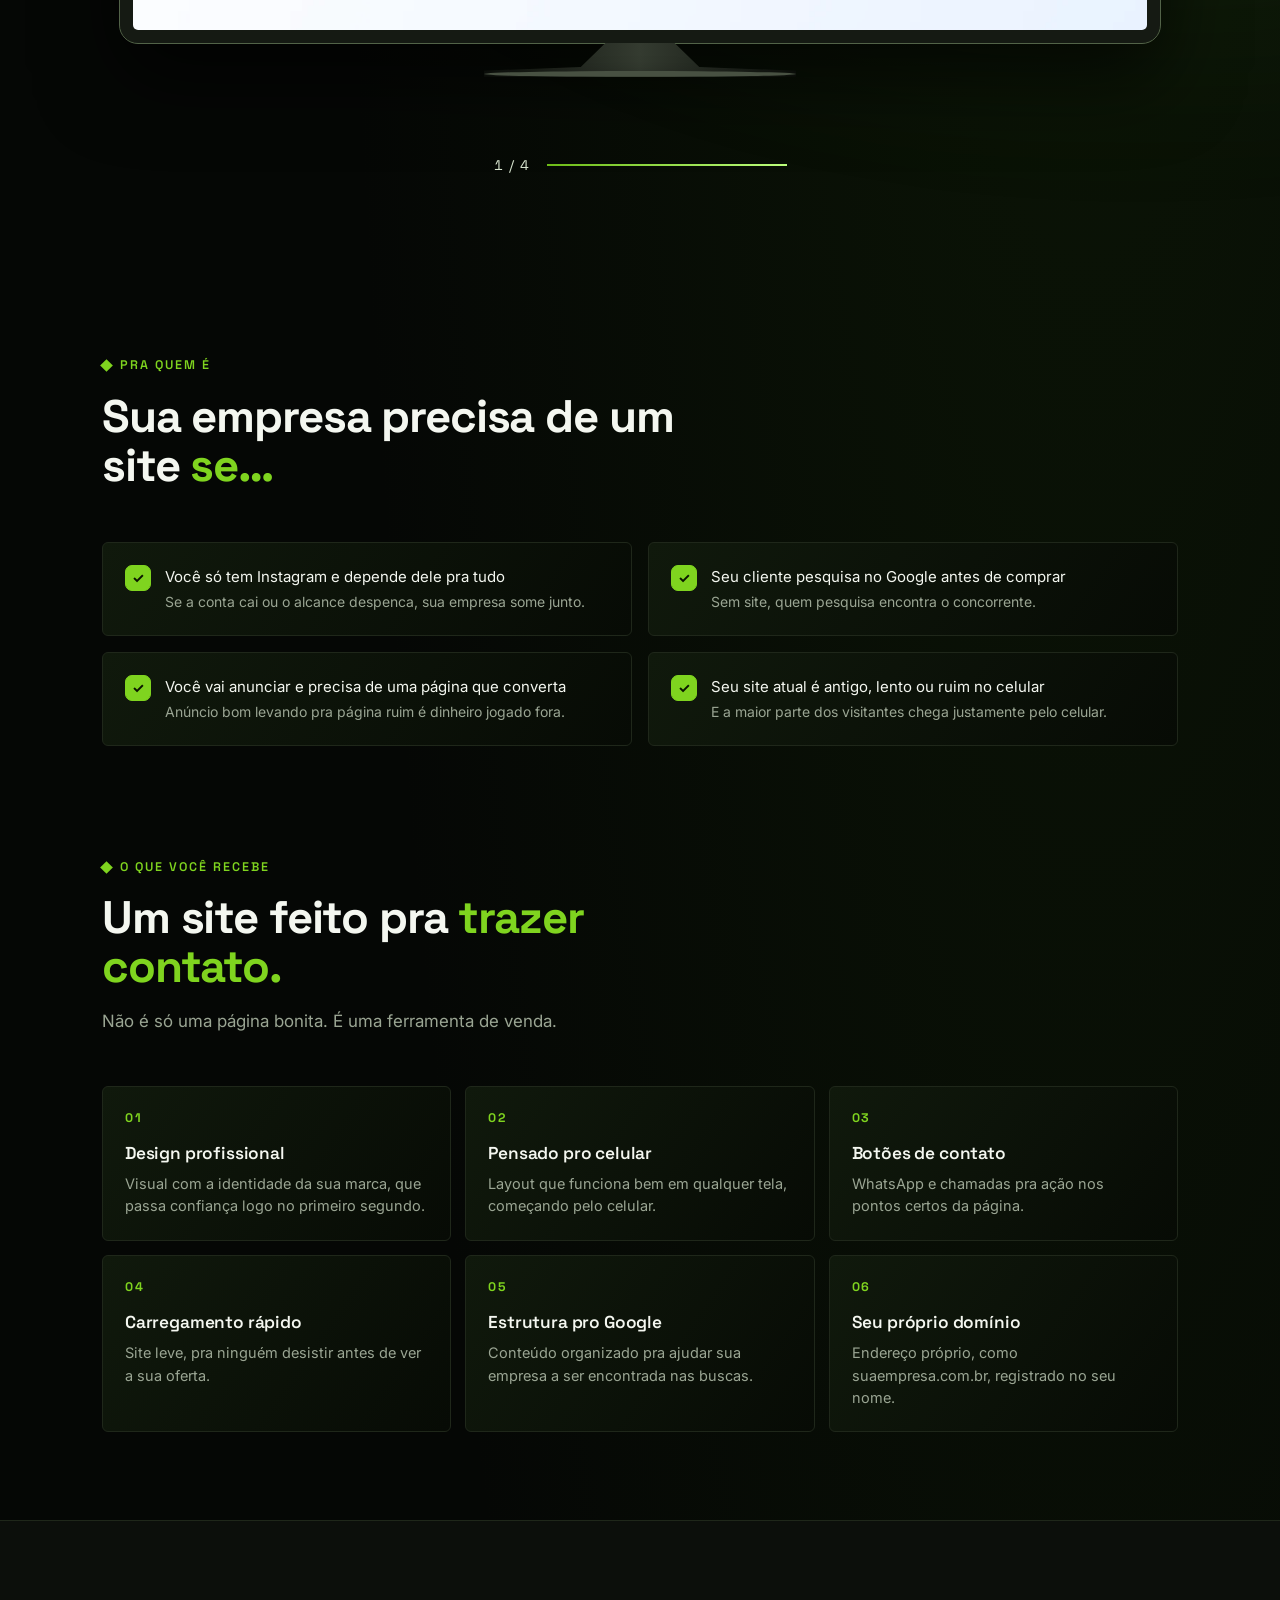
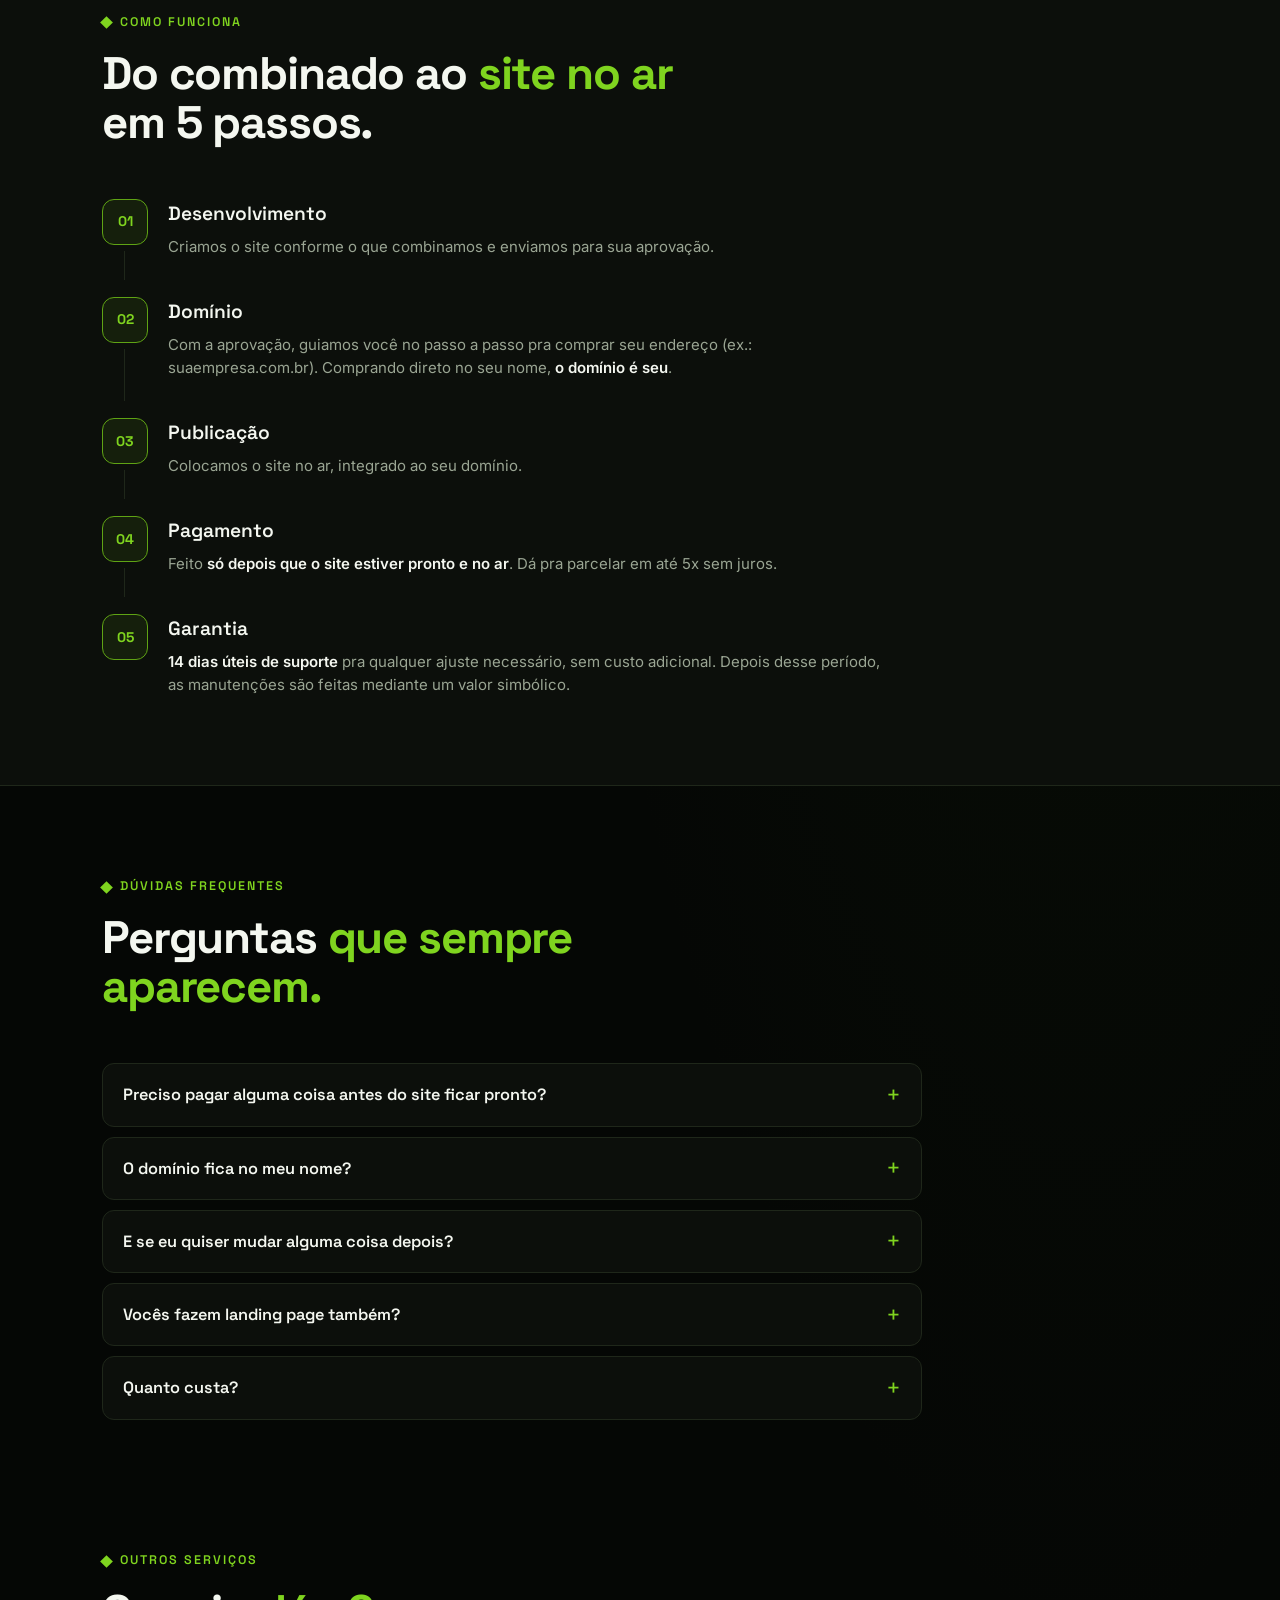
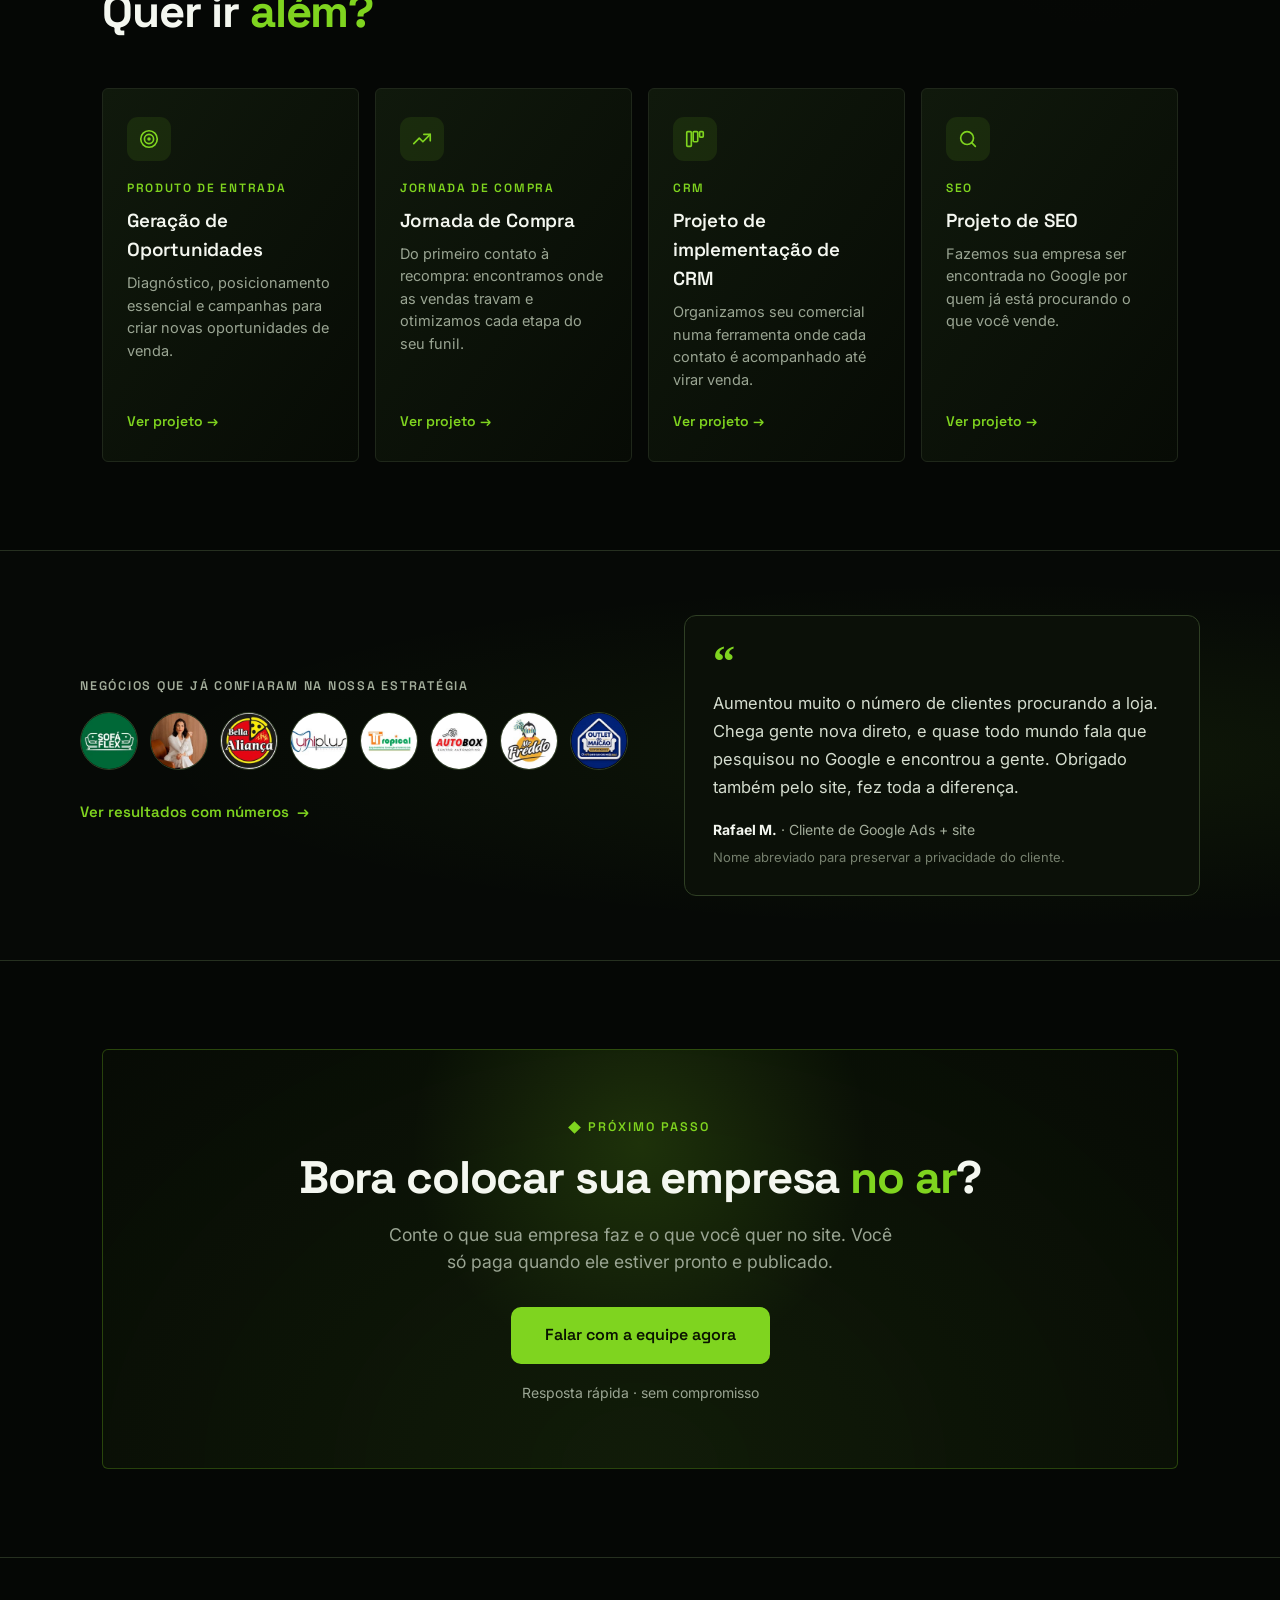
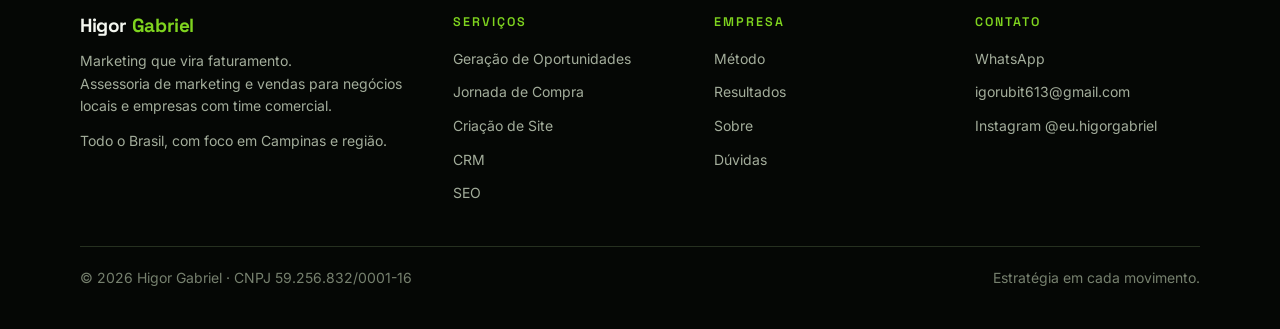
==== commit 2a141665: "Site Higor Gabriel v2 Home reorganizada em 9 blocos (dois caminhos por momento, provas com contexto)" ====
--- a/criacao-de-site.html
+++ b/criacao-de-site.html
@@ -8,37 +8,50 @@
 <link rel="preconnect" href="https://fonts.googleapis.com">
 <link rel="preconnect" href="https://fonts.gstatic.com" crossorigin>
 <link href="https://fonts.googleapis.com/css2?family=Space+Grotesk:wght@400;500;600;700&family=Inter:wght@400;500;600;700&display=swap" rel="stylesheet">
-<link rel="stylesheet" href="assets/original.css"><link rel="stylesheet" href="assets/project.css?v=5">
+<link rel="stylesheet" href="assets/original.css?v=2"><link rel="stylesheet" href="assets/project.css?v=7">
 <script src="assets/site.js" defer></script>
-</head>
+<!-- shell:head -->
+<link rel="canonical" href="https://higor-gabriel.vercel.app/criacao-de-site">
+<meta property="og:url" content="https://higor-gabriel.vercel.app/criacao-de-site">
+<meta property="og:title" content="Projeto de criação de site | Higor Gabriel">
+<meta property="og:description" content="Site profissional, rápido e feito pra converter. Você aprova, ele vai pro ar no seu domínio e o pagamento só acontece com o site pronto. 14 dias úteis de garantia.">
+<link rel="icon" href="img/favicon.svg" type="image/svg+xml">
+<meta name="theme-color" content="#050705">
+<meta property="og:type" content="website">
+<meta property="og:locale" content="pt_BR">
+<meta property="og:site_name" content="Higor Gabriel">
+<meta property="og:image" content="https://higor-gabriel.vercel.app/img/og-compartilhamento.jpg">
+<meta property="og:image:width" content="1200"><meta property="og:image:height" content="630">
+<meta name="twitter:card" content="summary_large_image">
+<link rel="stylesheet" href="assets/shell.css?v=2">
+<script src="assets/shell.js?v=2" defer></script>
+<!-- /shell:head --></head>
 <body>
 
-<nav>
-  <div class="wrap nav-in">
-    <a class="logo" href="index.html">Higor <b>Gabriel</b></a>
-    <button class="burger" type="button" aria-label="Abrir menu" aria-expanded="false" aria-controls="menu"><span></span><span></span><span></span></button>
-    <div class="menu" id="menu">
-      <div class="dd">
-        <button class="dd-btn" type="button" aria-expanded="false">Serviços <svg viewBox="0 0 24 24" aria-hidden="true"><path d="M6 9l6 6 6-6"/></svg></button>
-        <div class="dd-panel">
-          <a href="trafego-pago.html"><span class="ic"><svg viewBox="0 0 24 24" aria-hidden="true"><circle cx="12" cy="12" r="9"/><circle cx="12" cy="12" r="5"/><circle cx="12" cy="12" r="1"/></svg></span><span><b>Aumento de clientes</b><small>Tráfego pago no Meta e Google Ads</small></span></a>
-          <a href="jornada-de-compra.html"><span class="ic"><svg viewBox="0 0 24 24" aria-hidden="true"><polyline points="3 17 9 11 13 15 21 7"/><polyline points="14 7 21 7 21 14"/></svg></span><span><b>Aumento de vendas</b><small>Gestão da jornada de compra</small></span></a>
-          <a href="criacao-de-site.html" aria-current="page"><span class="ic"><svg viewBox="0 0 24 24" aria-hidden="true"><rect x="3" y="4" width="18" height="12" rx="2"/><path d="M8 20h8M12 16v4"/></svg></span><span><b>Criação de site</b><small>Site profissional feito pra converter</small></span></a>
-          <a href="crm.html"><span class="ic"><svg viewBox="0 0 24 24" aria-hidden="true"><rect x="3" y="4" width="5" height="16" rx="1"/><rect x="10" y="4" width="5" height="11" rx="1"/><rect x="17" y="4" width="4" height="6" rx="1"/></svg></span><span><b>Implementação de CRM</b><small>Comercial organizado, nenhum lead esquecido</small></span></a>
-          <a href="seo.html"><span class="ic"><svg viewBox="0 0 24 24" aria-hidden="true"><circle cx="11" cy="11" r="7"/><path d="M20 20l-4-4"/></svg></span><span><b>SEO</b><small>Apareça no Google sem pagar por clique</small></span></a>
+<!-- shell:header -->
+<a class="gh-skip" href="#conteudo">Pular para o conteúdo</a>
+<header class="gh-header">
+  <div class="gh-header-in">
+    <a class="gh-logo" href="index.html" aria-label="Higor Gabriel — início">Higor <b>Gabriel</b></a>
+    <button class="gh-burger" type="button" aria-label="Abrir menu" aria-expanded="false" aria-controls="gh-menu"><span></span><span></span><span></span></button>
+    <nav class="gh-menu" id="gh-menu" aria-label="Navegação principal">
+      <div class="gh-dd">
+        <button class="gh-dd-btn" type="button" aria-expanded="false">Serviços <svg viewBox="0 0 24 24" aria-hidden="true"><path d="M6 9l6 6 6-6"/></svg></button>
+        <div class="gh-dd-panel">
+          <a href="trafego-pago.html"><span class="gh-ic"><svg viewBox="0 0 24 24" aria-hidden="true"><circle cx="12" cy="12" r="9"/><circle cx="12" cy="12" r="5"/><circle cx="12" cy="12" r="1"/></svg></span><span><b>Geração de Oportunidades</b><small>Produto de entrada: diagnóstico, posicionamento e campanhas</small></span></a><a href="jornada-de-compra.html"><span class="gh-ic"><svg viewBox="0 0 24 24" aria-hidden="true"><polyline points="3 17 9 11 13 15 21 7"/><polyline points="14 7 21 7 21 14"/></svg></span><span><b>Jornada de Compra</b><small>Do primeiro contato à recompra</small></span></a><a href="criacao-de-site.html" aria-current="page"><span class="gh-ic"><svg viewBox="0 0 24 24" aria-hidden="true"><rect x="3" y="4" width="18" height="12" rx="2"/><path d="M8 20h8M12 16v4"/></svg></span><span><b>Criação de Site</b><small>Site profissional feito para converter</small></span></a><a href="crm.html"><span class="gh-ic"><svg viewBox="0 0 24 24" aria-hidden="true"><rect x="3" y="4" width="5" height="16" rx="1"/><rect x="10" y="4" width="5" height="11" rx="1"/><rect x="17" y="4" width="4" height="6" rx="1"/></svg></span><span><b>CRM</b><small>Comercial organizado, nenhum contato esquecido</small></span></a><a href="seo.html"><span class="gh-ic"><svg viewBox="0 0 24 24" aria-hidden="true"><circle cx="11" cy="11" r="7"/><path d="M20 20l-4-4"/></svg></span><span><b>SEO</b><small>Apareça no Google sem pagar por clique</small></span></a>
         </div>
       </div>
-      <a href="index.html#estrategia-comercial">Estratégia</a>
+      <a href="index.html#metodo">Método</a>
       <a href="index.html#resultados">Resultados</a>
-      <a href="index.html#depoimentos">Depoimentos</a>
-      <a href="index.html#sobre">Sobre</a>
-      <a class="btn btn-green menu-cta" href="https://wa.me/5519998311721?text=Oi%20Higor%2C%20quero%20saber%20como%20vender%20mais%20com%20marketing." target="_blank" rel="noopener">Falar no WhatsApp</a>
-    </div>
-  </div>
-</nav>
-
-<main>
-<header class="pg-hero">
+      <a href="index.html#equipe">Sobre</a>
+      <a class="gh-btn gh-btn-green" href="https://wa.me/5519998311721?text=Oi%20Higor%2C%20vim%20pelo%20site%20e%20quero%20um%20site%20para%20minha%20empresa." target="_blank" rel="noopener">Falar no WhatsApp</a>
+    </nav>
+  </div>
+</header>
+<!-- /shell:header -->
+
+<main id="conteudo">
+<header class="pg-hero h-site">
   <div class="wrap pg-hero-grid">
     <div>
       <div class="crumb"><a href="index.html">Início</a> / <a href="index.html#servicos">Serviços</a> / Criação de site</div>
@@ -61,7 +74,7 @@
     </aside>
   </div>
 </header>
-<section class="blk portfolio-section" id="sites-criados"><div class="wrap"><div class="sec-head"><span class="sec-tag">Sites & possibilidades</span><h2>Veja como cada marca <br><span class="g">ganha seu próprio espaço.</span></h2><p>Dois sites desenvolvidos e dois conceitos visuais para diferentes segmentos. A apresentação avança automaticamente para você comparar cada primeira impressão.</p></div><div class="portfolio-grid" aria-label="Apresentação automática de sites"><figure class="portfolio-card is-active"><button class="portfolio-preview" type="button" data-preview="img/portfolio-outlet-maicao.webp" data-name="Prévia do site" aria-label="Ampliar prévia de um site para loja de sofás"><span class="monitor-screen"><img src="img/portfolio-outlet-maicao.webp" alt="Primeira seção do site do Outlet do Maicão" loading="eager"></span><span class="monitor-stand" aria-hidden="true"></span></button></figure><figure class="portfolio-card"><button class="portfolio-preview" type="button" data-preview="img/portfolio-mape.png" data-name="Prévia do site" aria-label="Ampliar prévia de um site para materiais para casa"><span class="monitor-screen"><img src="img/portfolio-mape.png" alt="Primeira seção de um site de materiais para casa" loading="lazy"></span><span class="monitor-stand" aria-hidden="true"></span></button></figure><figure class="portfolio-card"><button class="portfolio-preview" type="button" data-preview="img/portfolio-viver-materiais.jpg" data-name="Prévia do site" aria-label="Ampliar exemplo de site para materiais de construção"><span class="monitor-screen"><img src="img/portfolio-viver-materiais.jpg" alt="Primeira seção de um site para materiais de construção" loading="lazy"></span><span class="monitor-stand" aria-hidden="true"></span></button></figure><figure class="portfolio-card"><button class="portfolio-preview" type="button" data-preview="img/portfolio-norte-auto.jpg" data-name="Prévia do site" aria-label="Ampliar exemplo de site para oficina mecânica"><span class="monitor-screen"><img src="img/portfolio-norte-auto.jpg" alt="Primeira seção de um site para oficina mecânica" loading="lazy"></span><span class="monitor-stand" aria-hidden="true"></span></button></figure></div><div class="gallery-status"><span class="gallery-position" aria-live="polite">1 / 4</span><span class="gallery-progress" aria-hidden="true"><i></i></span></div></div></section>
+<section class="blk portfolio-section" id="sites-criados"><div class="wrap"><div class="sec-head"><span class="sec-tag">Sites & possibilidades</span><h2>Veja como cada marca <br><span class="g">ganha seu próprio espaço.</span></h2><p>Dois sites desenvolvidos e dois conceitos visuais para diferentes segmentos. <span class="pf-auto">A apresentação avança automaticamente para você comparar cada primeira impressão.</span><span class="pf-static">Toque em cada site para ver a página inteira.</span></p></div><div class="portfolio-grid" aria-label="Apresentação automática de sites"><figure class="portfolio-card is-active"><button class="portfolio-preview" type="button" data-preview="img/portfolio-outlet-maicao.webp" data-name="Prévia do site" aria-label="Ampliar prévia de um site para loja de sofás"><span class="monitor-screen"><img src="img/portfolio-outlet-maicao.webp" alt="Primeira seção do site do Outlet do Maicão" loading="eager"></span><span class="monitor-stand" aria-hidden="true"></span></button></figure><figure class="portfolio-card"><button class="portfolio-preview" type="button" data-preview="img/portfolio-mape.webp" data-name="Prévia do site" aria-label="Ampliar prévia de um site para materiais para casa"><span class="monitor-screen"><img src="img/portfolio-mape.webp" alt="Primeira seção de um site de materiais para casa" loading="lazy"></span><span class="monitor-stand" aria-hidden="true"></span></button></figure><figure class="portfolio-card"><button class="portfolio-preview" type="button" data-preview="img/portfolio-viver-materiais.jpg" data-name="Prévia do site" aria-label="Ampliar exemplo de site para materiais de construção"><span class="monitor-screen"><img src="img/portfolio-viver-materiais.jpg" alt="Primeira seção de um site para materiais de construção" loading="lazy"></span><span class="monitor-stand" aria-hidden="true"></span></button></figure><figure class="portfolio-card"><button class="portfolio-preview" type="button" data-preview="img/portfolio-norte-auto.jpg" data-name="Prévia do site" aria-label="Ampliar exemplo de site para oficina mecânica"><span class="monitor-screen"><img src="img/portfolio-norte-auto.jpg" alt="Primeira seção de um site para oficina mecânica" loading="lazy"></span><span class="monitor-stand" aria-hidden="true"></span></button></figure></div><div class="gallery-status"><span class="gallery-position" aria-live="polite">1 / 4</span><span class="gallery-progress" aria-hidden="true"><i></i></span></div></div></section>
 
 <section class="blk">
   <div class="wrap">
@@ -103,9 +116,9 @@
       <h2>Do combinado ao <span class="g">site no ar</span> em 5 passos.</h2>
     </div>
     <ol class="flow">
-      <li class="reveal"><h3>Desenvolvimento</h3><p>Crio o site conforme o que combinamos e envio pra sua aprovação.</p></li>
+      <li class="reveal"><h3>Desenvolvimento</h3><p>Criamos o site conforme o que combinamos e enviamos para sua aprovação.</p></li>
       <li class="reveal"><h3>Domínio</h3><p>Com a aprovação, guiamos você no passo a passo pra comprar seu endereço (ex.: suaempresa.com.br). Comprando direto no seu nome, <b>o domínio é seu</b>.</p></li>
-      <li class="reveal"><h3>Publicação</h3><p>Coloco o site no ar, integrado ao seu domínio.</p></li>
+      <li class="reveal"><h3>Publicação</h3><p>Colocamos o site no ar, integrado ao seu domínio.</p></li>
       <li class="reveal"><h3>Pagamento</h3><p>Feito <b>só depois que o site estiver pronto e no ar</b>. Dá pra parcelar em até 5x sem juros.</p></li>
       <li class="reveal"><h3>Garantia</h3><p><b>14 dias úteis de suporte</b> pra qualquer ajuste necessário, sem custo adicional. Depois desse período, as manutenções são feitas mediante um valor simbólico.</p></li>
     </ol>
@@ -137,37 +150,44 @@
     <div class="svc-grid x4">
       <a class="svc svc-link reveal" href="trafego-pago.html">
         <div class="ic"><svg viewBox="0 0 24 24" aria-hidden="true"><circle cx="12" cy="12" r="9"/><circle cx="12" cy="12" r="5"/><circle cx="12" cy="12" r="1"/></svg></div>
-        <span class="kicker">Tráfego pago</span>
-        <h3>Projeto de aumento de clientes</h3>
-        <p>Campanhas no Meta Ads e/ou Google Ads pra colocar cliente novo chegando todo mês, com gestão, criativos e relatórios.</p>
+        <span class="kicker">Produto de entrada</span>
+        <h3>Geração de Oportunidades</h3>
+        <p>Diagnóstico, posicionamento essencial e campanhas para criar novas oportunidades de venda.</p>
         <span class="more">Ver projeto &rarr;</span>
       </a>
       <a class="svc svc-link reveal" href="jornada-de-compra.html">
         <div class="ic"><svg viewBox="0 0 24 24" aria-hidden="true"><polyline points="3 17 9 11 13 15 21 7"/><polyline points="14 7 21 7 21 14"/></svg></div>
         <span class="kicker">Jornada de compra</span>
-        <h3>Projeto de aumento de vendas</h3>
-        <p>Do primeiro contato à recompra: encontro onde as vendas travam e otimizo cada etapa do seu funil.</p>
+        <h3>Jornada de Compra</h3>
+        <p>Do primeiro contato à recompra: encontramos onde as vendas travam e otimizamos cada etapa do seu funil.</p>
         <span class="more">Ver projeto &rarr;</span>
       </a>
       <a class="svc svc-link reveal" href="crm.html">
         <div class="ic"><svg viewBox="0 0 24 24" aria-hidden="true"><rect x="3" y="4" width="5" height="16" rx="1"/><rect x="10" y="4" width="5" height="11" rx="1"/><rect x="17" y="4" width="4" height="6" rx="1"/></svg></div>
         <span class="kicker">CRM</span>
         <h3>Projeto de implementação de CRM</h3>
-        <p>Organizo seu comercial numa ferramenta onde cada contato é acompanhado até virar venda.</p>
+        <p>Organizamos seu comercial numa ferramenta onde cada contato é acompanhado até virar venda.</p>
         <span class="more">Ver projeto &rarr;</span>
       </a>
       <a class="svc svc-link reveal" href="seo.html">
         <div class="ic"><svg viewBox="0 0 24 24" aria-hidden="true"><circle cx="11" cy="11" r="7"/><path d="M20 20l-4-4"/></svg></div>
         <span class="kicker">SEO</span>
         <h3>Projeto de SEO</h3>
-        <p>Faço sua empresa ser encontrada no Google por quem já está procurando o que você vende.</p>
-        <span class="more">Ver projeto &rarr;</span>
-      </a>
-    </div>
-  </div>
-</section>
-
-<section class="blk final" id="contato">
+        <p>Fazemos sua empresa ser encontrada no Google por quem já está procurando o que você vende.</p>
+        <span class="more">Ver projeto &rarr;</span>
+      </a>
+    </div>
+  </div>
+</section>
+
+<!-- shell:prova -->
+<section class="gh-proof" aria-labelledby="gh-proof-t">
+  <div class="gh-proof-in">
+    <div class="gh-proof-logos"><h2 id="gh-proof-t">Negócios que já confiaram na nossa estratégia</h2><ul><li><img src="img/clientes/sofaflex_sorocaba.jpg" alt="Sofá Flex Sorocaba" title="Sofá Flex Sorocaba" width="150" height="150" loading="lazy" decoding="async"></li><li><img src="img/clientes/clinicaclaramalheiro.jpg" alt="Clínica Clara Malheiro" title="Clínica Clara Malheiro" width="150" height="150" loading="lazy" decoding="async"></li><li><img src="img/clientes/pizzariabellaalianca.jpg" alt="Pizzaria Bella Aliança" title="Pizzaria Bella Aliança" width="150" height="150" loading="lazy" decoding="async"></li><li><img src="img/clientes/uniplusodontologia.jpg" alt="Uniplus Odontologia" title="Uniplus Odontologia" width="150" height="150" loading="lazy" decoding="async"></li><li><img src="img/clientes/tropical_imobiliaria.jpg" alt="Tropical Imobiliária" title="Tropical Imobiliária" width="150" height="150" loading="lazy" decoding="async"></li><li><img src="img/clientes/autobox-oficina.jpg" alt="Autobox" title="Autobox" width="150" height="150" loading="lazy" decoding="async"></li><li><img src="img/clientes/mrfreddosorvetes.jpg" alt="Mr. Freddo Sorvetes" title="Mr. Freddo Sorvetes" width="150" height="150" loading="lazy" decoding="async"></li><li><img src="img/clientes/outlet-domaicao_02.jpg" alt="Outlet do Maicão" title="Outlet do Maicão" width="150" height="150" loading="lazy" decoding="async"></li></ul><a href="index.html#resultados">Ver resultados com números <span aria-hidden="true">→</span></a></div>
+    <figure class="gh-proof-quote"><blockquote>Aumentou muito o número de clientes procurando a loja. Chega gente nova direto, e quase todo mundo fala que pesquisou no Google e encontrou a gente. Obrigado também pelo site, fez toda a diferença.</blockquote><figcaption><strong>Rafael M.</strong> · Cliente de Google Ads + site<small>Nome abreviado para preservar a privacidade do cliente.</small></figcaption></figure>
+  </div>
+</section>
+<!-- /shell:prova --><section class="blk final" id="contato" data-hide-wa>
   <div class="wrap">
     <div class="final-card reveal">
       <span class="sec-tag" style="justify-content:center"><span class="dmd"></span> Próximo passo</span>
@@ -180,32 +200,22 @@
 </section>
 </main>
 
-<footer>
-  <div class="wrap foot-grid">
+<!-- shell:footer -->
+<footer class="gh-footer">
+  <div class="gh-footer-in">
     <div>
-      <a class="logo" href="index.html">Higor <b>Gabriel</b></a>
-      <div class="foot-copy">Marketing que vira faturamento.<br>© 2026 Higor Gabriel.</div>
-    </div>
-    <div class="foot-col">
-      <h5>Serviços</h5>
-      <a href="trafego-pago.html">Aumento de clientes</a>
-      <a href="jornada-de-compra.html">Aumento de vendas</a>
-      <a href="criacao-de-site.html">Criação de site</a>
-      <a href="crm.html">Implementação de CRM</a>
-      <a href="seo.html">SEO</a>
-    </div>
-    <div class="foot-col">
-      <h5>Contato</h5>
-      <a href="https://instagram.com/eu.higorgabriel" target="_blank" rel="noopener">@eu.higorgabriel</a>
-      <a href="https://wa.me/5519998311721" target="_blank" rel="noopener">WhatsApp</a>
-    </div>
-  </div>
+      <a class="gh-logo" href="index.html" aria-label="Higor Gabriel — início">Higor <b>Gabriel</b></a>
+      <p>Marketing que vira faturamento.<br>Assessoria de marketing e vendas para negócios locais e empresas com time comercial.</p><p>Todo o Brasil, com foco em Campinas e região.</p>
+    </div>
+    <nav aria-label="Serviços"><h2>Serviços</h2><a href="trafego-pago.html">Geração de Oportunidades</a><a href="jornada-de-compra.html">Jornada de Compra</a><a href="criacao-de-site.html">Criação de Site</a><a href="crm.html">CRM</a><a href="seo.html">SEO</a></nav>
+    <nav aria-label="Empresa"><h2>Empresa</h2><a href="index.html#metodo">Método</a><a href="index.html#resultados">Resultados</a><a href="index.html#equipe">Sobre</a><a href="index.html#duvidas">Dúvidas</a></nav>
+    <div class="gh-foot-col"><h2>Contato</h2><a href="https://wa.me/5519998311721?text=Oi%20Higor%2C%20vim%20pelo%20site%20e%20quero%20um%20contato." target="_blank" rel="noopener">WhatsApp</a><a href="mailto:igorubit613@gmail.com">igorubit613@gmail.com</a><a href="https://instagram.com/eu.higorgabriel" target="_blank" rel="noopener">Instagram @eu.higorgabriel</a></div>
+  </div>
+  <div class="gh-legal"><span>© 2026 Higor Gabriel · CNPJ 59.256.832/0001-16</span><span>Estratégia em cada movimento.</span></div>
 </footer>
-
-<a class="wa" href="https://wa.me/5519998311721?text=Oi%20Higor%2C%20quero%20vender%20mais%20com%20marketing." target="_blank" rel="noopener" aria-label="WhatsApp">
-  <svg viewBox="0 0 32 32"><path d="M16.003 0h-.006C7.164 0 0 7.164 0 16c0 3.084.87 5.97 2.383 8.43L.826 31.5l7.24-1.897A15.9 15.9 0 0 0 16.003 32C24.84 32 32 24.836 32 16S24.84 0 16.003 0zm9.36 22.593c-.388 1.095-1.927 2.003-3.155 2.269-.84.18-1.936.323-5.632-1.21-4.727-1.958-7.77-6.762-8.007-7.074-.227-.312-1.91-2.543-1.91-4.85 0-2.31 1.174-3.443 1.647-3.926.388-.397.98-.577 1.548-.577.184 0 .35.01.5.017.442.02.664.045.956.744.363.877 1.25 3.037 1.356 3.257.108.22.216.518.067.83-.14.31-.263.448-.483.7-.22.25-.43.442-.65.71-.2.234-.427.487-.173.926.254.43 1.13 1.86 2.425 3.014 1.672 1.49 3.06 1.953 3.548 2.156.363.15.79.114 1.056-.173.335-.363.744-.964 1.16-1.556.294-.42.665-.472 1.056-.323.4.14 2.522 1.19 2.955 1.406.432.216.716.32.822.5.106.18.106 1.03-.283 2.126z"/></svg>
-</a>
-
-<dialog class="portfolio-dialog" aria-labelledby="preview-title"><div class="preview-toolbar"><h2 id="preview-title">Site desenvolvido</h2><button type="button" class="preview-close" aria-label="Fechar apresentação">×</button></div><div class="preview-scroll"><img alt=""></div></dialog><script src="assets/portfolio.js?v=2" defer></script></body>
+<a class="gh-wa" href="https://wa.me/5519998311721?text=Oi%20Higor%2C%20estou%20no%20site%20na%20p%C3%A1gina%20de%20Cria%C3%A7%C3%A3o%20de%20Site%20e%20tenho%20uma%20d%C3%BAvida." target="_blank" rel="noopener" aria-label="Conversar no WhatsApp"><svg aria-hidden="true" viewBox="0 0 32 32"><path d="M16.003 0h-.006C7.164 0 0 7.164 0 16c0 3.084.87 5.97 2.383 8.43L.826 31.5l7.24-1.897A15.9 15.9 0 0 0 16.003 32C24.84 32 32 24.836 32 16S24.84 0 16.003 0zm9.36 22.593c-.388 1.095-1.927 2.003-3.155 2.269-.84.18-1.936.323-5.632-1.21-4.727-1.958-7.77-6.762-8.007-7.074-.227-.312-1.91-2.543-1.91-4.85 0-2.31 1.174-3.443 1.647-3.926.388-.397.98-.577 1.548-.577.184 0 .35.01.5.017.442.02.664.045.956.744.363.877 1.25 3.037 1.356 3.257.108.22.216.518.067.83-.14.31-.263.448-.483.7-.22.25-.43.442-.65.71-.2.234-.427.487-.173.926.254.43 1.13 1.86 2.425 3.014 1.672 1.49 3.06 1.953 3.548 2.156.363.15.79.114 1.056-.173.335-.363.744-.964 1.16-1.556.294-.42.665-.472 1.056-.323.4.14 2.522 1.19 2.955 1.406.432.216.716.32.822.5.106.18.106 1.03-.283 2.126z"/></svg></a>
+<!-- /shell:footer -->
+
+<dialog class="portfolio-dialog" aria-labelledby="preview-title"><div class="preview-toolbar"><h2 id="preview-title">Site desenvolvido</h2><button type="button" class="preview-close" aria-label="Fechar apresentação">×</button></div><div class="preview-scroll"><img alt=""></div></dialog><script src="assets/portfolio.js?v=3" defer></script></body>
 </html>
-
+
--- a/assets/original.css
+++ b/assets/original.css
@@ -33,7 +33,7 @@
 .dmd{display:inline-block;width:9px;height:9px;background:var(--green);transform:rotate(45deg);vertical-align:middle}
 
 /* ---------- NAV ---------- */
-nav{position:sticky;top:0;z-index:50;backdrop-filter:blur(10px);
+nav.legacy-nav{position:sticky;top:0;z-index:50;backdrop-filter:blur(10px);
   background:linear-gradient(to bottom,rgba(5,7,5,.92),rgba(5,7,5,.55));border-bottom:1px solid var(--line)}
 .nav-in{display:flex;align-items:center;justify-content:space-between;height:66px}
 .logo{display:flex;align-items:center;gap:10px;font-family:var(--disp);font-weight:700;font-size:19px;letter-spacing:-.02em}
@@ -59,7 +59,7 @@
 .sub{font-size:clamp(1.02rem,2.3vw,1.22rem);color:var(--muted);max-width:540px;margin-bottom:34px}
 .sub b{color:var(--white);font-weight:600}
 .hero-cta{display:flex;flex-wrap:wrap;gap:14px;margin-bottom:30px}
-.hero-trust{display:flex;align-items:center;gap:14px;font-size:13.5px;color:var(--muted)}
+.hero-trust{display:flex;align-items:center;gap:14px;font-size:14px;color:var(--muted)}
 .hero-trust b{color:var(--green);font-family:var(--disp)}
 
 .hero-media{position:relative;justify-self:center}
@@ -70,7 +70,7 @@
 .badge-float{position:absolute;left:-6px;bottom:26px;background:var(--panel);border:1px solid var(--line);
   border-left:3px solid var(--green);border-radius:12px;padding:14px 18px;box-shadow:0 20px 40px -14px rgba(0,0,0,.8)}
 .badge-float .num{font-family:var(--disp);font-weight:700;font-size:1.5rem;color:var(--green);line-height:1}
-.badge-float .lbl{font-size:11.5px;color:var(--muted);letter-spacing:.04em;margin-top:4px}
+.badge-float .lbl{font-size:14px;color:var(--muted);letter-spacing:.04em;margin-top:4px}
 
 /* ---------- STAT BAR ---------- */
 .stats{border-top:1px solid var(--line);border-bottom:1px solid var(--line);
@@ -101,7 +101,7 @@
 .prob .x{flex:none;width:26px;height:26px;border-radius:7px;background:rgba(127,212,31,.08);
   border:1px solid var(--line);color:var(--green);display:grid;place-items:center;font-weight:700;font-size:15px}
 .prob p{font-size:15px;color:var(--white)}
-.prob p span{color:var(--muted);display:block;margin-top:3px;font-size:13.5px}
+.prob p span{color:var(--muted);display:block;margin-top:3px;font-size:14px}
 
 /* ---------- SERVICES ---------- */
 .svc-grid{display:grid;grid-template-columns:1fr;gap:16px}
@@ -134,7 +134,7 @@
 .about-media{justify-self:center;position:relative}
 .about-media .tag{position:absolute;bottom:18px;left:18px;background:rgba(5,7,5,.85);
   backdrop-filter:blur(6px);border:1px solid var(--line);border-radius:10px;padding:9px 14px;
-  font-family:var(--disp);font-weight:600;font-size:13px}
+  font-family:var(--disp);font-weight:600;font-size:14px}
 .about-media .tag b{color:var(--green)}
 .about-body h2{margin-bottom:20px}
 .about-body p{color:var(--muted);font-size:1.04rem;margin-bottom:16px}
@@ -153,16 +153,16 @@
 .final h2{margin-bottom:18px}
 .final p{color:var(--muted);font-size:1.1rem;max-width:520px;margin:0 auto 32px}
 .final .btn{font-size:16px;padding:16px 34px}
-.final small{display:block;margin-top:18px;color:var(--muted);font-size:13px}
+.final small{display:block;margin-top:18px;color:var(--muted);font-size:14px}
 
 /* ---------- FOOTER ---------- */
-footer{border-top:1px solid var(--line);padding:38px 0;margin-top:20px}
+footer:not(.gh-footer){border-top:1px solid var(--line);padding:38px 0;margin-top:20px}
 .foot-in{display:flex;flex-direction:column;gap:16px;align-items:center;text-align:center}
 @media(min-width:680px){.foot-in{flex-direction:row;justify-content:space-between;text-align:left}}
 .foot-in .logo{font-size:17px}
 .foot-links{display:flex;gap:22px;font-size:14px;color:var(--muted)}
 .foot-links a:hover{color:var(--green)}
-.foot-copy{font-size:12.5px;color:#5c6653;margin-top:4px}
+.foot-copy{font-size:14px;color:#5c6653;margin-top:4px}
 
 /* ---------- RESULTS ---------- */
 .proof{background:var(--panel);border:1px solid var(--line);border-radius:var(--radius);padding:14px;margin:0;display:flex;flex-direction:column;min-width:0}
@@ -190,7 +190,7 @@
 .dep .av{flex:none;width:42px;height:42px;border-radius:50%;background:rgba(127,212,31,.12);border:1px solid var(--green-dim);
   color:var(--green);display:grid;place-items:center;font-family:var(--disp);font-weight:700}
 .dep figcaption b{display:block;font-family:var(--disp);font-weight:600;font-size:15px}
-.dep figcaption div span{font-size:13px;color:var(--muted)}
+.dep figcaption div span{font-size:14px;color:var(--muted)}
 
 /* whatsapp float */
 .wa{position:fixed;right:20px;bottom:20px;z-index:60;width:56px;height:56px;border-radius:50%;
@@ -232,7 +232,7 @@
 .dd-panel svg,.svc .ic svg{stroke-linecap:round;stroke-linejoin:round}
 .dd-panel .ic svg{width:18px;height:18px;stroke:var(--green);fill:none;stroke-width:1.8}
 .dd-panel b{display:block;font-family:var(--disp);font-weight:600;font-size:15px;color:var(--white)}
-.dd-panel small{display:block;font-size:12.5px;line-height:1.35;color:var(--muted)}
+.dd-panel small{display:block;font-size:14px;line-height:1.35;color:var(--muted)}
 body.menu-open{overflow:hidden}
 @media(min-width:960px){
   .burger{display:none}
@@ -271,7 +271,7 @@
 .foot-col a:hover{color:var(--green)}
 
 /* ---------- PÁGINAS DE PROJETO ---------- */
-.crumb{font-size:13px;color:var(--muted);margin-bottom:22px}
+.crumb{font-size:14px;color:var(--muted);margin-bottom:22px}
 .crumb a:hover{color:var(--green)}
 .pg-hero{padding:52px 0 72px;border-bottom:1px solid var(--line)}
 .pg-hero-grid{display:grid;grid-template-columns:1fr;gap:36px;align-items:center}
@@ -330,7 +330,7 @@
 .explain h2{margin-bottom:20px}
 .explain p{margin-bottom:14px;font-size:1.04rem;color:var(--muted)}
 .explain p b{color:var(--white);font-weight:600}
-.fig-cap{margin-top:10px;font-size:12.5px;text-align:center;color:var(--muted)}
+.fig-cap{margin-top:10px;font-size:14px;text-align:center;color:var(--muted)}
 
 .faq{display:grid;gap:10px;max-width:820px}
 .faq details{background:var(--panel);border:1px solid var(--line);border-radius:12px}
@@ -345,8 +345,8 @@
 /* ilustração: funil do CRM */
 .pipe{display:grid;grid-template-columns:repeat(4,minmax(0,1fr));gap:8px;padding:12px;background:var(--panel);border:1px solid var(--line);border-radius:18px}
 .pipe-col{display:grid;gap:7px;align-content:start;min-height:230px;padding:10px 8px;background:var(--panel-2);border-radius:10px}
-.pipe-col h4{margin-bottom:4px;font-family:var(--disp);font-weight:600;font-size:9px;line-height:1.3;letter-spacing:0;text-transform:uppercase;color:var(--muted);hyphens:auto}
-@media(min-width:520px){.pipe-col h4{font-size:10.5px;letter-spacing:.05em}}
+.pipe-col h4{margin-bottom:4px;font-family:var(--disp);font-weight:600;font-size:12px;line-height:1.3;letter-spacing:0;text-transform:uppercase;color:var(--muted);hyphens:auto}
+@media(min-width:520px){.pipe-col h4{font-size:14px;letter-spacing:.05em}}
 .pipe-card{position:relative;height:36px;background:var(--black);border:1px solid var(--line);border-radius:7px}
 .pipe-card::before,.pipe-card::after{content:"";position:absolute;left:8px;height:5px;border-radius:3px}
 .pipe-card::before{top:9px;width:60%;background:#2b3523}
@@ -362,12 +362,12 @@
 .serp-map{margin-bottom:12px;overflow:hidden;border:1px solid #dadce0;border-radius:12px}
 .serp-mapimg{height:74px;background-color:#e6efe0;background-image:linear-gradient(#fff 3px,transparent 3px),linear-gradient(90deg,#fff 3px,transparent 3px);background-size:34px 30px;position:relative}
 .serp-mapimg::after{content:"";position:absolute;left:44%;top:22px;width:16px;height:16px;border-radius:50% 50% 50% 0;background:#ea4335;transform:rotate(-45deg)}
-.serp-row{display:flex;justify-content:space-between;align-items:center;gap:10px;padding:10px 12px;border-top:1px solid #ecedef;font-size:13px}
+.serp-row{display:flex;justify-content:space-between;align-items:center;gap:10px;padding:10px 12px;border-top:1px solid #ecedef;font-size:14px}
 .serp-row b{font-weight:600}
-.serp-row span{font-size:12px;color:#70757a}
+.serp-row span{font-size:14px;color:#70757a}
 .serp-row.me{background:#f0f9e6}
-.serp-pill{flex:none;padding:3px 9px;border-radius:999px;background:var(--green);color:#0a1400;font-size:11px;font-weight:700}
+.serp-pill{flex:none;padding:3px 9px;border-radius:999px;background:var(--green);color:#0a1400;font-size:14px;font-weight:700}
 .serp-res{padding:10px 4px 2px}
-.serp-res small{display:block;font-size:12px;color:#4d5156}
+.serp-res small{display:block;font-size:14px;color:#4d5156}
 .serp-res b{display:block;margin:2px 0;font-size:16px;font-weight:400;color:#1a0dab}
-.serp-res p{font-size:12.5px;color:#4d5156}
+.serp-res p{font-size:14px;color:#4d5156}
--- a/assets/project.css
+++ b/assets/project.css
@@ -1,23 +1,42 @@
-body{background:#050705;background-image:radial-gradient(ellipse at 85% 5%,#21450944,transparent 50%)}nav{background:#050705e8}.pg-hero{position:relative;background:linear-gradient(90deg,#050705 35%,#050705bb),url('../img/chess-hero.png') right center/cover;min-height:600px;display:flex;align-items:center}.pg-hero>.wrap{width:100%}.pg-hero h1{font-size:clamp(2.3rem,5vw,4rem)}.btn{border-radius:5px}.btn-green{background:linear-gradient(105deg,#7fd41f,#c8f69b)}.summary,.inc,.prob,.svc{border-radius:6px;background:linear-gradient(125deg,#10190c,#070b05)}.summary{border-color:#7fd41f55}.summary::before{background:linear-gradient(90deg,#7fd41f,transparent)}.final-card{border-radius:6px;border-color:#7fd41f44;background:radial-gradient(ellipse at 50% 100%,#2a471155,#070b05)}.reveal{opacity:1;transform:none}h2 .g{color:#7fd41f}details{border-radius:4px}footer{background:#030502}@media(max-width:760px){.pg-hero{min-height:0;background:linear-gradient(#05070577,#050705),url('../img/chess-hero.png') 70% top/auto 600px no-repeat}.pg-hero-grid{gap:25px}.summary{margin-top:15px}}
-
-.logo{font-size:25px;gap:6px;white-space:nowrap}.wa{background:#25d366;box-shadow:0 8px 24px #25d36640;animation:none}.wa svg{fill:white}.portfolio-grid{display:grid;grid-template-columns:repeat(2,minmax(0,1fr));gap:32px}.portfolio-card{margin:0;min-width:0}.portfolio-preview{display:block;width:100%;padding:0;overflow:hidden;border:1px solid #344628;border-radius:9px;background:#0b1008;cursor:zoom-in;text-align:left;color:var(--white);font:inherit;transition:transform .2s,border-color .2s}.portfolio-preview:hover{transform:translateY(-4px);border-color:var(--green)}.browser-frame{display:flex;align-items:center;gap:5px;padding:12px 14px;border-bottom:1px solid #344628}.browser-frame>i{width:5px;height:5px;border-radius:50%;background:#617555}.browser-frame>span{font-size:11px;color:#a5b29b;margin-left:10px}.portfolio-preview>img{display:block;width:100%;height:310px;object-fit:contain;object-position:top;background:#050705}.preview-action{display:block;padding:12px 16px;font-size:13px;color:var(--green);border-top:1px solid #344628}.portfolio-card figcaption{padding:20px 2px 0}.portfolio-card h3{font:600 20px var(--disp);margin:0 0 5px}.portfolio-card figcaption p{font-size:14px;color:var(--muted)}.portfolio-dialog{width:min(1250px,calc(100% - 32px));max-height:92vh;padding:0;border:1px solid #52763a;border-radius:10px;background:#0c1308;color:var(--white)}.portfolio-dialog::backdrop{background:#000d;backdrop-filter:blur(7px)}.preview-toolbar{display:flex;align-items:center;justify-content:space-between;padding:14px 20px;gap:20px}.preview-toolbar h2{font-size:18px}.preview-close{color:white;background:#ffffff10;border:1px solid #ffffff20;border-radius:5px;cursor:pointer;font-size:28px;width:40px;height:40px}.preview-scroll{max-height:calc(92vh - 72px);overflow:auto}.preview-scroll img{display:block;width:100%;height:auto}.portfolio-preview:focus-visible,.preview-close:focus-visible{outline:2px solid var(--green);outline-offset:4px}@media(max-width:760px){.logo{font-size:23px}.portfolio-grid{grid-template-columns:1fr;gap:30px}.portfolio-preview>img{height:auto;max-height:none}.portfolio-dialog{width:calc(100% - 16px)}.preview-toolbar{padding:10px 12px}.preview-toolbar h2{font-size:15px}}
+body{background:#050705;background-image:radial-gradient(ellipse at 85% 5%,#21450944,transparent 50%)}.pg-hero{position:relative;background:linear-gradient(90deg,#050705 35%,#050705bb),url('../img/chess-hero.webp') right center/cover;min-height:600px;display:flex;align-items:center}.pg-hero>.wrap{width:100%}.pg-hero h1{font-size:clamp(2.2rem,4vw,3.4rem)}.btn{border-radius:5px}.btn-green{background:#7fd41f}.btn{min-height:48px;border-radius:10px}.summary,.inc,.prob,.svc{border-radius:6px;background:linear-gradient(125deg,#10190c,#070b05)}.summary{border-color:#7fd41f55}.summary::before{background:linear-gradient(90deg,#7fd41f,transparent)}.final-card{border-radius:6px;border-color:#7fd41f44;background:radial-gradient(ellipse at 50% 100%,#2a471155,#070b05)}.reveal{opacity:1;transform:none}h2 .g{color:#7fd41f}details{border-radius:4px}footer{background:#030502}@media(max-width:760px){.pg-hero{min-height:0;background:linear-gradient(#050705d9,#050705f2 70%,#050705),url('../img/chess-hero.webp') 70% top/auto 600px no-repeat}.pg-hero-grid{gap:25px}.summary{margin-top:15px}}
+
+.logo{font-size:25px;gap:6px;white-space:nowrap}.wa{background:#25d366;box-shadow:0 8px 24px #25d36640;animation:none}.wa svg{fill:white}.portfolio-grid{display:grid;grid-template-columns:repeat(2,minmax(0,1fr));gap:32px}.portfolio-card{margin:0;min-width:0}.portfolio-preview{display:block;width:100%;padding:0;overflow:hidden;border:1px solid #344628;border-radius:9px;background:#0b1008;cursor:zoom-in;text-align:left;color:var(--white);font:inherit;transition:transform .2s,border-color .2s}.portfolio-preview:hover{transform:translateY(-4px);border-color:var(--green)}.browser-frame{display:flex;align-items:center;gap:5px;padding:12px 14px;border-bottom:1px solid #344628}.browser-frame>i{width:5px;height:5px;border-radius:50%;background:#617555}.browser-frame>span{font-size:14px;color:#a5b29b;margin-left:10px}.portfolio-preview>img{display:block;width:100%;height:310px;object-fit:contain;object-position:top;background:#050705}.preview-action{display:block;padding:12px 16px;font-size:14px;color:var(--green);border-top:1px solid #344628}.portfolio-card figcaption{padding:20px 2px 0}.portfolio-card h3{font:600 20px var(--disp);margin:0 0 5px}.portfolio-card figcaption p{font-size:14px;color:var(--muted)}.portfolio-dialog{width:min(1250px,calc(100% - 32px));max-height:92vh;padding:0;border:1px solid #52763a;border-radius:10px;background:#0c1308;color:var(--white)}.portfolio-dialog::backdrop{background:#000d;backdrop-filter:blur(7px)}.preview-toolbar{display:flex;align-items:center;justify-content:space-between;padding:14px 20px;gap:20px}.preview-toolbar h2{font-size:18px}.preview-close{color:white;background:#ffffff10;border:1px solid #ffffff20;border-radius:5px;cursor:pointer;font-size:28px;width:40px;height:40px}.preview-scroll{max-height:calc(92vh - 72px);overflow:auto}.preview-scroll img{display:block;width:100%;height:auto}.portfolio-preview:focus-visible,.preview-close:focus-visible{outline:2px solid var(--green);outline-offset:4px}@media(max-width:760px){.logo{font-size:23px}.portfolio-grid{grid-template-columns:1fr;gap:30px}.portfolio-preview>img{height:auto;max-height:none}.portfolio-dialog{width:calc(100% - 16px)}.preview-toolbar{padding:10px 12px}.preview-toolbar h2{font-size:15px}}
 .portfolio-preview>img{height:auto;max-height:none}.portfolio-card{align-self:start}
-.portfolio-section{position:relative;isolation:isolate;overflow:hidden}.portfolio-section:before{content:'';position:absolute;inset:5% -15%;z-index:-1;background:radial-gradient(ellipse at 25% 40%,#7fd41f20,transparent 45%),radial-gradient(ellipse at 80% 60%,#477e331f,transparent 45%);filter:blur(35px);animation:ambient-drift 16s ease-in-out infinite alternate;pointer-events:none}.portfolio-grid{display:flex;gap:24px;overflow-x:auto;scroll-snap-type:x mandatory;scrollbar-width:none;padding:12px 2px 28px}.portfolio-grid::-webkit-scrollbar{display:none}.portfolio-card{flex:0 0 calc(80% - 12px);scroll-snap-align:center}.portfolio-preview{border-radius:10px;box-shadow:0 18px 45px #0005}.portfolio-preview>img{width:100%;aspect-ratio:1200/650;object-fit:cover;object-position:top}.gallery-controls{display:flex;align-items:center;justify-content:center;gap:16px;flex-wrap:wrap;margin-top:10px}.gallery-controls button{background:#15230c;color:#ddedcf;border:1px solid #7fd41f55;border-radius:5px;padding:10px 17px;cursor:pointer;font:inherit;font-size:13px}.gallery-controls button:hover{background:#284319}.gallery-position{font-size:13px;color:#a4b795;min-width:45px;text-align:center}@keyframes ambient-drift{from{transform:translate(-4%,-3%) scale(1)}to{transform:translate(5%,5%) scale(1.15)}}@media(max-width:760px){.portfolio-card{flex-basis:95%}.portfolio-grid{gap:14px}.gallery-controls{gap:10px}.gallery-controls button{padding:11px 13px}}@media(prefers-reduced-motion:reduce){.portfolio-section:before{animation:none}}
+.portfolio-section{position:relative;isolation:isolate;overflow:hidden}.portfolio-section:before{content:'';position:absolute;inset:5% -15%;z-index:-1;background:radial-gradient(ellipse at 25% 40%,#7fd41f20,transparent 45%),radial-gradient(ellipse at 80% 60%,#477e331f,transparent 45%);filter:blur(35px);animation:ambient-drift 16s ease-in-out infinite alternate;pointer-events:none}.portfolio-grid{display:flex;gap:24px;overflow-x:auto;scroll-snap-type:x mandatory;scrollbar-width:none;padding:12px 2px 28px}.portfolio-grid::-webkit-scrollbar{display:none}.portfolio-card{flex:0 0 calc(80% - 12px);scroll-snap-align:center}.portfolio-preview{border-radius:10px;box-shadow:0 18px 45px #0005}.portfolio-preview>img{width:100%;aspect-ratio:1200/650;object-fit:cover;object-position:top}.gallery-controls{display:flex;align-items:center;justify-content:center;gap:16px;flex-wrap:wrap;margin-top:10px}.gallery-controls button{background:#15230c;color:#ddedcf;border:1px solid #7fd41f55;border-radius:5px;padding:10px 17px;cursor:pointer;font:inherit;font-size:14px}.gallery-controls button:hover{background:#284319}.gallery-position{font-size:14px;color:#a4b795;min-width:45px;text-align:center}@keyframes ambient-drift{from{transform:translate(-4%,-3%) scale(1)}to{transform:translate(5%,5%) scale(1.15)}}@media(max-width:760px){.portfolio-card{flex-basis:95%}.portfolio-grid{gap:14px}.gallery-controls{gap:10px}.gallery-controls button{padding:11px 13px}}@media(prefers-reduced-motion:reduce){.portfolio-section:before{animation:none}}
 .portfolio-grid:after{content:"";flex:0 0 20%}@media(max-width:760px){.portfolio-grid:after{flex-basis:5%}}
-
-/* Journey iceberg: labels connect directly to the corresponding layer. */
-.iceberg-section{position:relative;overflow:hidden;background:radial-gradient(ellipse at 22% 52%,#315c1738,transparent 48%),#030502}.iceberg-heading{max-width:860px}.iceberg-heading>p{max-width:740px}.iceberg-story{position:relative;overflow:hidden;aspect-ratio:16/9;margin:48px 0 0;border:1px solid #516a40;border-radius:12px;background:#050805;box-shadow:0 34px 90px #0009}.iceberg-story:after{content:'';position:absolute;inset:0;background:linear-gradient(90deg,#02040257,transparent 30%,transparent 67%,#02040266);pointer-events:none}.iceberg-story>img{display:block;width:100%;height:100%;object-fit:cover;object-position:center;filter:saturate(.9) contrast(1.04)}.iceberg-story figcaption{position:absolute;inset:0;z-index:1}.iceberg-point{--line:82px;position:absolute;display:flex;align-items:center;gap:12px;max-width:40%;transform:translateY(-50%);color:#f0f7ec;font:600 clamp(12px,1.25vw,16px)/1.2 var(--disp);text-shadow:0 2px 10px #000,0 0 24px #000;white-space:nowrap}.iceberg-point b{font:inherit}.iceberg-point i{position:relative;display:block;flex:0 0 var(--line);height:2px;background:linear-gradient(90deg,#94e84d55,#d4ffaf,#94e84d55);background-size:200% 100%;box-shadow:0 0 10px #7fd41f55}.iceberg-point[data-side="left"] i:after,.iceberg-point[data-side="right"] i:after{content:'';position:absolute;top:50%;width:9px;height:9px;border:2px solid #d4ffaf;border-radius:50%;background:#1d3510;box-shadow:0 0 0 4px #7fd41f1f,0 0 14px #7fd41f;transform:translateY(-50%)}.iceberg-point[data-side="left"] i:after{right:-4px}.iceberg-point[data-side="right"] i:after{left:-4px}.p-social{top:13%;left:4%;--line:68px}.p-traffic{top:11%;left:66%;--line:78px}.p-funnel{top:34%;left:4%;--line:78px}.p-offer{top:36%;left:64%;--line:88px}.p-sales{top:49%;left:4%;--line:84px}.p-journey{top:50%;left:65%;--line:78px}.p-pdv{top:65%;left:9%;--line:72px}.p-product{top:64%;left:64%;--line:84px}.p-logistics{top:81%;left:4%;--line:82px}.p-cash{top:82%;left:66%;--line:76px}@media(prefers-reduced-motion:no-preference){.iceberg-point i{animation:ice-line-flow 2.8s ease-in-out infinite}.iceberg-point i:after{animation:ice-dot-pulse 2.8s ease-in-out infinite}.iceberg-point:nth-child(2n) i,.iceberg-point:nth-child(2n) i:after{animation-delay:-1.35s}.iceberg-point:nth-child(3n) i,.iceberg-point:nth-child(3n) i:after{animation-delay:-2.1s}}@keyframes ice-line-flow{0%,100%{opacity:.62;background-position:0 0}50%{opacity:1;background-position:100% 0}}@keyframes ice-dot-pulse{0%,100%{box-shadow:0 0 0 2px #7fd41f17,0 0 8px #7fd41f88}50%{box-shadow:0 0 0 7px #7fd41f13,0 0 18px #9eff52}}
-@media(max-width:760px){.iceberg-heading h2 br{display:none}.iceberg-story{height:560px;aspect-ratio:auto;margin-top:30px}.iceberg-story>img{height:100%;object-position:37% center}.iceberg-point{--line:28px;gap:6px;max-width:49%;font-size:9px;white-space:normal}.iceberg-point i{flex-basis:var(--line)}.p-social{top:12%;left:2%;--line:24px}.p-traffic{top:10%;left:57%;--line:27px}.p-funnel{top:33%;left:2%;--line:27px}.p-offer{top:37%;left:61%;--line:28px}.p-sales{top:48%;left:2%;--line:30px}.p-journey{top:51%;left:63%;--line:27px}.p-pdv{top:64%;left:9%;--line:27px}.p-product{top:65%;left:62%;--line:29px}.p-logistics{top:81%;left:2%;--line:29px}.p-cash{top:83%;left:64%;--line:26px}}
-
-/* Final iceberg alignment: every point lands on the visible edge of the piece. */
-.iceberg-story>img{transform:scale(1.025) translateX(1%);filter:saturate(1.02) contrast(1.08) brightness(1.04)}.iceberg-story:after{background:linear-gradient(90deg,#0204026e,transparent 27%,transparent 71%,#02040272)}.iceberg-story .iceberg-point{color:#fff;font-weight:700;text-shadow:0 1px 2px #000,0 0 5px #000,0 0 13px #000,0 0 24px #000}.iceberg-story .iceberg-point i{height:2.5px;background:linear-gradient(90deg,#c9ff9c,#f2ffe7,#a9ef68);background-size:200% 100%;box-shadow:0 0 5px #e1ffc7,0 0 13px #7fd41faa}.iceberg-story .iceberg-point[data-side="left"]{left:auto}.iceberg-story .iceberg-point[data-side="right"]{right:auto}.iceberg-story .iceberg-point[data-side="left"] i:after,.iceberg-story .iceberg-point[data-side="right"] i:after{width:10px;height:10px;border-color:#efffe1;background:#5aa514}.iceberg-story .p-social{right:70%;--line:74px}.iceberg-story .p-traffic{left:48%;--line:84px}.iceberg-story .p-funnel{right:72%;--line:82px}.iceberg-story .p-offer{left:50%;--line:92px}.iceberg-story .p-sales{right:70%;--line:88px}.iceberg-story .p-journey{left:49%;--line:84px}.iceberg-story .p-pdv{right:67%;--line:76px}.iceberg-story .p-product{left:47%;--line:88px}.iceberg-story .p-logistics{right:61%;--line:86px}.iceberg-story .p-cash{left:42%;--line:82px}
-@media(min-width:761px) and (max-width:1050px){.iceberg-story .iceberg-point{font-size:11px;gap:8px}.iceberg-story .p-social{right:69%;--line:50px}.iceberg-story .p-traffic{left:49%;--line:56px}.iceberg-story .p-funnel{right:71%;--line:55px}.iceberg-story .p-offer{left:51%;--line:60px}.iceberg-story .p-sales{right:69%;--line:59px}.iceberg-story .p-journey{left:50%;--line:56px}.iceberg-story .p-pdv{right:66%;--line:50px}.iceberg-story .p-product{left:48%;--line:59px}.iceberg-story .p-logistics{right:60%;--line:58px}.iceberg-story .p-cash{left:43%;--line:54px}}
-@media(max-width:760px){.iceberg-story>img{object-position:34% center;transform:scale(1.02) translateX(1%)}.iceberg-story .iceberg-point{font-size:9px;gap:5px}.iceberg-story .p-social{right:67%;--line:24px}.iceberg-story .p-traffic{left:59%;--line:27px}.iceberg-story .p-funnel{right:68%;--line:27px}.iceberg-story .p-offer{left:62%;--line:28px}.iceberg-story .p-sales{right:69%;--line:29px}.iceberg-story .p-journey{left:61%;--line:28px}.iceberg-story .p-pdv{right:67%;--line:27px}.iceberg-story .p-product{left:60%;--line:29px}.iceberg-story .p-logistics{right:63%;--line:29px}.iceberg-story .p-cash{left:56%;--line:27px}}
-.iceberg-story .iceberg-point b{padding:5px 9px;border:1px solid #b9f68142;border-radius:4px;background:linear-gradient(110deg,#10200de8,#315d1bbd);box-shadow:0 6px 18px #0008,0 0 16px #7fd41f24;backdrop-filter:blur(4px)}@media(prefers-reduced-motion:no-preference){.iceberg-story .iceberg-point b{animation:ice-label-float 3.8s ease-in-out infinite}.iceberg-story .iceberg-point:nth-child(2n) b{animation-delay:-1.7s}.iceberg-story .iceberg-point:nth-child(3n) b{animation-delay:-2.6s}}@keyframes ice-label-float{0%,100%{transform:translateY(-2px)}50%{transform:translateY(2px)}}
-@media(max-width:760px){.iceberg-story .iceberg-point b{padding:3px 5px;border-radius:3px}}
-@media(max-width:360px){.iceberg-story .iceberg-point{font-size:8px}.iceberg-story .p-social{right:60%;--line:17px}.iceberg-story .p-funnel{right:60%;--line:18px}.iceberg-story .p-sales{right:60%;--line:18px}.iceberg-story .p-pdv{right:65%;--line:18px}.iceberg-story .p-logistics{right:60%;--line:18px}.iceberg-story .p-offer{left:59%;--line:19px}.iceberg-story .p-journey{left:58%;--line:19px}.iceberg-story .p-product{left:57%;--line:19px}.iceberg-story .p-cash{left:54%;--line:18px}}
-
-/* Automatic portfolio showcase inside a clean desktop-monitor frame. */
-.portfolio-section .portfolio-grid{position:relative;display:grid;grid-template-columns:1fr;max-width:1040px;margin:42px auto 0;padding:12px 0 48px;overflow:visible;scroll-snap-type:none}.portfolio-section .portfolio-grid:after{content:none}.portfolio-section .portfolio-card{grid-area:1/1;align-self:start;width:100%;margin:0;opacity:0;visibility:hidden;pointer-events:none;transform:translate3d(6%,0,0) scale(.965);transition:opacity .7s ease,transform .85s cubic-bezier(.16,1,.3,1),visibility 0s linear .85s}.portfolio-section .portfolio-card.is-active{z-index:2;opacity:1;visibility:visible;pointer-events:auto;transform:none;transition-delay:0s}.portfolio-section .portfolio-preview{display:block;width:100%;padding:0 0 30px;overflow:visible;border:0;border-radius:0;background:transparent;box-shadow:none;cursor:zoom-in;transform:none}.portfolio-section .portfolio-preview:hover{transform:none}.monitor-screen{position:relative;display:block;overflow:hidden;aspect-ratio:16/9;border:13px solid #151a13;border-radius:18px;background:#030503;outline:1px solid #526348;box-shadow:0 34px 80px #000a,0 0 0 1px #ffffff09 inset;transition:border-color .3s,box-shadow .3s}.monitor-screen:before{content:'';position:absolute;z-index:2;top:-7px;left:50%;width:5px;height:5px;border-radius:50%;background:#596550;box-shadow:0 0 0 2px #090c08;transform:translateX(-50%)}.monitor-screen img{position:absolute;inset:0;display:block;width:100%;height:100%;object-fit:cover;object-position:top;background:#050705}.portfolio-preview:hover .monitor-screen,.portfolio-preview:focus-visible .monitor-screen{border-color:#26341f;box-shadow:0 38px 90px #000b,0 0 34px #7fd41f1f}.monitor-stand{position:relative;display:block;width:30%;height:34px;margin:0 auto;background:linear-gradient(90deg,#0b0e0a,#343b30 50%,#0b0e0a);clip-path:polygon(39% 0,61% 0,69% 72%,100% 82%,100% 100%,0 100%,0 82%,31% 72%)}.monitor-stand:after{content:'';position:absolute;left:0;right:0;bottom:0;height:6px;border-radius:50%;background:#485142;box-shadow:0 7px 18px #000a}.gallery-status{display:grid;grid-template-columns:auto minmax(120px,240px);align-items:center;justify-content:center;gap:16px;margin-top:0}.gallery-position{min-width:38px;color:#d9e6d0;font-family:var(--disp);font-size:12px;font-variant-numeric:tabular-nums;letter-spacing:.08em}.gallery-progress{display:block;overflow:hidden;height:2px;background:#ffffff12}.gallery-progress i{display:block;width:100%;height:100%;background:linear-gradient(90deg,#6ebc18,#bdff7d);transform:scaleX(0);transform-origin:left}.gallery-progress i.running{animation:portfolio-progress 5.2s linear forwards}.portfolio-section.is-paused .gallery-progress i{animation-play-state:paused}@keyframes portfolio-progress{to{transform:scaleX(1)}}
-@media(max-width:760px){.portfolio-section .portfolio-grid{margin-top:28px;padding-bottom:32px}.portfolio-section .portfolio-preview{padding-bottom:20px}.monitor-screen{border-width:7px;border-radius:10px}.monitor-screen:before{top:-5px;width:3px;height:3px}.monitor-stand{width:34%;height:22px}.gallery-status{grid-template-columns:auto minmax(100px,180px);gap:12px}.portfolio-section .portfolio-card{transform:translate3d(8%,0,0) scale(.97)}}
-@media(prefers-reduced-motion:reduce){.portfolio-section .portfolio-card{transition:none;transform:none}.gallery-progress{display:none}}
+
+/* Journey iceberg: labels connect directly to the corresponding layer. */
+.iceberg-section{position:relative;overflow:hidden;background:radial-gradient(ellipse at 22% 52%,#315c1738,transparent 48%),#030502}.iceberg-heading{max-width:860px}.iceberg-heading>p{max-width:740px}.iceberg-story{position:relative;overflow:hidden;aspect-ratio:16/9;margin:48px 0 0;border:1px solid #516a40;border-radius:12px;background:#050805;box-shadow:0 34px 90px #0009}.iceberg-story:after{content:'';position:absolute;inset:0;background:linear-gradient(90deg,#02040257,transparent 30%,transparent 67%,#02040266);pointer-events:none}.iceberg-story>img{display:block;width:100%;height:100%;object-fit:cover;object-position:center;filter:saturate(.9) contrast(1.04)}.iceberg-story figcaption{position:absolute;inset:0;z-index:1}.iceberg-point{--line:82px;position:absolute;display:flex;align-items:center;gap:12px;max-width:40%;transform:translateY(-50%);color:#f0f7ec;font:600 clamp(12px,1.25vw,16px)/1.2 var(--disp);text-shadow:0 2px 10px #000,0 0 24px #000;white-space:nowrap}.iceberg-point b{font:inherit}.iceberg-point i{position:relative;display:block;flex:0 0 var(--line);height:2px;background:linear-gradient(90deg,#94e84d55,#d4ffaf,#94e84d55);background-size:200% 100%;box-shadow:0 0 10px #7fd41f55}.iceberg-point[data-side="left"] i:after,.iceberg-point[data-side="right"] i:after{content:'';position:absolute;top:50%;width:9px;height:9px;border:2px solid #d4ffaf;border-radius:50%;background:#1d3510;box-shadow:0 0 0 4px #7fd41f1f,0 0 14px #7fd41f;transform:translateY(-50%)}.iceberg-point[data-side="left"] i:after{right:-4px}.iceberg-point[data-side="right"] i:after{left:-4px}.p-social{top:13%;left:4%;--line:68px}.p-traffic{top:11%;left:66%;--line:78px}.p-funnel{top:34%;left:4%;--line:78px}.p-offer{top:36%;left:64%;--line:88px}.p-sales{top:49%;left:4%;--line:84px}.p-journey{top:50%;left:65%;--line:78px}.p-pdv{top:65%;left:9%;--line:72px}.p-product{top:64%;left:64%;--line:84px}.p-logistics{top:81%;left:4%;--line:82px}.p-cash{top:82%;left:66%;--line:76px}@media(prefers-reduced-motion:no-preference){.iceberg-point i{animation:ice-line-flow 2.8s ease-in-out infinite}.iceberg-point i:after{animation:ice-dot-pulse 2.8s ease-in-out infinite}.iceberg-point:nth-child(2n) i,.iceberg-point:nth-child(2n) i:after{animation-delay:-1.35s}.iceberg-point:nth-child(3n) i,.iceberg-point:nth-child(3n) i:after{animation-delay:-2.1s}}@keyframes ice-line-flow{0%,100%{opacity:.62;background-position:0 0}50%{opacity:1;background-position:100% 0}}@keyframes ice-dot-pulse{0%,100%{box-shadow:0 0 0 2px #7fd41f17,0 0 8px #7fd41f88}50%{box-shadow:0 0 0 7px #7fd41f13,0 0 18px #9eff52}}
+@media(max-width:760px){.iceberg-heading h2 br{display:none}.iceberg-story{height:560px;aspect-ratio:auto;margin-top:30px}.iceberg-story>img{height:100%;object-position:37% center}.iceberg-point{--line:28px;gap:6px;max-width:49%;font-size:9px;white-space:normal}.iceberg-point i{flex-basis:var(--line)}.p-social{top:12%;left:2%;--line:24px}.p-traffic{top:10%;left:57%;--line:27px}.p-funnel{top:33%;left:2%;--line:27px}.p-offer{top:37%;left:61%;--line:28px}.p-sales{top:48%;left:2%;--line:30px}.p-journey{top:51%;left:63%;--line:27px}.p-pdv{top:64%;left:9%;--line:27px}.p-product{top:65%;left:62%;--line:29px}.p-logistics{top:81%;left:2%;--line:29px}.p-cash{top:83%;left:64%;--line:26px}}
+
+/* Final iceberg alignment: every point lands on the visible edge of the piece. */
+.iceberg-story>img{transform:scale(1.025) translateX(1%);filter:saturate(1.02) contrast(1.08) brightness(1.04)}.iceberg-story:after{background:linear-gradient(90deg,#0204026e,transparent 27%,transparent 71%,#02040272)}.iceberg-story .iceberg-point{color:#fff;font-weight:700;text-shadow:0 1px 2px #000,0 0 5px #000,0 0 13px #000,0 0 24px #000}.iceberg-story .iceberg-point i{height:2.5px;background:linear-gradient(90deg,#c9ff9c,#f2ffe7,#a9ef68);background-size:200% 100%;box-shadow:0 0 5px #e1ffc7,0 0 13px #7fd41faa}.iceberg-story .iceberg-point[data-side="left"]{left:auto}.iceberg-story .iceberg-point[data-side="right"]{right:auto}.iceberg-story .iceberg-point[data-side="left"] i:after,.iceberg-story .iceberg-point[data-side="right"] i:after{width:10px;height:10px;border-color:#efffe1;background:#5aa514}.iceberg-story .p-social{right:70%;--line:74px}.iceberg-story .p-traffic{left:48%;--line:84px}.iceberg-story .p-funnel{right:72%;--line:82px}.iceberg-story .p-offer{left:50%;--line:92px}.iceberg-story .p-sales{right:70%;--line:88px}.iceberg-story .p-journey{left:49%;--line:84px}.iceberg-story .p-pdv{right:67%;--line:76px}.iceberg-story .p-product{left:47%;--line:88px}.iceberg-story .p-logistics{right:61%;--line:86px}.iceberg-story .p-cash{left:42%;--line:82px}
+@media(min-width:761px) and (max-width:1050px){.iceberg-story .iceberg-point{font-size:11px;gap:8px}.iceberg-story .p-social{right:69%;--line:50px}.iceberg-story .p-traffic{left:49%;--line:56px}.iceberg-story .p-funnel{right:71%;--line:55px}.iceberg-story .p-offer{left:51%;--line:60px}.iceberg-story .p-sales{right:69%;--line:59px}.iceberg-story .p-journey{left:50%;--line:56px}.iceberg-story .p-pdv{right:66%;--line:50px}.iceberg-story .p-product{left:48%;--line:59px}.iceberg-story .p-logistics{right:60%;--line:58px}.iceberg-story .p-cash{left:43%;--line:54px}}
+@media(max-width:760px){.iceberg-story>img{object-position:34% center;transform:scale(1.02) translateX(1%)}.iceberg-story .iceberg-point{font-size:9px;gap:5px}.iceberg-story .p-social{right:67%;--line:24px}.iceberg-story .p-traffic{left:59%;--line:27px}.iceberg-story .p-funnel{right:68%;--line:27px}.iceberg-story .p-offer{left:62%;--line:28px}.iceberg-story .p-sales{right:69%;--line:29px}.iceberg-story .p-journey{left:61%;--line:28px}.iceberg-story .p-pdv{right:67%;--line:27px}.iceberg-story .p-product{left:60%;--line:29px}.iceberg-story .p-logistics{right:63%;--line:29px}.iceberg-story .p-cash{left:56%;--line:27px}}
+.iceberg-story .iceberg-point b{padding:5px 9px;border:1px solid #b9f68142;border-radius:4px;background:linear-gradient(110deg,#10200de8,#315d1bbd);box-shadow:0 6px 18px #0008,0 0 16px #7fd41f24;backdrop-filter:blur(4px)}@media(prefers-reduced-motion:no-preference){.iceberg-story .iceberg-point b{animation:ice-label-float 3.8s ease-in-out infinite}.iceberg-story .iceberg-point:nth-child(2n) b{animation-delay:-1.7s}.iceberg-story .iceberg-point:nth-child(3n) b{animation-delay:-2.6s}}@keyframes ice-label-float{0%,100%{transform:translateY(-2px)}50%{transform:translateY(2px)}}
+@media(max-width:760px){.iceberg-story .iceberg-point b{padding:3px 5px;border-radius:3px}}
+@media(max-width:360px){.iceberg-story .iceberg-point{font-size:8px}.iceberg-story .p-social{right:60%;--line:17px}.iceberg-story .p-funnel{right:60%;--line:18px}.iceberg-story .p-sales{right:60%;--line:18px}.iceberg-story .p-pdv{right:65%;--line:18px}.iceberg-story .p-logistics{right:60%;--line:18px}.iceberg-story .p-offer{left:59%;--line:19px}.iceberg-story .p-journey{left:58%;--line:19px}.iceberg-story .p-product{left:57%;--line:19px}.iceberg-story .p-cash{left:54%;--line:18px}}
+
+/* Automatic portfolio showcase inside a clean desktop-monitor frame. */
+.portfolio-section .portfolio-grid{position:relative;display:grid;grid-template-columns:1fr;max-width:1040px;margin:42px auto 0;padding:12px 0 48px;overflow:visible;scroll-snap-type:none}.portfolio-section .portfolio-grid:after{content:none}.portfolio-section .portfolio-card{grid-area:1/1;align-self:start;width:100%;margin:0;opacity:0;visibility:hidden;pointer-events:none;transform:translate3d(6%,0,0) scale(.965);transition:opacity .7s ease,transform .85s cubic-bezier(.16,1,.3,1),visibility 0s linear .85s}.portfolio-section .portfolio-card.is-active{z-index:2;opacity:1;visibility:visible;pointer-events:auto;transform:none;transition-delay:0s}.portfolio-section .portfolio-preview{display:block;width:100%;padding:0 0 30px;overflow:visible;border:0;border-radius:0;background:transparent;box-shadow:none;cursor:zoom-in;transform:none}.portfolio-section .portfolio-preview:hover{transform:none}.monitor-screen{position:relative;display:block;overflow:hidden;aspect-ratio:16/9;border:13px solid #151a13;border-radius:18px;background:#030503;outline:1px solid #526348;box-shadow:0 34px 80px #000a,0 0 0 1px #ffffff09 inset;transition:border-color .3s,box-shadow .3s}.monitor-screen:before{content:'';position:absolute;z-index:2;top:-7px;left:50%;width:5px;height:5px;border-radius:50%;background:#596550;box-shadow:0 0 0 2px #090c08;transform:translateX(-50%)}.monitor-screen img{position:absolute;inset:0;display:block;width:100%;height:100%;object-fit:cover;object-position:top;background:#050705}.portfolio-preview:hover .monitor-screen,.portfolio-preview:focus-visible .monitor-screen{border-color:#26341f;box-shadow:0 38px 90px #000b,0 0 34px #7fd41f1f}.monitor-stand{position:relative;display:block;width:30%;height:34px;margin:0 auto;background:linear-gradient(90deg,#0b0e0a,#343b30 50%,#0b0e0a);clip-path:polygon(39% 0,61% 0,69% 72%,100% 82%,100% 100%,0 100%,0 82%,31% 72%)}.monitor-stand:after{content:'';position:absolute;left:0;right:0;bottom:0;height:6px;border-radius:50%;background:#485142;box-shadow:0 7px 18px #000a}.gallery-status{display:grid;grid-template-columns:auto minmax(120px,240px);align-items:center;justify-content:center;gap:16px;margin-top:0}.gallery-position{min-width:38px;color:#d9e6d0;font-family:var(--disp);font-size:14px;font-variant-numeric:tabular-nums;letter-spacing:.08em}.gallery-progress{display:block;overflow:hidden;height:2px;background:#ffffff12}.gallery-progress i{display:block;width:100%;height:100%;background:linear-gradient(90deg,#6ebc18,#bdff7d);transform:scaleX(0);transform-origin:left}.gallery-progress i.running{animation:portfolio-progress 5.2s linear forwards}.portfolio-section.is-paused .gallery-progress i{animation-play-state:paused}@keyframes portfolio-progress{to{transform:scaleX(1)}}
+@media(max-width:760px){.portfolio-section .portfolio-grid{margin-top:28px;padding-bottom:32px}.portfolio-section .portfolio-preview{padding-bottom:20px}.monitor-screen{border-width:7px;border-radius:10px}.monitor-screen:before{top:-5px;width:3px;height:3px}.monitor-stand{width:34%;height:22px}.gallery-status{grid-template-columns:auto minmax(100px,180px);gap:12px}.portfolio-section .portfolio-card{transform:translate3d(8%,0,0) scale(.97)}}
+@media(prefers-reduced-motion:reduce){.portfolio-section .portfolio-card{transition:none;transform:none}.gallery-progress{display:none}}
+
+/* movimento reduzido: todos os exemplos visíveis em grade (A03) */
+.portfolio-section.is-static .portfolio-grid{display:grid!important;grid-template-columns:repeat(2,minmax(0,1fr));gap:24px}
+.portfolio-section.is-static .portfolio-card{grid-area:auto!important;opacity:1!important;visibility:visible!important;pointer-events:auto!important;transform:none!important}
+.portfolio-section.is-static .gallery-status{display:none}
+@media(max-width:760px){.portfolio-section.is-static .portfolio-grid{grid-template-columns:1fr}}
+
+.pf-static{display:none}.portfolio-section.is-static .pf-auto{display:none}.portfolio-section.is-static .pf-static{display:inline}
+
+@media(max-width:760px){.hero-cta{display:flex;flex-direction:column;gap:12px}.hero-cta .btn{width:100%;justify-content:center}}
+.pg-hero .wrap,.wrap{max-width:1120px}
+
+/* imagens de topo próprias de cada serviço (out/2026) */
+.pg-hero.h-oportunidades{background-image:linear-gradient(90deg,#050705 28%,#050705cc 48%,#05070533 80%),url('../img/hero-oportunidades.webp')}
+.pg-hero.h-jornada{background-image:linear-gradient(90deg,#050705 28%,#050705cc 48%,#05070533 80%),url('../img/hero-jornada.webp')}
+.pg-hero.h-site{background-image:linear-gradient(90deg,#050705 28%,#050705cc 48%,#05070533 80%),url('../img/hero-site.webp')}
+.pg-hero.h-crm{background-image:linear-gradient(90deg,#050705 28%,#050705cc 48%,#05070533 80%),url('../img/hero-crm.webp')}
+.pg-hero.h-seo{background-image:linear-gradient(90deg,#050705 28%,#050705cc 48%,#05070533 80%),url('../img/hero-seo.webp')}
+@media(max-width:760px){.pg-hero.h-oportunidades{background-image:linear-gradient(#050705e0,#050705f2 70%,#050705),url('../img/hero-oportunidades-960.webp');background-position:72% top}.pg-hero.h-jornada{background-image:linear-gradient(#050705e0,#050705f2 70%,#050705),url('../img/hero-jornada-960.webp');background-position:72% top}.pg-hero.h-site{background-image:linear-gradient(#050705e0,#050705f2 70%,#050705),url('../img/hero-site-960.webp');background-position:72% top}.pg-hero.h-crm{background-image:linear-gradient(#050705e0,#050705f2 70%,#050705),url('../img/hero-crm-960.webp');background-position:72% top}.pg-hero.h-seo{background-image:linear-gradient(#050705e0,#050705f2 70%,#050705),url('../img/hero-seo-960.webp');background-position:72% top}}
--- a/assets/shell.css
+++ b/assets/shell.css
@@ -0,0 +1,105 @@
+/* Shell compartilhado: cabeçalho, rodapé, WhatsApp flutuante e escala tipográfica.
+   Usado pelas 6 páginas. O HTML do cabeçalho/rodapé é gerado por montar-shell.py (fora da pasta pública). */
+:root{
+  --gh-green:#7fd41f;--gh-green-2:#93e82f;--gh-black:#050705;--gh-panel:#0b1008;--gh-line:#263020;
+  --gh-white:#f4f7f0;--gh-muted:#a3ad9b;
+  --gh-display:'Space Grotesk',system-ui,sans-serif;--gh-body:Inter,system-ui,sans-serif;
+  --gh-fs-label:12.5px;--gh-fs-sm:14px;--gh-fs-base:16px;--gh-fs-lg:18px;--gh-fs-xl:22px;
+  --gh-fs-2xl:clamp(30px,3.3vw,44px);--gh-fs-3xl:clamp(40px,4.8vw,66px);
+  --gh-header:72px;
+}
+html{scroll-padding-top:calc(var(--gh-header) + 16px)}
+
+/* skip link */
+.gh-skip{position:fixed;left:16px;top:-80px;z-index:200;padding:12px 18px;border-radius:8px;background:var(--gh-green);color:#0a1400;font:600 15px var(--gh-body);transition:top .15s}
+.gh-skip:focus{top:12px}
+
+/* cabeçalho */
+.gh-header{position:sticky;top:0;z-index:100;height:var(--gh-header);background:rgba(5,7,5,.72);backdrop-filter:blur(12px);-webkit-backdrop-filter:blur(12px);border-bottom:1px solid rgba(255,255,255,.06);transition:background .2s}
+.gh-header.is-scrolled{background:rgba(5,7,5,.94)}
+.gh-header-in{width:min(1120px,calc(100% - 32px));height:100%;margin:auto;display:flex;align-items:center;justify-content:space-between;gap:24px;position:relative}
+.gh-logo{font:700 19px/1 var(--gh-display);letter-spacing:-.02em;color:var(--gh-white);text-decoration:none}
+.gh-logo b{color:var(--gh-green)}
+.gh-burger{display:flex;flex-direction:column;justify-content:center;gap:5px;width:44px;height:44px;padding:0 11px;border:1px solid var(--gh-line);border-radius:10px;background:transparent;cursor:pointer}
+.gh-burger span{display:block;height:2px;border-radius:2px;background:var(--gh-white);transition:.2s}
+.gh-burger[aria-expanded="true"] span:nth-child(1){transform:translateY(7px) rotate(45deg)}
+.gh-burger[aria-expanded="true"] span:nth-child(2){opacity:0}
+.gh-burger[aria-expanded="true"] span:nth-child(3){transform:translateY(-7px) rotate(-45deg)}
+.gh-menu{display:none;position:absolute;top:var(--gh-header);left:-16px;right:-16px;flex-direction:column;max-height:calc(100vh - var(--gh-header));overflow-y:auto;padding:8px 24px 28px;background:#070a06;border-bottom:1px solid var(--gh-line)}
+.gh-menu.open{display:flex}
+.gh-menu>a{padding:15px 0;border-bottom:1px solid var(--gh-line);font:500 17px var(--gh-body);color:var(--gh-white);text-decoration:none}
+.gh-dd{border-bottom:1px solid var(--gh-line);padding:16px 0 10px}
+.gh-dd-btn{display:flex;align-items:center;gap:6px;padding:0;border:0;background:none;color:var(--gh-muted);font:600 var(--gh-fs-label) var(--gh-display);letter-spacing:.14em;text-transform:uppercase;pointer-events:none}
+.gh-dd-btn svg{display:none;width:14px;height:14px;fill:none;stroke:currentColor;stroke-width:2;transition:.2s}
+.gh-dd-panel{display:grid;gap:2px;margin-top:8px}
+.gh-dd-panel a{display:flex;align-items:center;gap:12px;padding:9px 8px;margin:0 -8px;border-radius:10px;text-decoration:none;transition:background .15s}
+.gh-dd-panel a:hover,.gh-dd-panel a[aria-current="page"]{background:#121a0e}
+.gh-ic{flex:none;width:38px;height:38px;border-radius:9px;background:rgba(127,212,31,.1);display:grid;place-items:center}
+.gh-ic svg{width:19px;height:19px;stroke:var(--gh-green);fill:none;stroke-width:1.8;stroke-linecap:round;stroke-linejoin:round}
+.gh-dd-panel b{display:block;font:600 15px var(--gh-display);color:var(--gh-white)}
+.gh-dd-panel small{display:block;font-size:var(--gh-fs-sm);line-height:1.35;color:var(--gh-muted)}
+.gh-btn{display:inline-flex;align-items:center;justify-content:center;gap:9px;min-height:48px;padding:12px 24px;border-radius:10px;border:1px solid transparent;font:600 15px var(--gh-display);letter-spacing:.01em;text-decoration:none;cursor:pointer;transition:transform .2s,background .2s,border-color .2s,color .2s,box-shadow .2s}
+.gh-btn-green{background:var(--gh-green);color:#0a1400}
+.gh-btn-green:hover{background:var(--gh-green-2);transform:translateY(-2px);box-shadow:0 12px 30px -8px rgba(127,212,31,.55)}
+.gh-btn-ghost{background:transparent;color:var(--gh-white);border-color:#3a4a2f}
+.gh-btn-ghost:hover{border-color:var(--gh-green);color:var(--gh-green)}
+.gh-menu .gh-btn{margin-top:20px}
+.gh-menu>a.gh-btn-green,.gh-menu>a.gh-btn-green:hover{color:#0a1400;border:0}
+body.gh-menu-open{overflow:hidden}
+@media(min-width:960px){
+  .gh-burger{display:none}
+  .gh-menu{display:flex;position:static;flex-direction:row;align-items:center;gap:28px;max-height:none;overflow:visible;padding:0;background:none;border:0}
+  .gh-menu>a{padding:0;border:0;font-size:15px;color:#c1c9bc}
+  .gh-menu>a:hover{color:var(--gh-white)}
+  .gh-menu .gh-btn{margin:0 0 0 4px;min-height:44px;padding:10px 20px;font-size:14.5px}
+  .gh-dd{position:relative;border:0;padding:0}
+  .gh-dd-btn{pointer-events:auto;cursor:pointer;font:500 15px var(--gh-body);letter-spacing:0;text-transform:none;color:#c1c9bc}
+  .gh-dd-btn svg{display:block}
+  .gh-dd:hover .gh-dd-btn,.gh-dd.open .gh-dd-btn{color:var(--gh-white)}
+  .gh-dd:hover .gh-dd-btn svg,.gh-dd.open .gh-dd-btn svg{transform:rotate(180deg)}
+  .gh-dd-panel{display:none;position:absolute;top:calc(100% + 22px);left:-20px;width:360px;margin:0;padding:8px;background:#0a0f08;border:1px solid var(--gh-line);border-radius:14px;box-shadow:0 30px 60px -20px #000}
+  .gh-dd-panel::before{content:"";position:absolute;left:0;right:0;top:-24px;height:24px}
+  .gh-dd-panel a{margin:0}
+  .gh-dd:hover .gh-dd-panel,.gh-dd:focus-within .gh-dd-panel,.gh-dd.open .gh-dd-panel{display:grid}
+}
+
+/* rodapé */
+.gh-footer{border-top:1px solid var(--gh-line);padding:56px 0 40px;background:var(--gh-black);font-family:var(--gh-body)}
+.gh-footer-in{width:min(1120px,calc(100% - 32px));margin:auto;display:grid;gap:36px;grid-template-columns:1fr}
+@media(min-width:640px){.gh-footer-in{grid-template-columns:1fr 1fr}}
+@media(min-width:960px){.gh-footer-in{grid-template-columns:1.5fr 1fr 1fr 1fr}}
+.gh-footer p{margin:12px 0 0;color:var(--gh-muted);font-size:var(--gh-fs-sm);line-height:1.6}
+.gh-footer h2{margin:0 0 12px;font:600 var(--gh-fs-label) var(--gh-display);letter-spacing:.16em;text-transform:uppercase;color:var(--gh-green)}
+.gh-footer nav a,.gh-footer .gh-foot-col a{display:block;padding:6px 0;font-size:var(--gh-fs-sm);color:var(--gh-muted);text-decoration:none}
+.gh-footer a:hover{color:var(--gh-green)}
+.gh-legal{width:min(1120px,calc(100% - 32px));margin:36px auto 0;padding-top:20px;border-top:1px solid var(--gh-line);display:flex;flex-wrap:wrap;justify-content:space-between;gap:8px 24px;font-size:var(--gh-fs-sm);color:#76806e}
+
+/* WhatsApp flutuante: aparece depois do topo e some perto do CTA final/rodapé */
+.gh-wa{position:fixed;right:20px;bottom:20px;z-index:90;width:56px;height:56px;border-radius:50%;display:grid;place-items:center;background:#25d366;box-shadow:0 10px 28px -6px rgba(0,0,0,.6);opacity:0;transform:translateY(16px) scale(.9);pointer-events:none;transition:opacity .25s,transform .25s}
+.gh-wa.show{opacity:1;transform:none;pointer-events:auto}
+.gh-wa svg{width:28px;height:28px;fill:#fff}
+@media(max-width:600px){.gh-wa{right:14px;bottom:14px;width:50px;height:50px}.gh-wa svg{width:25px;height:25px}}
+
+:focus-visible{outline:2px solid var(--gh-green);outline-offset:3px}
+@media(prefers-reduced-motion:reduce){.gh-wa,.gh-btn,.gh-header{transition:none}}
+
+/* prova social compacta nas páginas internas */
+.gh-proof{padding:64px 0;border-top:1px solid var(--gh-line);border-bottom:1px solid var(--gh-line);background:radial-gradient(ellipse at 80% 50%,#7fd41f12,transparent 60%),#060906}
+.gh-proof-in{width:min(1120px,calc(100% - 32px));margin:auto;display:grid;gap:40px;align-items:center;grid-template-columns:1fr}
+@media(min-width:900px){.gh-proof-in{grid-template-columns:1fr 1fr;gap:56px}}
+.gh-proof h2{margin:0 0 18px;font:600 var(--gh-fs-label) var(--gh-display);letter-spacing:.14em;text-transform:uppercase;color:var(--gh-muted)}
+.gh-proof ul{list-style:none;margin:0;padding:0;display:flex;flex-wrap:wrap;gap:12px}
+.gh-proof li img{width:58px;height:58px;border-radius:50%;object-fit:cover;border:1px solid #2f3f24;display:block}
+.gh-proof-logos>a{display:inline-flex;gap:8px;margin-top:20px;min-height:44px;align-items:center;font:600 15px var(--gh-display);color:var(--gh-green);text-decoration:none}
+.gh-proof-quote{margin:0;padding:28px;border:1px solid #2f3f24;border-radius:12px;background:#0b1008}
+.gh-proof-quote blockquote{margin:0;font-size:16.5px;line-height:1.7;color:#d5ddcf}
+.gh-proof-quote blockquote::before{content:"\201C";display:block;font:700 44px/0.8 Georgia,serif;color:var(--gh-green);margin-bottom:10px}
+.gh-proof-quote figcaption{margin-top:18px;font-size:var(--gh-fs-sm);color:var(--gh-muted)}
+.gh-proof-quote figcaption strong{color:var(--gh-white)}
+.gh-proof-quote small{display:block;margin-top:6px;font-size:13px;color:#76806e}
+
+/* reauditoria v2 */
+.gh-proof ul{display:grid;grid-template-columns:repeat(8,58px);gap:12px}
+@media(max-width:600px){.gh-proof ul{grid-template-columns:repeat(4,58px)}}
+.gh-header-in,.gh-footer-in,.gh-legal,.gh-proof-in{width:min(1120px,calc(100% - 44px))}
+.gh-wa.is-hidden-scroll{opacity:0;transform:translateY(16px) scale(.9);pointer-events:none}
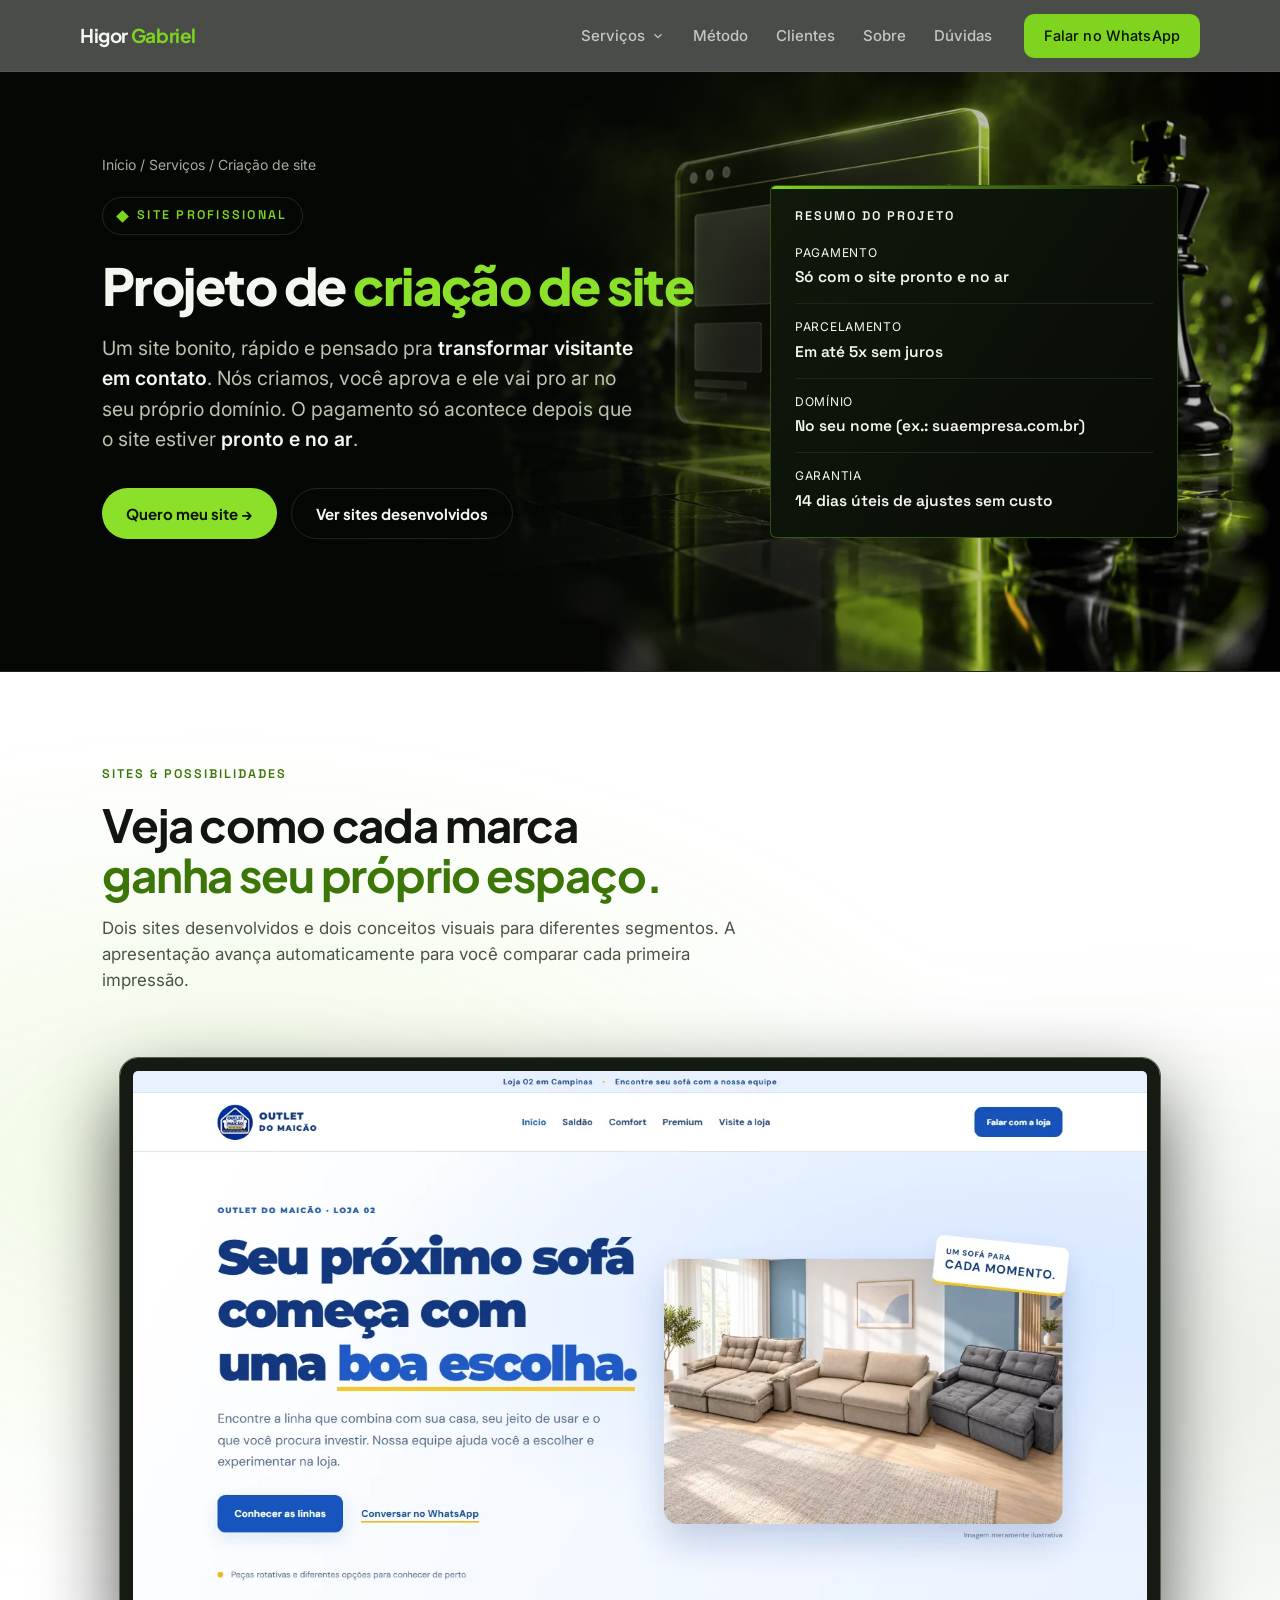
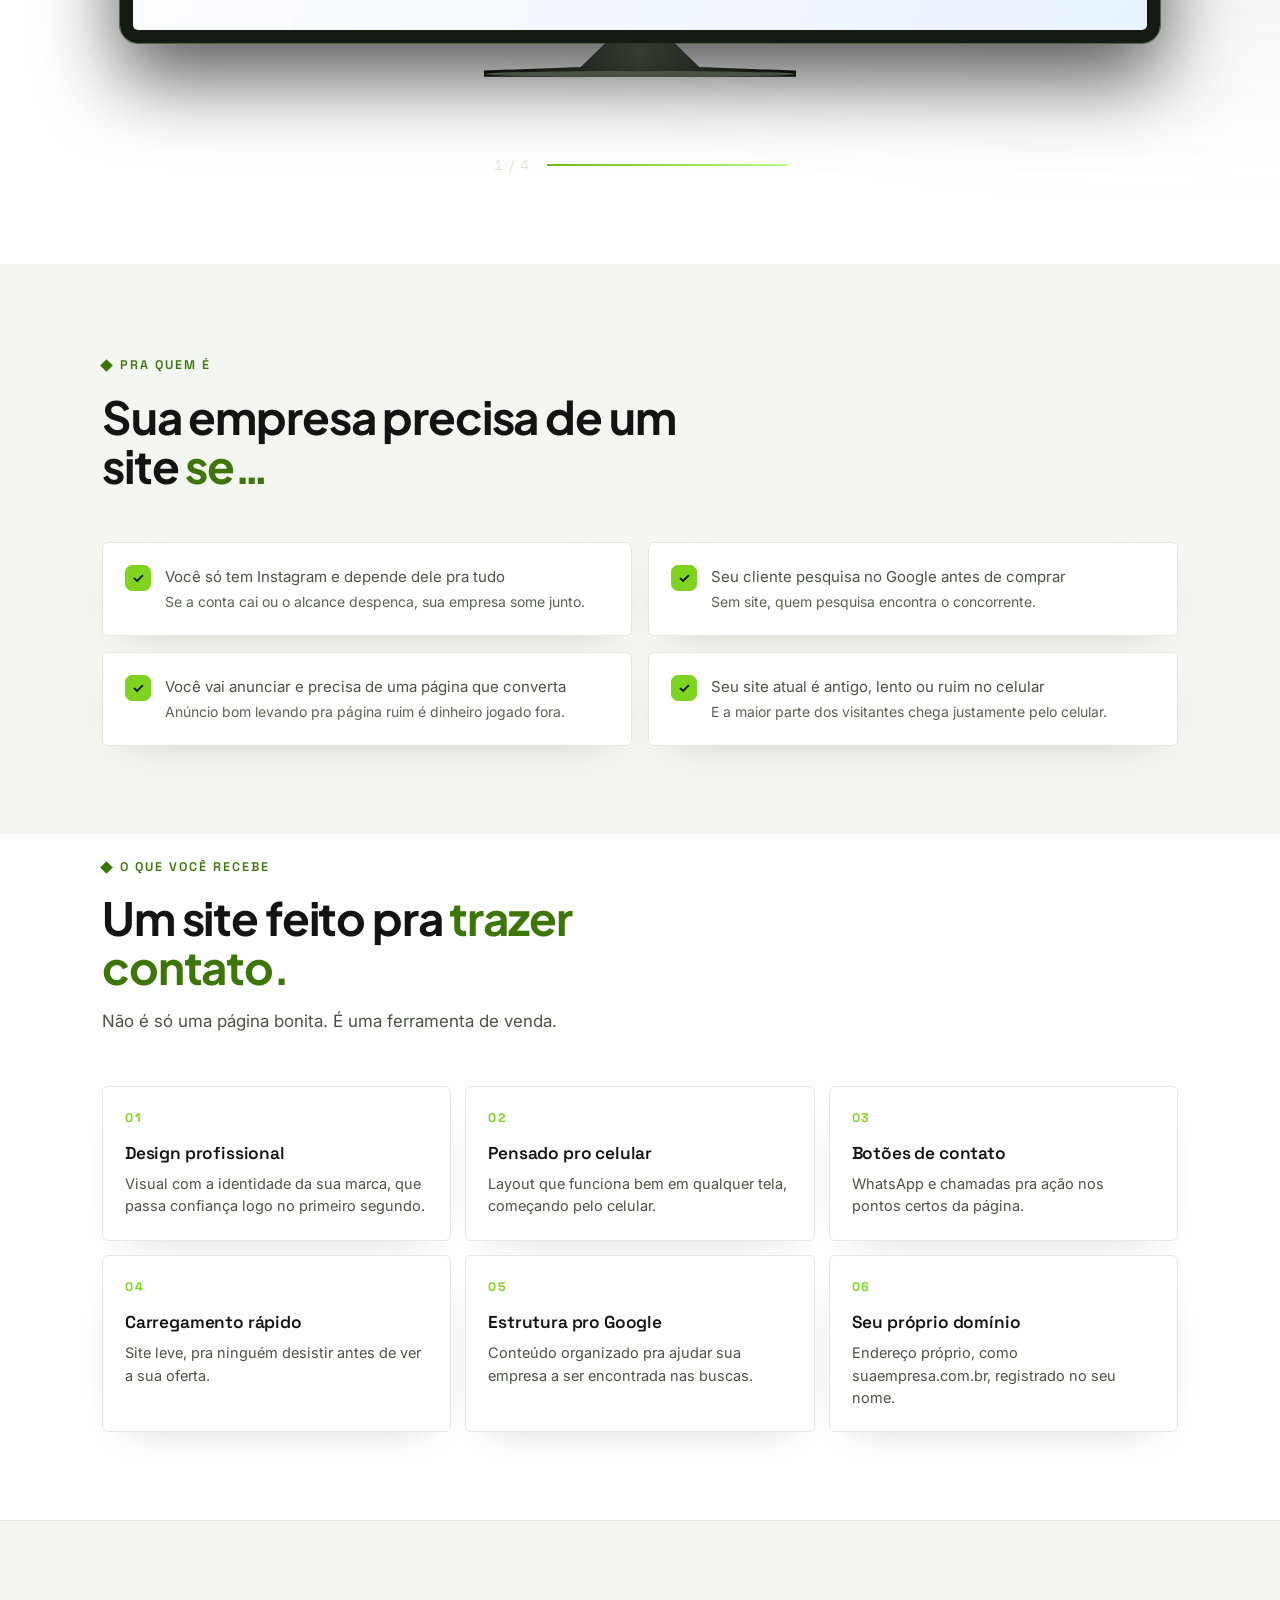
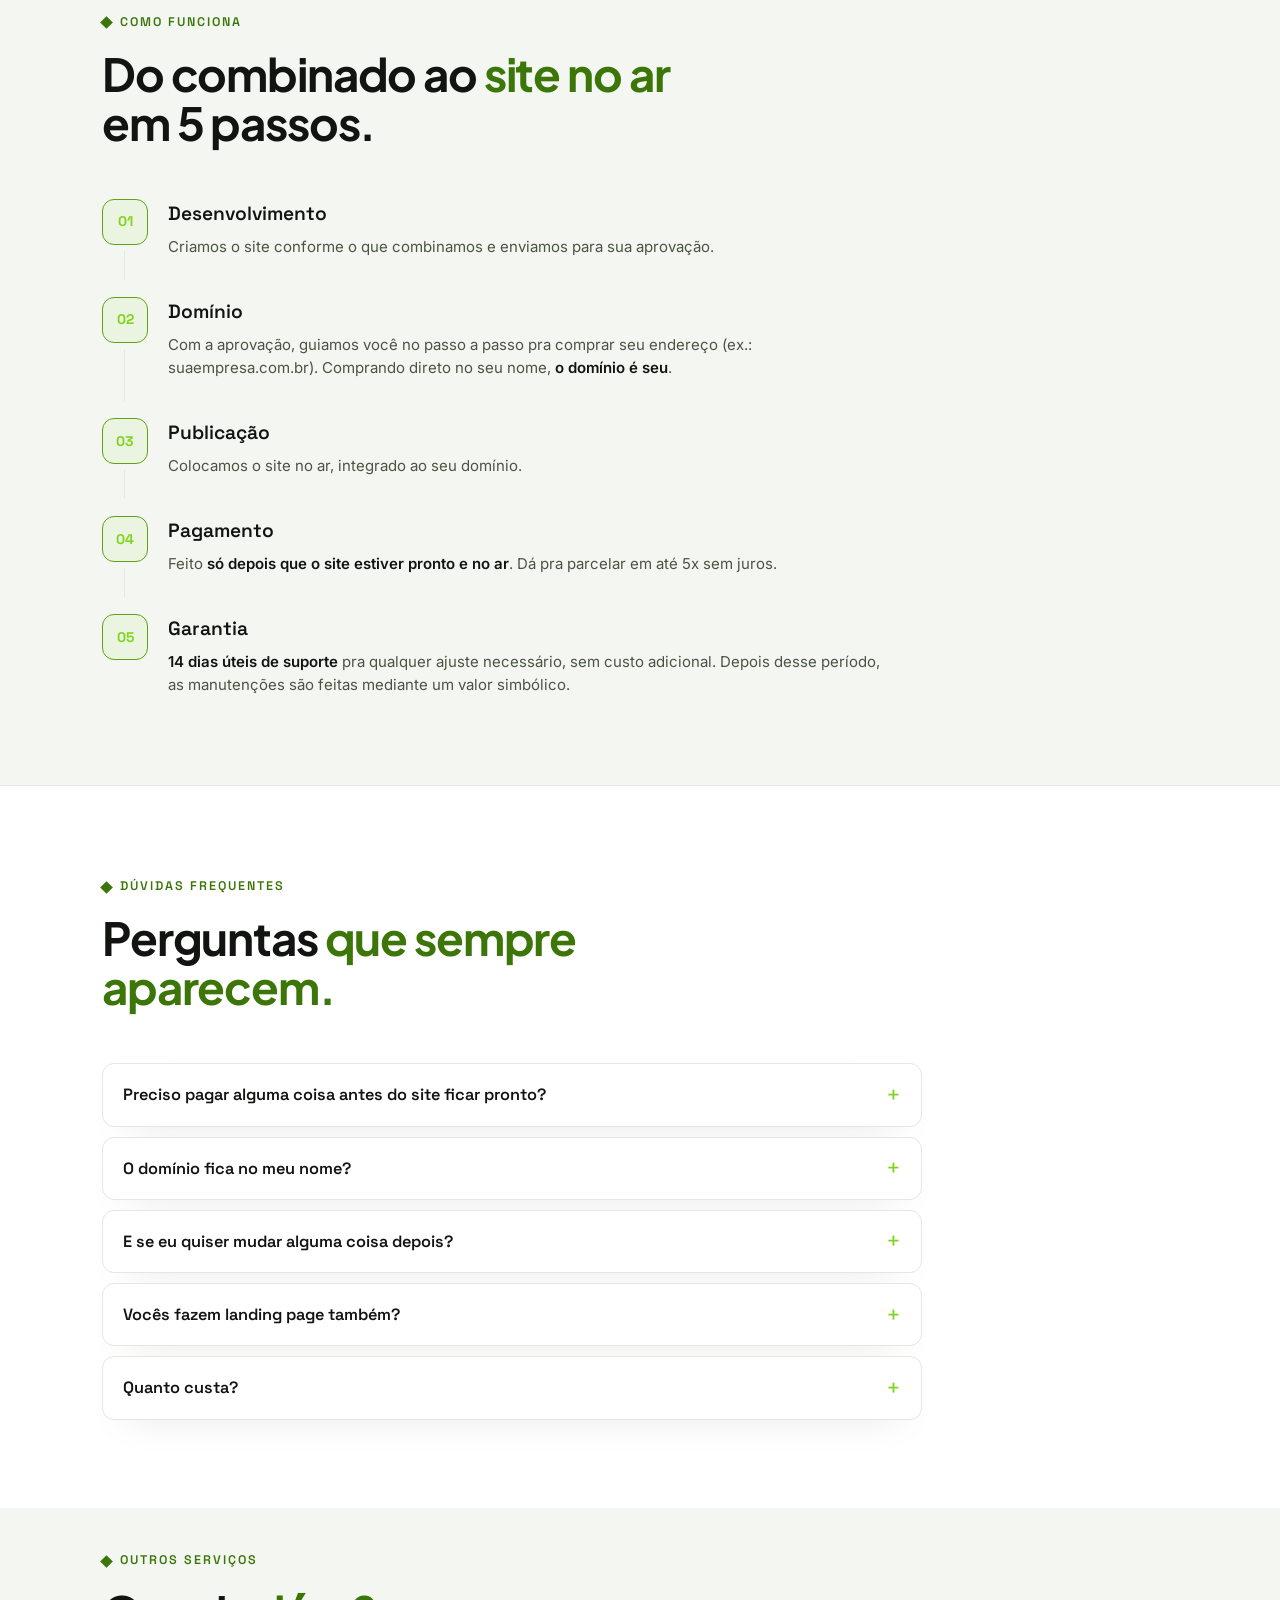
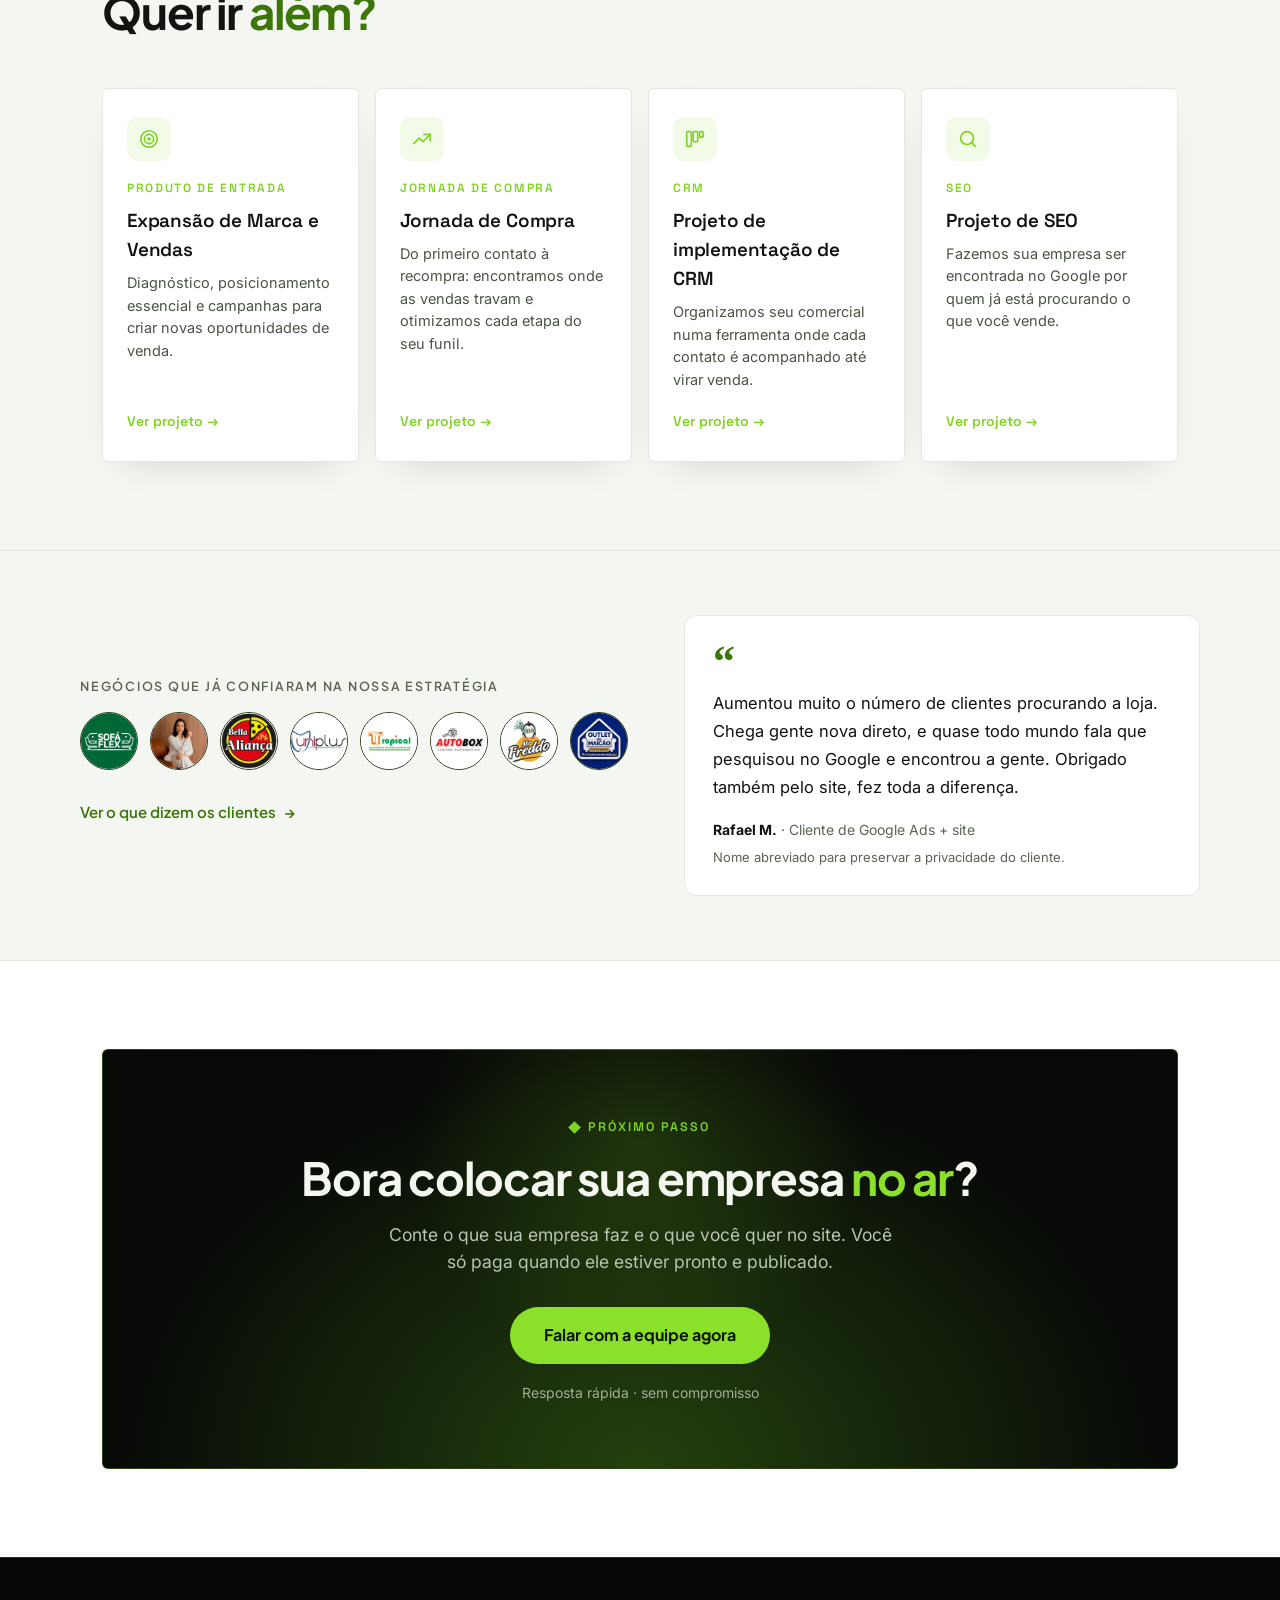
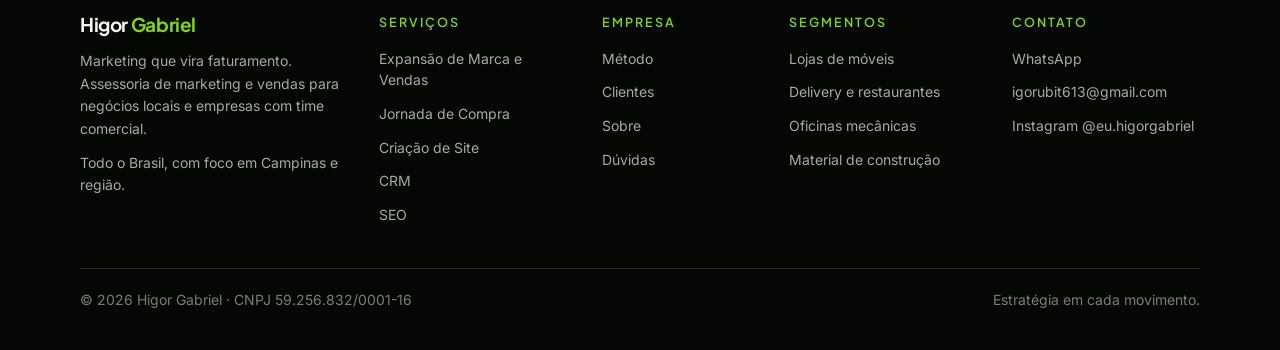
==== commit 8a6d0d45: "Site Higor Gabriel v3 Identidade nova (topo escuro, corpo claro, Plus Jakarta Sans), home enxuta em " ====
--- a/criacao-de-site.html
+++ b/criacao-de-site.html
@@ -8,7 +8,7 @@
 <link rel="preconnect" href="https://fonts.googleapis.com">
 <link rel="preconnect" href="https://fonts.gstatic.com" crossorigin>
 <link href="https://fonts.googleapis.com/css2?family=Space+Grotesk:wght@400;500;600;700&family=Inter:wght@400;500;600;700&display=swap" rel="stylesheet">
-<link rel="stylesheet" href="assets/original.css?v=2"><link rel="stylesheet" href="assets/project.css?v=7">
+<link rel="stylesheet" href="assets/original.css?v=2"><link rel="stylesheet" href="assets/project.css?v=7"><link rel="stylesheet" href="assets/internas-v3.css?v=3">
 <script src="assets/site.js" defer></script>
 <!-- shell:head -->
 <link rel="canonical" href="https://higor-gabriel.vercel.app/criacao-de-site">
@@ -23,8 +23,9 @@
 <meta property="og:image" content="https://higor-gabriel.vercel.app/img/og-compartilhamento.jpg">
 <meta property="og:image:width" content="1200"><meta property="og:image:height" content="630">
 <meta name="twitter:card" content="summary_large_image">
-<link rel="stylesheet" href="assets/shell.css?v=2">
-<script src="assets/shell.js?v=2" defer></script>
+<link rel="preconnect" href="https://fonts.googleapis.com"><link rel="preconnect" href="https://fonts.gstatic.com" crossorigin><link rel="stylesheet" href="https://fonts.googleapis.com/css2?family=Plus+Jakarta+Sans:wght@500;600;700;800&family=Inter:wght@400;500;600&display=swap">
+<link rel="stylesheet" href="assets/shell.css?v=4">
+<script src="assets/shell.js?v=3" defer></script>
 <!-- /shell:head --></head>
 <body>
 
@@ -38,12 +39,13 @@
       <div class="gh-dd">
         <button class="gh-dd-btn" type="button" aria-expanded="false">Serviços <svg viewBox="0 0 24 24" aria-hidden="true"><path d="M6 9l6 6 6-6"/></svg></button>
         <div class="gh-dd-panel">
-          <a href="trafego-pago.html"><span class="gh-ic"><svg viewBox="0 0 24 24" aria-hidden="true"><circle cx="12" cy="12" r="9"/><circle cx="12" cy="12" r="5"/><circle cx="12" cy="12" r="1"/></svg></span><span><b>Geração de Oportunidades</b><small>Produto de entrada: diagnóstico, posicionamento e campanhas</small></span></a><a href="jornada-de-compra.html"><span class="gh-ic"><svg viewBox="0 0 24 24" aria-hidden="true"><polyline points="3 17 9 11 13 15 21 7"/><polyline points="14 7 21 7 21 14"/></svg></span><span><b>Jornada de Compra</b><small>Do primeiro contato à recompra</small></span></a><a href="criacao-de-site.html" aria-current="page"><span class="gh-ic"><svg viewBox="0 0 24 24" aria-hidden="true"><rect x="3" y="4" width="18" height="12" rx="2"/><path d="M8 20h8M12 16v4"/></svg></span><span><b>Criação de Site</b><small>Site profissional feito para converter</small></span></a><a href="crm.html"><span class="gh-ic"><svg viewBox="0 0 24 24" aria-hidden="true"><rect x="3" y="4" width="5" height="16" rx="1"/><rect x="10" y="4" width="5" height="11" rx="1"/><rect x="17" y="4" width="4" height="6" rx="1"/></svg></span><span><b>CRM</b><small>Comercial organizado, nenhum contato esquecido</small></span></a><a href="seo.html"><span class="gh-ic"><svg viewBox="0 0 24 24" aria-hidden="true"><circle cx="11" cy="11" r="7"/><path d="M20 20l-4-4"/></svg></span><span><b>SEO</b><small>Apareça no Google sem pagar por clique</small></span></a>
+          <a href="trafego-pago.html"><span class="gh-ic"><svg viewBox="0 0 24 24" aria-hidden="true"><circle cx="12" cy="12" r="9"/><circle cx="12" cy="12" r="5"/><circle cx="12" cy="12" r="1"/></svg></span><span><b>Expansão de Marca e Vendas</b><small>Para quando chegam poucos clientes: anúncios, posicionamento e diagnóstico</small></span></a><a href="jornada-de-compra.html"><span class="gh-ic"><svg viewBox="0 0 24 24" aria-hidden="true"><polyline points="3 17 9 11 13 15 21 7"/><polyline points="14 7 21 7 21 14"/></svg></span><span><b>Jornada de Compra</b><small>Do primeiro contato à recompra</small></span></a><a href="criacao-de-site.html" aria-current="page"><span class="gh-ic"><svg viewBox="0 0 24 24" aria-hidden="true"><rect x="3" y="4" width="18" height="12" rx="2"/><path d="M8 20h8M12 16v4"/></svg></span><span><b>Criação de Site</b><small>Site profissional feito para converter</small></span></a><a href="crm.html"><span class="gh-ic"><svg viewBox="0 0 24 24" aria-hidden="true"><rect x="3" y="4" width="5" height="16" rx="1"/><rect x="10" y="4" width="5" height="11" rx="1"/><rect x="17" y="4" width="4" height="6" rx="1"/></svg></span><span><b>CRM</b><small>Comercial organizado, nenhum contato esquecido</small></span></a><a href="seo.html"><span class="gh-ic"><svg viewBox="0 0 24 24" aria-hidden="true"><circle cx="11" cy="11" r="7"/><path d="M20 20l-4-4"/></svg></span><span><b>SEO</b><small>Apareça no Google sem pagar por clique</small></span></a>
         </div>
       </div>
       <a href="index.html#metodo">Método</a>
-      <a href="index.html#resultados">Resultados</a>
+      <a href="index.html#clientes">Clientes</a>
       <a href="index.html#equipe">Sobre</a>
+      <a href="index.html#duvidas">Dúvidas</a>
       <a class="gh-btn gh-btn-green" href="https://wa.me/5519998311721?text=Oi%20Higor%2C%20vim%20pelo%20site%20e%20quero%20um%20site%20para%20minha%20empresa." target="_blank" rel="noopener">Falar no WhatsApp</a>
     </nav>
   </div>
@@ -151,7 +153,7 @@
       <a class="svc svc-link reveal" href="trafego-pago.html">
         <div class="ic"><svg viewBox="0 0 24 24" aria-hidden="true"><circle cx="12" cy="12" r="9"/><circle cx="12" cy="12" r="5"/><circle cx="12" cy="12" r="1"/></svg></div>
         <span class="kicker">Produto de entrada</span>
-        <h3>Geração de Oportunidades</h3>
+        <h3>Expansão de Marca e Vendas</h3>
         <p>Diagnóstico, posicionamento essencial e campanhas para criar novas oportunidades de venda.</p>
         <span class="more">Ver projeto &rarr;</span>
       </a>
@@ -183,7 +185,7 @@
 <!-- shell:prova -->
 <section class="gh-proof" aria-labelledby="gh-proof-t">
   <div class="gh-proof-in">
-    <div class="gh-proof-logos"><h2 id="gh-proof-t">Negócios que já confiaram na nossa estratégia</h2><ul><li><img src="img/clientes/sofaflex_sorocaba.jpg" alt="Sofá Flex Sorocaba" title="Sofá Flex Sorocaba" width="150" height="150" loading="lazy" decoding="async"></li><li><img src="img/clientes/clinicaclaramalheiro.jpg" alt="Clínica Clara Malheiro" title="Clínica Clara Malheiro" width="150" height="150" loading="lazy" decoding="async"></li><li><img src="img/clientes/pizzariabellaalianca.jpg" alt="Pizzaria Bella Aliança" title="Pizzaria Bella Aliança" width="150" height="150" loading="lazy" decoding="async"></li><li><img src="img/clientes/uniplusodontologia.jpg" alt="Uniplus Odontologia" title="Uniplus Odontologia" width="150" height="150" loading="lazy" decoding="async"></li><li><img src="img/clientes/tropical_imobiliaria.jpg" alt="Tropical Imobiliária" title="Tropical Imobiliária" width="150" height="150" loading="lazy" decoding="async"></li><li><img src="img/clientes/autobox-oficina.jpg" alt="Autobox" title="Autobox" width="150" height="150" loading="lazy" decoding="async"></li><li><img src="img/clientes/mrfreddosorvetes.jpg" alt="Mr. Freddo Sorvetes" title="Mr. Freddo Sorvetes" width="150" height="150" loading="lazy" decoding="async"></li><li><img src="img/clientes/outlet-domaicao_02.jpg" alt="Outlet do Maicão" title="Outlet do Maicão" width="150" height="150" loading="lazy" decoding="async"></li></ul><a href="index.html#resultados">Ver resultados com números <span aria-hidden="true">→</span></a></div>
+    <div class="gh-proof-logos"><h2 id="gh-proof-t">Negócios que já confiaram na nossa estratégia</h2><ul><li><img src="img/clientes/sofaflex_sorocaba.jpg" alt="Sofá Flex Sorocaba" title="Sofá Flex Sorocaba" width="150" height="150" loading="lazy" decoding="async"></li><li><img src="img/clientes/clinicaclaramalheiro.jpg" alt="Clínica Clara Malheiro" title="Clínica Clara Malheiro" width="150" height="150" loading="lazy" decoding="async"></li><li><img src="img/clientes/pizzariabellaalianca.jpg" alt="Pizzaria Bella Aliança" title="Pizzaria Bella Aliança" width="150" height="150" loading="lazy" decoding="async"></li><li><img src="img/clientes/uniplusodontologia.jpg" alt="Uniplus Odontologia" title="Uniplus Odontologia" width="150" height="150" loading="lazy" decoding="async"></li><li><img src="img/clientes/tropical_imobiliaria.jpg" alt="Tropical Imobiliária" title="Tropical Imobiliária" width="150" height="150" loading="lazy" decoding="async"></li><li><img src="img/clientes/autobox-oficina.jpg" alt="Autobox" title="Autobox" width="150" height="150" loading="lazy" decoding="async"></li><li><img src="img/clientes/mrfreddosorvetes.jpg" alt="Mr. Freddo Sorvetes" title="Mr. Freddo Sorvetes" width="150" height="150" loading="lazy" decoding="async"></li><li><img src="img/clientes/outlet-domaicao_02.jpg" alt="Outlet do Maicão" title="Outlet do Maicão" width="150" height="150" loading="lazy" decoding="async"></li></ul><a href="index.html#clientes">Ver o que dizem os clientes <span aria-hidden="true">→</span></a></div>
     <figure class="gh-proof-quote"><blockquote>Aumentou muito o número de clientes procurando a loja. Chega gente nova direto, e quase todo mundo fala que pesquisou no Google e encontrou a gente. Obrigado também pelo site, fez toda a diferença.</blockquote><figcaption><strong>Rafael M.</strong> · Cliente de Google Ads + site<small>Nome abreviado para preservar a privacidade do cliente.</small></figcaption></figure>
   </div>
 </section>
@@ -207,8 +209,9 @@
       <a class="gh-logo" href="index.html" aria-label="Higor Gabriel — início">Higor <b>Gabriel</b></a>
       <p>Marketing que vira faturamento.<br>Assessoria de marketing e vendas para negócios locais e empresas com time comercial.</p><p>Todo o Brasil, com foco em Campinas e região.</p>
     </div>
-    <nav aria-label="Serviços"><h2>Serviços</h2><a href="trafego-pago.html">Geração de Oportunidades</a><a href="jornada-de-compra.html">Jornada de Compra</a><a href="criacao-de-site.html">Criação de Site</a><a href="crm.html">CRM</a><a href="seo.html">SEO</a></nav>
-    <nav aria-label="Empresa"><h2>Empresa</h2><a href="index.html#metodo">Método</a><a href="index.html#resultados">Resultados</a><a href="index.html#equipe">Sobre</a><a href="index.html#duvidas">Dúvidas</a></nav>
+    <nav aria-label="Serviços"><h2>Serviços</h2><a href="trafego-pago.html">Expansão de Marca e Vendas</a><a href="jornada-de-compra.html">Jornada de Compra</a><a href="criacao-de-site.html">Criação de Site</a><a href="crm.html">CRM</a><a href="seo.html">SEO</a></nav>
+    <nav aria-label="Empresa"><h2>Empresa</h2><a href="index.html#metodo">Método</a><a href="index.html#clientes">Clientes</a><a href="index.html#equipe">Sobre</a><a href="index.html#duvidas">Dúvidas</a></nav>
+    <nav aria-label="Segmentos"><h2>Segmentos</h2><a href="lojas-de-moveis.html">Lojas de móveis</a><a href="delivery-restaurantes.html">Delivery e restaurantes</a><a href="oficinas-mecanicas.html">Oficinas mecânicas</a><a href="material-de-construcao.html">Material de construção</a></nav>
     <div class="gh-foot-col"><h2>Contato</h2><a href="https://wa.me/5519998311721?text=Oi%20Higor%2C%20vim%20pelo%20site%20e%20quero%20um%20contato." target="_blank" rel="noopener">WhatsApp</a><a href="mailto:igorubit613@gmail.com">igorubit613@gmail.com</a><a href="https://instagram.com/eu.higorgabriel" target="_blank" rel="noopener">Instagram @eu.higorgabriel</a></div>
   </div>
   <div class="gh-legal"><span>© 2026 Higor Gabriel · CNPJ 59.256.832/0001-16</span><span>Estratégia em cada movimento.</span></div>
--- a/assets/internas-v3.css
+++ b/assets/internas-v3.css
@@ -0,0 +1,51 @@
+/* Identidade v3 nas páginas internas: o topo (.pg-hero) continua escuro; as seções de conteúdo ficam claras.
+   Carregado depois de original.css e project.css. */
+body{background:#fff;background-image:none;color:#111410}
+h1,h2,h3,h4,.logo{font-family:'Plus Jakarta Sans',system-ui,sans-serif}
+.pg-hero h1{font-weight:800;letter-spacing:-.03em}
+.btn{border-radius:999px;font-family:'Plus Jakarta Sans',system-ui,sans-serif;font-weight:700}
+.btn-green{background:#8be02a;color:#0a1400}.btn-green:hover{background:#a6ef55}
+
+/* seções claras (exceto a chamada final, que continua escura) */
+main > section.blk:not(.final){
+  --black:#ffffff; --panel:#ffffff; --panel-2:#f4f6f1; --line:#e4e8de; --white:#111410; --muted:#5a6453;
+  background:#fff; color:#111410;
+}
+main > section.blk.alt:not(.final),main > section.blk:nth-of-type(even):not(.final){background:#f4f6f1;--panel:#ffffff}
+main > section.blk:not(.final) :is(.g, h2 .g, .sec-tag, .eyebrow, .tag, .num, .step-n){color:#3c7609}
+main > section.blk:not(.final) .sec-tag .dmd{background:#3c7609}
+main > section.blk:not(.final) :is(.summary,.inc,.prob,.svc,.step,.card,.faq-item,details,.explain > div,.proof-img,.split > div){
+  background:#fff!important; border-color:#e4e8de!important; color:#111410; box-shadow:0 14px 40px -26px rgba(17,20,16,.28)
+}
+main > section.blk:not(.final) :is(p,li,dd,small){color:#4a5444}
+main > section.blk:not(.final) :is(h2,h3,h4,strong,b,dt){color:#111410}
+main > section.blk:not(.final) .btn-ghost{border-color:#cfd8c7;color:#111410}
+main > section.blk:not(.final) .btn-ghost:hover{border-color:#111410;color:#111410}
+
+/* bloco de prova social das internas, claro */
+.gh-proof{background:#f4f6f1;border-color:#e4e8de}
+.gh-proof h2{color:#5a6453}
+.gh-proof-logos>a{color:#3c7609}
+.gh-proof-quote{background:#fff;border-color:#e4e8de}
+.gh-proof-quote blockquote{color:#111410}
+.gh-proof-quote blockquote::before{color:#3c7609}
+.gh-proof-quote figcaption strong{color:#111410}
+
+/* correções: topo e chamada final continuam escuros com texto claro */
+.pg-hero,main > section.blk.final{--white:#f4f7f0;--muted:#a3ad9b;color:#f4f7f0}
+.pg-hero :is(h1,h2,dt,dd,b,strong,.sub){color:#f4f7f0}
+.pg-hero .sub,.pg-hero dt{color:#b9c4b1}
+.pg-hero .g{color:#8be02a}
+main > section.blk.final .final-card{background:radial-gradient(ellipse at 50% 100%,#24410e,#070907 70%)!important;border-color:#8be02a44!important}
+main > section.blk.final :is(h2,p){color:#f4f7f0}
+main > section.blk.final p{color:#b9c4b1}
+main > section.blk.final .g{color:#8be02a}
+/* prova social clara (precisa vencer o shell.css, que carrega depois) */
+body .gh-proof{background:#f4f6f1;border-color:#e4e8de}
+body .gh-proof h2{color:#5a6453}
+body .gh-proof-logos>a{color:#3c7609}
+body .gh-proof-quote{background:#fff;border-color:#e4e8de}
+body .gh-proof-quote blockquote{color:#111410}
+body .gh-proof-quote blockquote::before{color:#3c7609}
+body .gh-proof-quote figcaption,body .gh-proof-quote small{color:#5a6453}
+body .gh-proof-quote figcaption strong{color:#111410}
--- a/assets/shell.css
+++ b/assets/shell.css
@@ -3,7 +3,7 @@
 :root{
   --gh-green:#7fd41f;--gh-green-2:#93e82f;--gh-black:#050705;--gh-panel:#0b1008;--gh-line:#263020;
   --gh-white:#f4f7f0;--gh-muted:#a3ad9b;
-  --gh-display:'Space Grotesk',system-ui,sans-serif;--gh-body:Inter,system-ui,sans-serif;
+  --gh-display:'Plus Jakarta Sans',system-ui,sans-serif;--gh-body:Inter,system-ui,sans-serif;
   --gh-fs-label:12.5px;--gh-fs-sm:14px;--gh-fs-base:16px;--gh-fs-lg:18px;--gh-fs-xl:22px;
   --gh-fs-2xl:clamp(30px,3.3vw,44px);--gh-fs-3xl:clamp(40px,4.8vw,66px);
   --gh-header:72px;
@@ -67,7 +67,7 @@
 .gh-footer{border-top:1px solid var(--gh-line);padding:56px 0 40px;background:var(--gh-black);font-family:var(--gh-body)}
 .gh-footer-in{width:min(1120px,calc(100% - 32px));margin:auto;display:grid;gap:36px;grid-template-columns:1fr}
 @media(min-width:640px){.gh-footer-in{grid-template-columns:1fr 1fr}}
-@media(min-width:960px){.gh-footer-in{grid-template-columns:1.5fr 1fr 1fr 1fr}}
+@media(min-width:960px){.gh-footer-in{grid-template-columns:1.4fr 1fr .8fr 1fr 1fr}}
 .gh-footer p{margin:12px 0 0;color:var(--gh-muted);font-size:var(--gh-fs-sm);line-height:1.6}
 .gh-footer h2{margin:0 0 12px;font:600 var(--gh-fs-label) var(--gh-display);letter-spacing:.16em;text-transform:uppercase;color:var(--gh-green)}
 .gh-footer nav a,.gh-footer .gh-foot-col a{display:block;padding:6px 0;font-size:var(--gh-fs-sm);color:var(--gh-muted);text-decoration:none}
